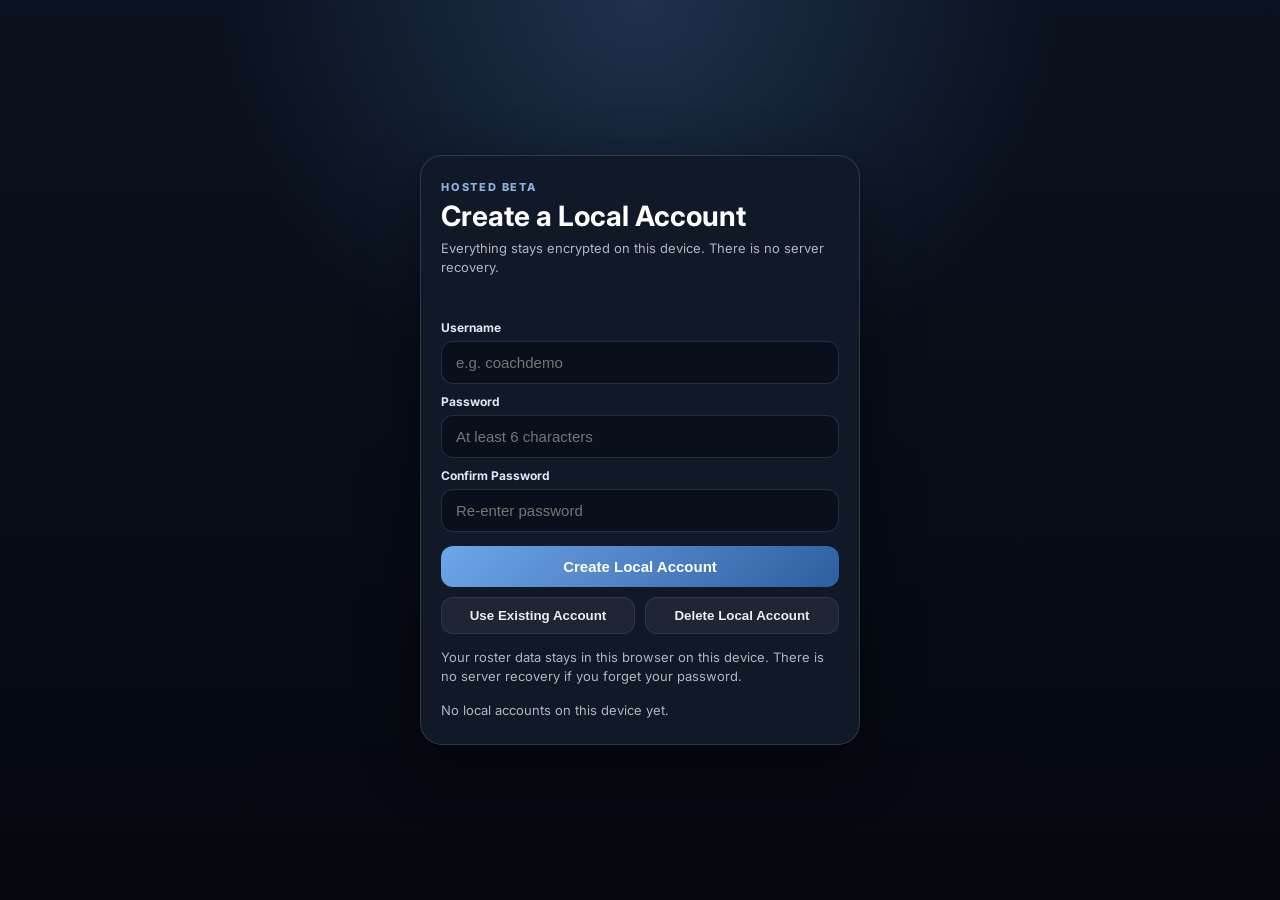
==== SwimRoster.html @ ab768615 "Add files via upload" ====
<!DOCTYPE html>
<html lang="en">
<head>
<meta charset="UTF-8">
<meta name="viewport" content="width=device-width, initial-scale=1.0, maximum-scale=1.0, user-scalable=no">
<title>Roster Manager</title>
<meta name="theme-color" content="#1f3a5f">
<meta name="apple-mobile-web-app-capable" content="yes">
<meta name="apple-mobile-web-app-status-bar-style" content="black-translucent">
<meta name="apple-mobile-web-app-title" content="Roster Beta">
<link rel="manifest" href="manifest.json">
<link rel="apple-touch-icon" href="icon-512.png">
<link rel="stylesheet" href="styles.css">
<link rel="stylesheet" href="meets_styles.css">
<script src="https://cdnjs.cloudflare.com/ajax/libs/Chart.js/4.4.1/chart.umd.js"></script>
</head>
<body class="app-booting auth-locked">
<div id="authOverlay" class="auth-overlay" data-mode="login" data-busy="false">
  <div class="auth-card">
    <div class="auth-kicker">Hosted Beta</div>
    <h1 id="authTitle" class="auth-title">Unlock Your Local Account</h1>
    <p id="authSubtitle" class="auth-subtitle">Enter your device-local username and password to unlock saved data.</p>
    <div id="authError" class="auth-error"></div>
    <label class="auth-label" for="authUsername">Username</label>
    <input id="authUsername" class="auth-input" type="text" autocapitalize="none" autocomplete="username" placeholder="e.g. coachdemo">
    <label class="auth-label" for="authPassword">Password</label>
    <input id="authPassword" class="auth-input" type="password" autocomplete="current-password" placeholder="At least 6 characters">
    <div id="authConfirmRow">
      <label class="auth-label" for="authPasswordConfirm">Confirm Password</label>
      <input id="authPasswordConfirm" class="auth-input" type="password" autocomplete="new-password" placeholder="Re-enter password">
    </div>
    <button id="authSubmitBtn" class="auth-primary" type="button" onclick="WebBetaAuth.submit()">Unlock Local Account</button>
    <div class="auth-actions">
      <button class="auth-secondary" type="button" onclick="WebBetaAuth.switchMode()" id="authSwitchModeBtn">Create New Account</button>
      <button class="auth-secondary" type="button" onclick="WebBetaAuth.deleteSelected()">Delete Local Account</button>
    </div>
    <div class="auth-note">Your roster data stays in this browser on this device. There is no server recovery if you forget your password.</div>
    <div id="authAccountList" class="auth-account-list"></div>
  </div>
</div>
<div id="bridgeStatusBar" class="live-banner" style="display:none;margin:0 14px 11px 14px;"></div>
<div class="topbar">

  <!-- Row 1: identity -->
  <div class="topbar-identity">
    <div class="logo-box" id="lbox" onclick="openModal('mlogo')" title="Edit team branding">
      <span id="ltxt" class="logo-initials">DSC</span>
      <img id="limg" src="" style="display:none;max-height:44px;max-width:120px;object-fit:contain;">
    </div>
    <div class="tn"><span id="tns">Demo Swim Club</span></div>
    <button id="themeToggleBtn" class="theme-toggle" onclick="toggleTheme()">Dark</button>
  </div>

  <!-- Row 2: nav tabs -->
  <nav class="ntabs">
    <button class="ntab active" data-page="roster" onclick="showPage('roster')"><svg xmlns="http://www.w3.org/2000/svg" height="16px" viewBox="0 -960 960 960" width="16px" fill="#e3e3e3"><path d="M0-240v-63q0-43 44-70t116-27q13 0 25 .5t23 2.5q-14 21-21 44t-7 48v65H0Zm240 0v-65q0-32 17.5-58.5T307-410q32-20 76.5-30t96.5-10q53 0 97.5 10t76.5 30q32 20 49 46.5t17 58.5v65H240Zm540 0v-65q0-26-6.5-49T754-397q11-2 22.5-2.5t23.5-.5q72 0 116 26.5t44 70.5v63H780Zm-455-80h311q-10-20-55.5-35T480-370q-55 0-100.5 15T325-320ZM160-440q-33 0-56.5-23.5T80-520q0-34 23.5-57t56.5-23q34 0 57 23t23 57q0 33-23 56.5T160-440Zm640 0q-33 0-56.5-23.5T720-520q0-34 23.5-57t56.5-23q34 0 57 23t23 57q0 33-23 56.5T800-440Zm-320-40q-50 0-85-35t-35-85q0-51 35-85.5t85-34.5q51 0 85.5 34.5T600-600q0 50-34.5 85T480-480Zm0-80q17 0 28.5-11.5T520-600q0-17-11.5-28.5T480-640q-17 0-28.5 11.5T440-600q0 17 11.5 28.5T480-560Zm1 240Zm-1-280Z"/></svg> Roster</button>
    <button class="ntab" data-page="chart" onclick="showPage('chart')"><svg xmlns="http://www.w3.org/2000/svg" height="16px" viewBox="0 -960 960 960" width="16px" fill="#e3e3e3"><path d="M280-280h80v-280h-80v280Zm160 0h80v-400h-80v400Zm160 0h80v-160h-80v160ZM200-120q-33 0-56.5-23.5T120-200v-560q0-33 23.5-56.5T200-840h560q33 0 56.5 23.5T840-760v560q0 33-23.5 56.5T760-120H200Zm0-80h560v-560H200v560Zm0-560v560-560Z"/></svg> Chart</button>
    <button class="ntab" data-page="overview" onclick="showPage('overview')"><svg xmlns="http://www.w3.org/2000/svg" height="16px" viewBox="0 -960 960 960" width="16px" fill="#e3e3e3"><path d="M852-212 732-332l56-56 120 120-56 56ZM708-692l-56-56 120-120 56 56-120 120Zm-456 0L132-812l56-56 120 120-56 56ZM108-212l-56-56 120-120 56 56-120 120Zm246-75 126-76 126 77-33-144 111-96-146-13-58-136-58 135-146 13 111 97-33 143ZM233-120l65-281L80-590l288-25 112-265 112 265 288 25-218 189 65 281-247-149-247 149Zm247-361Z"/></svg> Overview</button>
    <button class="ntab" data-page="meets" onclick="showPage('meets')"><svg xmlns="http://www.w3.org/2000/svg" height="16px" viewBox="0 -960 960 960" width="16px" fill="#e3e3e3"><path d="M360-720h80v-80h-80v80Zm160 0v-80h80v80h-80ZM360-400v-80h80v80h-80Zm320-160v-80h80v80h-80Zm0 160v-80h80v80h-80Zm-160 0v-80h80v80h-80Zm160-320v-80h80v80h-80Zm-240 80v-80h80v80h-80ZM200-160v-640h80v80h80v80h-80v80h80v80h-80v320h-80Zm400-320v-80h80v80h-80Zm-160 0v-80h80v80h-80Zm-80-80v-80h80v80h-80Zm160 0v-80h80v80h-80Zm80-80v-80h80v80h-80Z"/></svg>Meets</button>
    <button class="ntab" data-page="standards" onclick="showPage('standards')"><svg xmlns="http://www.w3.org/2000/svg" height="16px" viewBox="0 -960 960 960" width="16px" fill="#e3e3e3"><path d="M280-120v-80h160v-124q-49-11-87.5-41.5T296-442q-75-9-125.5-65.5T120-640v-40q0-33 23.5-56.5T200-760h80v-80h400v80h80q33 0 56.5 23.5T840-680v40q0 76-50.5 132.5T664-442q-18 46-56.5 76.5T520-324v124h160v80H280Zm0-408v-152h-80v40q0 38 22 68.5t58 43.5Zm285 93q35-35 35-85v-240H360v240q0 50 35 85t85 35q50 0 85-35Zm115-93q36-13 58-43.5t22-68.5v-40h-80v152Zm-200-52Z"/></svg>Standards</button>
    <button class="ntab" data-page="analytics" onclick="showPage('analytics')">Analytics</button>
    <button class="ntab" data-page="settings" onclick="showPage('settings')"><svg xmlns="http://www.w3.org/2000/svg" height="16px" viewBox="0 -960 960 960" width="16px" fill="#e3e3e3"><path d="m370-80-16-128q-13-5-24.5-12T307-235l-119 50L78-375l103-78q-1-7-1-13.5v-27q0-6.5 1-13.5L78-585l110-190 119 50q11-8 23-15t24-12l16-128h220l16 128q13 5 24.5 12t22.5 15l119-50 110 190-103 78q1 7 1 13.5v27q0 6.5-2 13.5l103 78-110 190-118-50q-11 8-23 15t-24 12L590-80H370Zm70-80h79l14-106q31-8 57.5-23.5T639-327l99 41 39-68-86-65q5-14 7-29.5t2-31.5q0-16-2-31.5t-7-29.5l86-65-39-68-99 42q-22-23-48.5-38.5T533-694l-13-106h-79l-14 106q-31 8-57.5 23.5T321-633l-99-41-39 68 86 64q-5 15-7 30t-2 32q0 16 2 31t7 30l-86 65 39 68 99-42q22 23 48.5 38.5T427-266l13 106Zm42-180q58 0 99-41t41-99q0-58-41-99t-99-41q-59 0-99.5 41T342-480q0 58 40.5 99t99.5 41Zm-2-140Z"/></svg> Settings</button>
  </nav>
</div>

<div id="page-roster" class="page active">
  <div class="fbar">
    <div class="gtog">
      <button class="gbtn aa" id="gA" onclick="setGF('all')">ALL</button>
      <button class="gbtn" id="gM" onclick="setGF('male')">MEN</button>
      <button class="gbtn" id="gF" onclick="setGF('female')">WOMEN</button>
    </div>
    <input class="sbox" type="text" id="srch" placeholder="Search athlete…" oninput="renderRoster()">
  </div>
  <div id="rosterList"></div>
</div>

<div id="page-profile" class="page">
  <div class="bbtn" onclick="showPage('roster')">← Back to Roster</div>
  <div id="profileContent"></div>
</div>

<div id="page-chart" class="page">
  <div class="fbar">
    <button class="tbtn active" id="cgBtn" onclick="toggleCG()">WOMEN</button>
    <span style="font-size:11px;color:var(--muted);margin-left:auto;">← Scroll →</span>
  </div>
  <div class="rcwrap"><table class="rct" id="rctTbl"></table></div>
</div>

<div id="page-overview" class="page">
  <div class="sgrid" id="ovStats"></div>
  <div class="card">
    <div class="sechdr">
      <div class="ctitle" style="margin-bottom:0"><svg xmlns="http://www.w3.org/2000/svg" height="16px" viewBox="0 -960 960 960" width="16px" fill="#e3e3e3"><path d="M607.5-212.5Q660-265 660-340t-52.5-127.5Q555-520 480-520t-127.5 52.5Q300-415 300-340t52.5 127.5Q405-160 480-160t127.5-52.5ZM363-572q20-11 42.5-17.5T451-598L350-800H250l113 228Zm234 0 114-228H610l-85 170 19 38q14 4 27 8.5t26 11.5ZM256-208q-17-29-26.5-62.5T220-340q0-36 9.5-69.5T256-472q-42 14-69 49.5T160-340q0 47 27 82.5t69 49.5Zm448 0q42-14 69-49.5t27-82.5q0-47-27-82.5T704-472q17 29 26.5 62.5T740-340q0 36-9.5 69.5T704-208ZM403.5-91.5Q367-103 336-123q-9 2-18 2.5t-19 .5q-91 0-155-64T80-339q0-87 58-149t143-69L120-880h280l80 160 80-160h280L680-559q85 8 142.5 70T880-340q0 92-64 156t-156 64q-9 0-18.5-.5T623-123q-31 20-67 31.5T480-80q-40 0-76.5-11.5ZM480-340ZM363-572 250-800l113 228Zm234 0 114-228-114 228ZM406-230l28-91-74-53h91l29-96 29 96h91l-74 53 28 91-74-56-74 56Z"/></svg>Leaderboard</div>
      <div style="display:flex;gap:5px;align-items:center;">
        <button class="btn bsm bs" id="lbgBtn" onclick="toggleLbG()">All</button>
        <select class="fi" id="lbStdSel" onchange="renderLB()" style="padding:4px 8px;font-size:11px;width:auto;"></select>
      </div>
    </div>
    <div id="leaderboard" style="margin-top:11px;"></div>
  </div>
  <div class="card">
    <div class="ctitle">Cuts by Event</div>
    <div class="stabs" id="evStrokeTabs"></div>
    <div id="evChart"></div>
  </div>
  <div class="card"><div class="ctitle">Cuts by Stroke</div><div id="strokeChart"></div></div>
  <div class="card"><div class="ctitle">Cuts by Standard</div><div id="stdBarChart"></div></div>
  <div class="card">
    <div class="sechdr">
      <div class="ctitle" style="margin-bottom:0">On the Bubble</div>
      <div class="gtog">
        <button class="gbtn aa" id="bbgAll" onclick="setBubbleG('all')">All</button>
        <button class="gbtn" id="bbgM" onclick="setBubbleG('male')">Men</button>
        <button class="gbtn" id="bbgF" onclick="setBubbleG('female')">Women</button>
      </div>
    </div>
    <div style="font-size:10px;color:var(--muted);margin-bottom:11px;" id="bubbleThresholdNote"></div>
    <div id="bubbleList"></div>
  </div>
</div>

<!-- ── NEW: Meets page ── -->
<div id="page-meets" class="page">
  <div class="fbar">
    <span style="font-weight:700;font-size:15px;"><svg xmlns="http://www.w3.org/2000/svg" height="16px" viewBox="0 -960 960 960" width="16px" fill="#e3e3e3"><path d="M360-720h80v-80h-80v80Zm160 0v-80h80v80h-80ZM360-400v-80h80v80h-80Zm320-160v-80h80v80h-80Zm0 160v-80h80v80h-80Zm-160 0v-80h80v80h-80Zm160-320v-80h80v80h-80Zm-240 80v-80h80v80h-80ZM200-160v-640h80v80h80v80h-80v80h80v80h-80v320h-80Zm400-320v-80h80v80h-80Zm-160 0v-80h80v80h-80Zm-80-80v-80h80v80h-80Zm160 0v-80h80v80h-80Zm80-80v-80h80v80h-80Z"/></svg>Meets</span>
    <button class="btn bsm bp" style="margin-left:auto" onclick="openAddMeet()">+ Add Meet</button>
  </div>
  <div id="meetsPageContent"></div>
</div>

<!-- ── NEW: Meet Detail page ── -->
<div id="page-meetDetail" class="page">
  <div class="bbtn" onclick="showPage('meets')">← Back to Meets</div>
  <div id="meetDetailContent"></div>
</div>

<div id="page-analytics" class="page">
  <div class="fbar">
    <span style="font-weight:700;font-size:15px;">Analytics</span>
  </div>
  <div id="analyticsPageContent"></div>
</div>

<div id="page-standards" class="page">
  <div class="fbar">
    <button class="tbtn active" id="svgBtn" onclick="toggleSVG()">Women</button>
    <button class="btn bsm bs" style="margin-left:auto" onclick="openModal('mstds')"><svg xmlns="http://www.w3.org/2000/svg" height="16px" viewBox="0 -960 960 960" width="16px" fill="#e3e3e3"><path d="m370-80-16-128q-13-5-24.5-12T307-235l-119 50L78-375l103-78q-1-7-1-13.5v-27q0-6.5 1-13.5L78-585l110-190 119 50q11-8 23-15t24-12l16-128h220l16 128q13 5 24.5 12t22.5 15l119-50 110 190-103 78q1 7 1 13.5v27q0 6.5-2 13.5l103 78-110 190-118-50q-11 8-23 15t-24 12L590-80H370Zm70-80h79l14-106q31-8 57.5-23.5T639-327l99 41 39-68-86-65q5-14 7-29.5t2-31.5q0-16-2-31.5t-7-29.5l86-65-39-68-99 42q-22-23-48.5-38.5T533-694l-13-106h-79l-14 106q-31 8-57.5 23.5T321-633l-99-41-39 68 86 64q-5 15-7 30t-2 32q0 16 2 31t7 30l-86 65 39 68 99-42q22 23 48.5 38.5T427-266l13 106Zm42-180q58 0 99-41t41-99q0-58-41-99t-99-41q-59 0-99.5 41T342-480q0 58 40.5 99t99.5 41Zm-2-140Z"/></svg>Manage</button>
  </div>
  <div class="twrap"><table class="stdtbl" id="stdsTbl"></table></div>
</div>

<div id="page-settings" class="page">
  <div class="card">
    <div class="sechdr">
      <div class="ctitle" style="margin-bottom:0">Local Account</div>
      <button class="btn bsm bs" onclick="WebBetaAuth.showLogin()">Switch</button>
    </div>
    <div style="display:flex;align-items:center;justify-content:space-between;gap:10px;flex-wrap:wrap;">
      <div>
        <div id="accountName" style="font-size:16px;font-weight:800;">Not signed in</div>
        <div id="accountNote" style="font-size:11px;color:var(--muted);margin-top:4px;">Unlock a local account to load saved data.</div>
      </div>
      <button class="btn bd" onclick="WebBetaAuth.logout()">Log Out</button>
    </div>
  </div>
  <div class="card">
    <div class="ctitle">Team Info</div>
    <div class="fg"><label class="fl">Team Name</label><input type="text" class="fi" id="stn" placeholder="Team Name" oninput="updateTeamName(this.value)"></div>
    <div class="fg"><label class="fl">Team Logo</label>
      <div class="loup">
        <input type="file" accept="image/*" onchange="handleLogo(event)" style="position:absolute;inset:0;width:100%;height:100%;opacity:0;cursor:pointer;z-index:10;">
        <div style="font-size:28px;margin-bottom:6px;"><svg xmlns="http://www.w3.org/2000/svg" height="16px" viewBox="0 -960 960 960" width="16px" fill="#e3e3e3"><path d="M480-480ZM200-120q-33 0-56.5-23.5T120-200v-560q0-33 23.5-56.5T200-840h320v80H200v560h560v-320h80v320q0 33-23.5 56.5T760-120H200Zm40-160h480L570-480 450-320l-90-120-120 160Zm440-320v-80h-80v-80h80v-80h80v80h80v80h-80v80h-80Z"/></svg></div>
        <div style="font-size:12px;color:var(--muted);">Upload Team Logo</div>
      </div>
    </div>
    <div class="fg" style="margin-bottom:0;">
      <label class="fl">App Theme</label>
      <div style="display:flex;gap:8px;align-items:center;margin-top:4px;">
        <button class="btn bs" id="themeSettingBtn" onclick="toggleTheme()" style="flex:1;">Switch to Light Mode</button>
        <span style="font-size:10px;color:var(--muted);" id="themeSettingNote">Currently: Dark</span>
      </div>
    </div>
  </div>
  <div class="card">
    <div class="sechdr"><div class="ctitle" style="margin-bottom:0">Time Standards</div><button class="btn bsm bp" onclick="openModal('mstds')">Manage</button></div>
    <div id="settStds" style="margin-top:9px;"></div>
  </div>
  <div class="card">
    <div class="ctitle">Data</div>
    <div style="display:flex;gap:7px;flex-wrap:wrap;">
      <button class="btn bs" onclick="exportData()"><svg xmlns="http://www.w3.org/2000/svg" height="16px" viewBox="0 -960 960 960" width="16px" fill="#e3e3e3"><path d="m720-120 160-160-56-56-64 64v-167h-80v167l-64-64-56 56 160 160ZM560 0v-80h320V0H560ZM240-160q-33 0-56.5-23.5T160-240v-560q0-33 23.5-56.5T240-880h280l240 240v121h-80v-81H480v-200H240v560h240v80H240Zm0-80v-560 560Z"/></svg>Export JSON</button>
      <label class="btn bs" style="cursor:pointer;"><svg xmlns="http://www.w3.org/2000/svg" height="16px" viewBox="0 -960 960 960" width="16px" fill="#e3e3e3"><path d="M240-80q-33 0-56.5-23.5T160-160v-640q0-33 23.5-56.5T240-880h320l240 240v240h-80v-200H520v-200H240v640h360v80H240Zm638 15L760-183v89h-80v-226h226v80h-90l118 118-56 57Zm-638-95v-640 640Z"/></svg>Import JSON<input type="file" accept=".json" onchange="importData(event)" style="display:none;"></label>
      <button class="btn bd" onclick="resetData()"><svg xmlns="http://www.w3.org/2000/svg" height="16px" viewBox="0 -960 960 960" width="16px" fill="#e3e3e3"><path d="M280-120q-33 0-56.5-23.5T200-200v-520h-40v-80h200v-40h240v40h200v80h-40v520q0 33-23.5 56.5T680-120H280Zm400-600H280v520h400v-520ZM360-280h80v-360h-80v360Zm160 0h80v-360h-80v360ZM280-720v520-520Z"/></svg>Reset All</button>
    </div>
  </div>
  <div class="card">
    <div class="ctitle">Quick Stats</div>
    <div id="settingsQuickStats" style="display:flex;gap:10px;flex-wrap:wrap;"></div>
  </div>
  <div class="card">
    <div class="ctitle">Printable Charts</div>
    <div style="display:flex;gap:7px;flex-wrap:wrap;margin-bottom:9px;">
      <button class="btn bp bfl" onclick="openRosterCardModal()">Print Full Roster Card</button>
      <button class="btn bs bfl" onclick="printStandardsCard()">Print Standards Card</button>
    </div>
    <div style="display:flex;gap:7px;flex-wrap:wrap;">
      <button class="btn bs" onclick="printRoster('female')"><svg xmlns="http://www.w3.org/2000/svg" height="16px" viewBox="0 -960 960 960" width="16px" fill="#e3e3e3"><path d="M760-200H320q-33 0-56.5-23.5T240-280v-560q0-33 23.5-56.5T320-920h280l240 240v400q0 33-23.5 56.5T760-200ZM560-640v-200H320v560h440v-360H560ZM160-40q-33 0-56.5-23.5T80-120v-560h80v560h440v80H160Zm160-800v200-200 560-560Z"/></svg>Save Women's Roster PDF</button>
      <button class="btn bs" onclick="printRoster('male')"><svg xmlns="http://www.w3.org/2000/svg" height="16px" viewBox="0 -960 960 960" width="16px" fill="#e3e3e3"><path d="M760-200H320q-33 0-56.5-23.5T240-280v-560q0-33 23.5-56.5T320-920h280l240 240v400q0 33-23.5 56.5T760-200ZM560-640v-200H320v560h440v-360H560ZM160-40q-33 0-56.5-23.5T80-120v-560h80v560h440v80H160Zm160-800v200-200 560-560Z"/></svg>Save Men's Roster PDF</button>
      <button class="btn bs" onclick="printStds()"><svg xmlns="http://www.w3.org/2000/svg" height="16px" viewBox="0 -960 960 960" width="16px" fill="#e3e3e3"><path d="M760-200H320q-33 0-56.5-23.5T240-280v-560q0-33 23.5-56.5T320-920h280l240 240v400q0 33-23.5 56.5T760-200ZM560-640v-200H320v560h440v-360H560ZM160-40q-33 0-56.5-23.5T80-120v-560h80v560h440v80H160Zm160-800v200-200 560-560Z"/></svg>Save Standards PDF</button>
    </div>
  </div>
</div>

<button class="fab" id="fabBtn" onclick="openAddAth()">+</button>

<!-- Add / Edit Athlete -->
<div class="mov" id="math"><div class="modal">
  <div class="mtitle"><span id="athMT">Add Athlete</span><button class="mx" onclick="closeModal('math')"><svg xmlns="http://www.w3.org/2000/svg" height="16px" viewBox="0 -960 960 960" width="16px" fill="#e3e3e3"><path d="m256-200-56-56 224-224-224-224 56-56 224 224 224-224 56 56-224 224 224 224-56 56-224-224-224 224Z"/></svg></button></div>
  <div class="fg"><label class="fl">Full Name</label><input type="text" class="fi" id="inAN" placeholder="First Last"></div>
  <div class="fr">
    <div class="fg"><label class="fl">Gender</label><select class="fi" id="inAG"><option value="female">Female</option><option value="male">Male</option></select></div>
    <div class="fg"><label class="fl">Age / Grade</label><input type="text" class="fi" id="inAA" placeholder="e.g. 16 / Jr"></div>
  </div>
  <div class="brow2"><button class="btn bp bfl" onclick="saveAthlete()">Save Athlete</button></div>
</div></div>

<!-- Edit Times -->
<div class="mov" id="mtimes"><div class="modal">
  <div class="mtitle"><span id="timesMT">Edit Times</span><button class="mx" onclick="closeModal('mtimes')"><svg xmlns="http://www.w3.org/2000/svg" height="16px" viewBox="0 -960 960 960" width="16px" fill="#e3e3e3"><path d="m256-200-56-56 224-224-224-224 56-56 224 224 224-224 56 56-224 224 224 224-56 56-224-224-224 224Z"/></svg></button></div>
  <div class="stabs" id="teSTabs"></div>
  <div class="tegrid" id="teGrid"></div>
  <div class="brow2"><button class="btn bp bfl" onclick="saveTimes()">Save Times</button></div>
</div></div>

<!-- Manage Standards -->
<div class="mov" id="mstds"><div class="modal">
  <div class="mtitle">Manage Standards<button class="mx" onclick="closeModal('mstds')"><svg xmlns="http://www.w3.org/2000/svg" height="16px" viewBox="0 -960 960 960" width="16px" fill="#e3e3e3"><path d="m256-200-56-56 224-224-224-224 56-56 224 224 224-224 56 56-224 224 224 224-56 56-224-224-224 224Z"/></svg></button></div>
  <div id="stdList"></div>
  <div id="addStdBtn"></div>
  <div id="addStdForm" style="display:none;"></div>
  <div id="editStdForm" style="display:none;"></div>
</div></div>

<!-- Team Branding -->
<div class="mov" id="mlogo"><div class="modal">
  <div class="mtitle">Team Branding<button class="mx" onclick="closeModal('mlogo')"><svg xmlns="http://www.w3.org/2000/svg" height="16px" viewBox="0 -960 960 960" width="16px" fill="#e3e3e3"><path d="m256-200-56-56 224-224-224-224 56-56 224 224 224-224 56 56-224 224 224 224-56 56-224-224-224 224Z"/></svg></button></div>
  <div class="fg"><label class="fl">Team Name</label><input type="text" class="fi" id="logoTN" placeholder="Team Name" oninput="updateTeamName(this.value)"></div>
  <div class="fg"><label class="fl">Logo</label>
    <div class="loup">
      <input type="file" accept="image/*" onchange="handleLogo(event)" style="position:absolute;inset:0;width:100%;height:100%;opacity:0;cursor:pointer;z-index:10;">
      <div style="font-size:28px;margin-bottom:6px;"><svg xmlns="http://www.w3.org/2000/svg" height="24px" viewBox="0 -960 960 960" width="24px" fill="#e3e3e3"><path d="M480-480ZM200-120q-33 0-56.5-23.5T120-200v-560q0-33 23.5-56.5T200-840h320v80H200v560h560v-320h80v320q0 33-23.5 56.5T760-120H200Zm40-160h480L570-480 450-320l-90-120-120 160Zm440-320v-80h-80v-80h80v-80h80v80h80v80h-80v80h-80Z"/></svg></div>
      <div style="font-size:12px;color:var(--muted);">Tap to upload</div>
    </div>
  </div>
  <div style="display:flex;justify-content:center;margin-top:10px;">
    <div class="logo-circle" id="lprev" style="width:60px;height:60px;font-size:22px;">
      <span id="lptxt">DSC</span><img id="lpimg" src="" style="display:none;position:absolute;inset:0;width:100%;height:100%;object-fit:cover;border-radius:50%;">
    </div>
  </div>
</div></div>

<!-- ── NEW: Add/Edit Meet modal ── -->
<div class="mov" id="mMeet"><div class="modal">
  <div class="mtitle"><span id="meetModalTitle">Add Meet</span><button class="mx" onclick="closeModal('mMeet')"><svg xmlns="http://www.w3.org/2000/svg" height="16px" viewBox="0 -960 960 960" width="16px" fill="#e3e3e3"><path d="m256-200-56-56 224-224-224-224 56-56 224 224 224-224 56 56-224 224 224 224-56 56-224-224-224 224Z"/></svg></button></div>
  <div class="fg"><label class="fl">Meet Name</label><input type="text" class="fi" id="mMeetName" placeholder="e.g. PNS Champs 2025"></div>
  <div class="fr">
    <div class="fg"><label class="fl">Date</label><input type="date" class="fi" id="mMeetDate"></div>
    <div class="fg"><label class="fl">Course</label>
      <select class="fi" id="mMeetCourse">
        <option value="SCY">SCY (25 yards)</option>
        <option value="LCM">LCM (50 meters)</option>
        <option value="SCM">SCM (25 meters)</option>
      </select>
    </div>
  </div>
  <div class="fg"><label class="fl">Location (optional)</label><input type="text" class="fi" id="mMeetLocation" placeholder="e.g. Northside Aquatic Center"></div>
  <div class="fg">
    <label class="fl">HY-TEK Live Results URL (optional)</label>
    <input type="text" class="fi" id="mMeetUrl" placeholder="http://results.hy-tekltd.com/...">
    <div style="font-size:10px;color:var(--muted);margin-top:4px;">Paste the live results URL to enable automatic result polling during the meet.</div>
  </div>
  <div class="brow2"><button class="btn bp bfl" onclick="saveMeet()">Save Meet</button></div>
</div></div>

<!-- ── NEW: Add Result modal ── -->
<div class="mov" id="mResult"><div class="modal">
  <div class="mtitle">Add Result<button class="mx" onclick="closeModal('mResult')"><svg xmlns="http://www.w3.org/2000/svg" height="16px" viewBox="0 -960 960 960" width="16px" fill="#e3e3e3"><path d="m256-200-56-56 224-224-224-224 56-56 224 224 224-224 56 56-224 224 224 224-56 56-224-224-224 224Z"/></svg></button></div>
  <div class="fg"><label class="fl">Athlete</label><select class="fi" id="mResultAthlete"></select></div>
  <div class="fg"><label class="fl">Event</label><select class="fi" id="mResultEvent"></select></div>
  <div class="fr">
    <div class="fg"><label class="fl">Time</label><input type="text" class="fi" id="mResultTime" placeholder="e.g. 53.42 or 1:52.34"></div>
    <div class="fg"><label class="fl">Place (optional)</label><input type="number" class="fi" id="mResultPlace" placeholder="e.g. 3"></div>
  </div>
  <div class="brow2"><button class="btn bp bfl" onclick="saveResult()">Save Result</button></div>
</div></div>


<!-- ── Print Roster Card modal ── -->
<div class="mov" id="mRosterCard"><div class="modal">
  <div class="mtitle"><span>Print Roster Card</span><button class="mx" onclick="closeModal('mRosterCard')"><svg xmlns="http://www.w3.org/2000/svg" height="16px" viewBox="0 -960 960 960" width="16px" fill="#e3e3e3"><path d="m256-200-56-56 224-224-224-224 56-56 224 224 224-224 56 56-224 224 224 224-56 56-224-224-224 224Z"/></svg></button></div>
  <div class="fr" style="margin-bottom:13px;">
    <div class="fg">
      <label class="fl">Sort Athletes By</label>
      <select class="fi" id="rcSortSel">
        <option value="name">First Name A–Z</option>
        <option value="last">Last Name A–Z</option>
        <option value="added">Order Added</option>
      </select>
    </div>
    <div class="fg">
      <label class="fl">Include Courses</label>
      <div style="display:flex;gap:12px;margin-top:7px;">
        <label style="display:flex;align-items:center;gap:5px;font-size:13px;"><input type="checkbox" id="rcIncSCY" checked> SCY</label>
        <label style="display:flex;align-items:center;gap:5px;font-size:13px;"><input type="checkbox" id="rcIncLCM" checked> LCM</label>
      </div>
    </div>
  </div>
  <div class="ctitle">Standard Colors</div>
  <div id="rcColorList" style="margin-bottom:9px;"></div>
  <button class="btn bs bsm" onclick="rcResetColors()" style="margin-bottom:13px;">Reset to App Colors</button>
  <div class="brow2"><button class="btn bp bfl" onclick="doRosterCardPrint()">Generate &amp; Print</button></div>
</div></div>


<!-- HY-TEK Results Importer modal -->
<div class="mov" id="mHytek"><div class="modal">
  <div class="mtitle"><span>Import HY-TEK Results</span>
    <button class="mx" onclick="closeModal('mHytek')"><svg xmlns="http://www.w3.org/2000/svg" height="16px" viewBox="0 -960 960 960" width="16px" fill="currentColor"><path d="m256-200-56-56 224-224-224-224 56-56 224 224 224-224 56 56-224 224 224 224-56 56-224-224-224 224Z"/></svg></button>
  </div>

  <div class="fr" style="margin-bottom:11px;">
    <div class="fg">
      <label class="fl">Club Code</label>
      <input type="text" class="fi" id="hytekClubInput" placeholder="e.g. DSC"
             style="text-transform:uppercase;letter-spacing:1px;" maxlength="6">
      <div style="font-size:10px;color:var(--muted);margin-top:3px;">
        Your team code in HY-TEK. Leave blank to match by name only.
      </div>
    </div>
    <div class="fg">
      <label class="fl">Results File</label>
      <label class="btn bs bfl" style="cursor:pointer;justify-content:center;">
        Choose .zip or .hy3
        <input type="file" id="hytekFileInput" accept=".zip,.hy3,.HY3"
               onchange="hytekFileSelected(this)" style="display:none;">
      </label>
    </div>
  </div>

  <div id="hytekStatus" style="font-size:11px;color:var(--muted);margin-bottom:10px;
       padding:8px 10px;background:var(--sur2);border-radius:7px;line-height:1.5;">
    Upload the .zip file from HY-TEK Meet Manager.
  </div>

  <div id="hytekPreview" style="max-height:340px;overflow-y:auto;"></div>

  <div class="brow2" style="margin-top:11px;">
    <button class="btn bp bfl" id="hytekImportBtn"
            onclick="commitHytekImport()" style="display:none;">Import Results</button>
  </div>
</div></div>

<!-- Color Picker Overlay -->
<div class="cs-overlay" id="csOverlay" onclick="if(event.target===this)closeColorPicker()">
  <div class="cs-box">
    <div class="cs-title">Pick a Color<button class="mx" onclick="closeColorPicker()"><svg xmlns="http://www.w3.org/2000/svg" height="16px" viewBox="0 -960 960 960" width="16px" fill="#e3e3e3"><path d="m256-200-56-56 224-224-224-224 56-56 224 224 224-224 56 56-224 224 224 224-56 56-224-224-224 224Z"/></svg></button></div>
    <div class="cs-preview" id="csPreview"></div>
    <canvas class="cs-canvas" id="csCanvas"></canvas>
    <input type="range" class="cs-hue" id="csHue" min="0" max="360" value="210" oninput="csUpdateSpectrum()">
    <div class="cs-hex-row">
      <span class="cs-hash">#</span>
      <input type="text" class="cs-hex" id="csHexIn" maxlength="6" placeholder="2563eb" oninput="csHexTyped()">
      <button class="btn bp bsm" onclick="csConfirm()">Apply</button>
    </div>
  </div>
</div>

<script src="bridge.js"></script>
<script src="auth.js"></script>
<script src="app.js"></script>
<script src="meets.js"></script>
<script src="roster_card.js"></script>
<script src="standards_card.js"></script>
<script src="profile_roadmap.js"></script>
<script src="analytics.js"></script>
<script src="meetmobile_bridge.js"></script>
<script src="bubble_threshold_fix.js"></script>
<script src="hytek_importer.js"></script>

<script>
// ── Bubble widget state ──────────────────────────────────────
let bubbleGender = 'all';
function setBubbleG(g) {
  bubbleGender = g;
  document.getElementById('bbgAll').className = 'gbtn' + (g === 'all'    ? ' aa' : '');
  document.getElementById('bbgM').className   = 'gbtn' + (g === 'male'   ? ' am' : '');
  document.getElementById('bbgF').className   = 'gbtn' + (g === 'female' ? ' af' : '');
  if (typeof renderBubbleThresholdNote === 'function') renderBubbleThresholdNote();
  if (typeof renderBubbleWidget === 'function') renderBubbleWidget(g);
}
</script>

<!-- ── PATCH: wire meets into showPage + save + loadState ── -->
<script>
// Patch showPage to handle meets pages and hide FAB
const _origShowPageMeets = showPage;
showPage = function(p) {
  initMeets();
  _origShowPageMeets(p);
  if (p === 'meets') {
    renderMeetsPage();
    document.getElementById('fabBtn').style.display = 'none';
  }
  if (p === 'meetDetail') {
    document.getElementById('fabBtn').style.display = 'none';
  }
  if (p !== 'meets' && p !== 'meetDetail') {
    document.getElementById('fabBtn').style.display = '';
  }
};

initMeets();
if (typeof WebBetaAuth !== 'undefined' && typeof WebBetaAuth.renderAccountPanel === 'function') {
  WebBetaAuth.renderAccountPanel();
}
</script>
</body>
</html>
---- styles.css ----
/* ============================================================
   Swim Team Manager — External Stylesheet
   Font: Inter (replacing Barlow/Barlow Condensed)
   ============================================================ */

@import url('https://fonts.googleapis.com/css2?family=Inter:wght@300;400;500;600;700;800;900&display=swap');
@import url('https://fonts.googleapis.com/css2?family=Material+Symbols+Outlined:opsz,wght,FILL,GRAD@20,300,0,0');

/* ── Design Tokens ─────────────────────────────────────────── */
/* ── Dark mode (default) ────────────────────────────────────── */
:root {
  --bg:   #292827;
  --sur:  #191817;
  --sur2: #090807;
  --sur3: #000000;
  --bdr:  #433f3c;
  --txt:  #ffffff;
  --muted:#8c8480;
  --acc:  #934337;
  --acc2: #b05040;
  --gold: #d4a84b;
  --r:    12px;
  --font: 'Inter', sans-serif;
  color-scheme: dark;
}

/* ── Light mode ─────────────────────────────────────────────── */
body.light-mode {
  --bg:   #fffffa;
  --sur:  #fafafa;
  --sur2: #e9e8e7;
  --sur3: #e8e4df;
  --bdr:  #c9c8c7;
  --txt:  #000000;
  --muted:#7a7470;
  --acc:  #2489dc;
  --acc2: #00b4ed;
  --gold: #b8860b;
  --r:    12px;
  --font: 'Inter', sans-serif;
  color-scheme: light;
}

/* ── Theme toggle button ─────────────────────────────────────── */
.theme-toggle {
  background: var(--sur2);
  border: 1px solid var(--bdr);
  border-radius: 20px;
  padding: 4px 10px;
  font-size: 11px;
  font-weight: 700;
  color: var(--muted);
  cursor: pointer;
  font-family: var(--font);
  transition: all .2s;
  display: flex;
  align-items: center;
  gap: 5px;
  white-space: nowrap;
}
.theme-toggle:hover { border-color: var(--acc); color: var(--txt); }

/* ── Reset ──────────────────────────────────────────────────── */
*, *::before, *::after { margin:0; padding:0; box-sizing:border-box; }

/* ── Base ───────────────────────────────────────────────────── */
body {
  font-family: var(--font);
  background: var(--bg);
  color: var(--txt);
  min-height: 100vh;
  overflow-x: hidden;
  -webkit-tap-highlight-color: transparent;
}

/* ── Top Bar ────────────────────────────────────────────────── */
.topbar {
  background: #292827;
  border-bottom: 1px solid var(--bdr);
  padding: 9px 14px 5px;
  display: flex;
  flex-direction: column;
  gap: 0;
  height: auto;
  position: sticky;
  top: 0;
  z-index: 100;
  box-shadow: 0 2px 20px rgba(0,0,0,.55);
}
.logo-box {
  /* Auto-sizing transparent logo box — shows full logo with padding */
  display: flex;
  align-items: center;
  justify-content: center;
  min-width: 36px;
  max-width: 130px;
  min-height: 36px;
  max-height: 48px;
  background: transparent;
  flex-shrink: 0;
  cursor: pointer;
  transition: opacity .2s;
  padding: 2px;
  border-radius: 6px;
}
.logo-box:hover { opacity: .8; }
.logo-box img {
  max-height: 44px;
  max-width: 120px;
  width: auto;
  height: auto;
  object-fit: contain;
  display: block;
}
.logo-initials {
  /* Fallback when no logo uploaded */
  font-family: var(--font);
  font-weight: 900;
  font-size: 13px;
  color: var(--acc);
  letter-spacing: 1px;
  white-space: nowrap;
}
.topbar-identity {
  display: flex;
  align-items: center;
  gap: 10px;
  padding-bottom: 7px;
  width: 100%;
  min-height: 52px;
}
.tn {
  font-family: var(--font); font-weight: 700;
  font-size: 15px; letter-spacing: .4px;
  line-height: 1;
  flex: 1;
  min-width: 0;
  overflow: hidden;
  text-overflow: ellipsis;
  white-space: nowrap;
}
.tn span { color: var(--acc); }

/* ── Nav Tabs ───────────────────────────────────────────────── */
.ntabs {
  display: flex;
  gap: 1px;
  width: 100%;
  overflow-x: visible;
  scrollbar-width: none;
  padding-bottom: 1px;
}
.ntabs::-webkit-scrollbar { display: none; }

.ntab {
  flex: 1;
  padding: 6px 4px 7px;
  border-radius: 6px 6px 0 0;
  border: none;
  border-bottom: 2px solid transparent;
  background: transparent;
  color: var(--muted);
  font-family: var(--font);
  font-weight: 600;
  font-size: 10.5px;
  cursor: pointer;
  white-space: nowrap;
  transition: all .2s;
  text-align: center;
  letter-spacing: .1px;
  display: flex;
  flex-direction: column;
  align-items: center;
  gap: 0;
}

.ntab:hover  { color: var(--txt); background: rgba(255,255,255,.04); }
.ntab.active {
  color: var(--acc);
  border-bottom-color: var(--acc);
  background: transparent;
}
.ntab svg { display: none; }


   
/* ── Pages ──────────────────────────────────────────────────── */
.page { display:none; padding:14px; animation:fi .3s; }
.page.active { display:block; }
@keyframes fi { from{opacity:0;transform:translateY(5px)} to{opacity:1;transform:none} }

/* ── Card ───────────────────────────────────────────────────── */
.card { background:var(--sur); border:1px solid var(--bdr); border-radius:var(--r); padding:14px; margin-bottom:11px; }
.ctitle {
  font-family: var(--font); font-weight: 700; font-size: 11px;
  letter-spacing: 1px; text-transform: uppercase; color: var(--muted); margin-bottom: 11px;
}

/* ── Filter Bar ─────────────────────────────────────────────── */
.fbar { display:flex; gap:7px; margin-bottom:11px; flex-wrap:wrap; align-items:center; }
.gtog { display:flex; background:var(--sur2); border-radius:7px; padding:3px; border:1px solid var(--bdr); }
.gbtn {
  flex:1; padding:5px 11px; border-radius:5px; border:none;
  background:transparent; color:var(--muted);
  font-family:var(--font); font-weight:600; font-size:12px;
  cursor:pointer; transition:all .2s; white-space:nowrap;
}
.gbtn.am { background:rgba(100,130,200,.25); color:#93b5e8; }
.gbtn.af { background:rgba(180,80,120,.25);  color:#e8a8c0; }
.gbtn.aa { background:var(--acc); color:#fff; }
.sbox {
  flex:1; min-width:160px; padding:7px 13px; border-radius:20px;
  border:1px solid var(--bdr); background:var(--sur2); color:var(--txt);
  font-family:var(--font); font-size:12px; outline:none;
}
.sbox:focus { border-color:var(--acc); }
.sbox::placeholder { color:var(--muted); }

/* ── Athlete Card ───────────────────────────────────────────── */
.ac {
  background:var(--sur); border:1px solid var(--bdr); border-radius:var(--r);
  padding:13px; margin-bottom:7px; cursor:pointer; transition:all .2s;
  position:relative; overflow:hidden;
}
.ac::before { content:''; position:absolute; left:0; top:0; bottom:0; width:3px; }
.ac.male::before   { background:#1c1c1c; }
.ac.female::before { background:#1c1c1c; }
.ac:hover { border-color:var(--acc); transform:translateX(2px); }
.ahdr { display:flex; align-items:center; gap:9px; margin-bottom:9px; }
.av {
  width:36px; height:36px; border-radius:50%;
  display:flex; align-items:center; justify-content:center;
  font-family:var(--font); font-weight:700; font-size:13px; flex-shrink:0;
}
.av.male   { background:#39383733; color:#934337; border:1px solid rgba(255, 255, 255, 0.4); }
.av.female { background:#39383733; color:#934337; border:1px solid rgba(255, 255, 255, 0.4); }
.aname { font-family:var(--font); font-weight:700; font-size:15px; line-height:1; margin-bottom:2px; }
.ameta { font-size:11px; color:var(--font); }
.brow  { display:flex; gap:5px; flex-wrap:wrap; }

/* ── Standard Badge (split pill) ───────────────────────────── */
.sb {
  display:flex; align-items:stretch; border-radius:7px;
  overflow:hidden; border:1px solid transparent; font-family:var(--font);
}
.sbc {
  font-size:14px; font-weight:800; padding:4px 7px 4px 8px;
  line-height:1.1; min-width:26px; text-align:center;
  display:flex; align-items:center; justify-content:center;
}
.sbn {
  font-size:10px; font-weight:700; letter-spacing:.3px;
  padding:4px 8px 4px 5px; line-height:1.1;
  text-transform:uppercase; opacity:.9; display:flex; align-items:center;
}

/* ── Back Button ────────────────────────────────────────────── */
.bbtn { display:flex; align-items:center; gap:6px; color:var(--acc); font-size:14px; cursor:pointer; margin-bottom:14px; }

/* ── Profile ────────────────────────────────────────────────── */
.phdr {
  background:linear-gradient(135deg,var(--sur2),var(--sur3));
  border:1px solid var(--bdr); border-radius:var(--r);
  padding:18px; margin-bottom:11px; display:flex; gap:14px; align-items:flex-start;
}
.pav {
  width:60px; height:60px; border-radius:50%;
  display:flex; align-items:center; justify-content:center;
  font-family:var(--font); font-weight:900; font-size:22px; flex-shrink:0;
}
.pav.male   { background:rgba(74,128,196,.25); color:#ad7066; border:2px solid #d9d8d780; }
.pav.female { background:rgba(196,90,144,.25); color:#ad7066; border:2px solid #d9d8d780; }
.pname { font-family:var(--font); font-weight:800; font-size:22px; line-height:1; margin-bottom:3px; }

/* ── Time Grid ──────────────────────────────────────────────── */
.tgrid { display:grid; grid-template-columns:repeat(auto-fill,minmax(145px,1fr)); gap:7px; }
.tcell { background:var(--sur2); border:1px solid var(--bdr); border-radius:7px; padding:9px 11px; }
.tev   { font-size:10px; color:var(--muted); font-weight:500; margin-bottom:3px; }
.tval  { font-family:var(--font); font-weight:700; font-size:17px; line-height:1; }
.tstd  { font-size:9px; font-weight:700; font-family:var(--font); letter-spacing:.3px; margin-top:3px; }

/* ── Scrollable Wrappers ────────────────────────────────────── */
.twrap  { overflow-x:auto; }
.rcwrap { overflow-x:auto; }

/* ── Standards Table ────────────────────────────────────────── */
.stdtbl { width:100%; border-collapse:collapse; font-size:12px; }
.stdtbl th {
  padding:7px 9px; text-align:center; font-family:var(--font);
  font-size:11px; font-weight:700; letter-spacing:.3px;
  border-bottom:2px solid var(--bdr); white-space:nowrap;
  position:sticky; top:0; background:var(--sur); z-index:2;
}
.stdtbl th:first-child { text-align:left; position:sticky; left:0; background:var(--sur); z-index:3; min-width:130px; }
.stdtbl td {
  padding:5px 9px; text-align:center; border-bottom:1px solid var(--bdr);
  font-family:var(--font); font-weight:600; font-size:12px;
}
.stdtbl td:first-child { text-align:left; position:sticky; left:0; background:var(--sur); z-index:1; font-size:11px; font-weight:500; }
.stdtbl tr:hover td              { background:var(--sur2); }
.stdtbl tr:hover td:first-child  { background:var(--sur2); }

/* ── Roster Chart Table ─────────────────────────────────────── */
.rct { width:100%; border-collapse:collapse; font-size:11px; min-width:900px; }
.rct th {
  padding:5px 6px; text-align:center; font-family:var(--font);
  font-size:10px; font-weight:700; border-bottom:2px solid var(--bdr);
  white-space:nowrap; position:sticky; top:0; background:var(--sur); z-index:2;
  writing-mode:vertical-rl; height:75px; vertical-align:bottom;
}
.rct th:first-child {
  writing-mode:horizontal-tb; height:auto; text-align:left;
  position:sticky; left:0; z-index:3; min-width:125px; padding:5px 8px;
}
.rct td {
  padding:4px 5px; text-align:center;
  border-bottom:1px solid rgba(67,63,60,.4);
  font-family:var(--font); font-weight:600; font-size:11px; min-width:54px;
}
.rct td:first-child { text-align:left; position:sticky; left:0; background:var(--sur); z-index:1; white-space:nowrap; padding-right:8px; }
.rct tr:nth-child(even) td:first-child { background:var(--sur2); }
.rct tr:nth-child(even) td             { background:rgba(41,40,39,.3); }

/* ── Overview Stats ─────────────────────────────────────────── */
.sgrid { display:grid; grid-template-columns:repeat(auto-fill,minmax(130px,1fr)); gap:7px; margin-bottom:11px; }
.scard { background:var(--sur2); border:1px solid var(--bdr); border-radius:8px; padding:13px; text-align:center; }
.snum  { font-family:var(--font); font-weight:900; font-size:32px; line-height:1; color:var(--acc); }
.slbl  { font-size:10px; color:var(--muted); margin-top:3px; }

/* ── Bar Charts ─────────────────────────────────────────────── */
.bc { padding:2px 0; }
.br { display:flex; align-items:center; gap:7px; margin-bottom:5px; }
.bl { font-size:11px; width:130px; flex-shrink:0; font-family:var(--font); font-weight:600; overflow:hidden; text-overflow:ellipsis; white-space:nowrap; }
.bt { flex:1; height:17px; background:var(--sur3); border-radius:4px; overflow:hidden; }
.bf { height:100%; border-radius:4px; display:flex; align-items:center; padding-left:5px; font-size:9px; font-weight:700; color:rgba(255,255,255,.75); font-family:var(--font); }
.bn { font-size:11px; font-weight:700; color:var(--muted); width:22px; text-align:right; font-family:var(--font); flex-shrink:0; }

/* ── Leaderboard ────────────────────────────────────────────── */
.lbr  { display:flex; align-items:center; gap:9px; padding:7px 0; border-bottom:1px solid var(--bdr); }
.lbrk { font-family:var(--font); font-weight:900; font-size:16px; width:26px; color:var(--muted); }
.lbrk.t3 { color:var(--gold); }
.lbn  { flex:1; font-family:var(--font); font-weight:700; font-size:14px; }
.lbc  { font-family:var(--font); font-weight:700; font-size:13px; color:var(--acc); }

/* ── Modal / Overlay ────────────────────────────────────────── */
.mov { position:fixed; inset:0; background:rgba(0,0,0,.8); z-index:200; display:none; align-items:flex-end; justify-content:center; }
.mov.open { display:flex; }
.modal {
  background:var(--sur); border-radius:16px 16px 0 0;
  padding:22px 18px; width:100%; max-width:600px;
  max-height:90vh; overflow-y:auto; border-top:1px solid var(--bdr);
  animation:su .25s ease;
}
@keyframes su { from{transform:translateY(100%)} to{transform:translateY(0)} }
.mtitle {
  font-family:var(--font); font-weight:700; font-size:17px;
  margin-bottom:14px; display:flex; align-items:center; justify-content:space-between;
}
.mx {
  width:26px; height:26px; border-radius:50%; background:var(--sur2);
  border:none; color:var(--muted); cursor:pointer; font-size:15px;
  display:flex; align-items:center; justify-content:center;
}

/* ── Form Elements ──────────────────────────────────────────── */
.fg { margin-bottom:12px; }
.fl { display:block; font-size:10px; font-weight:600; color:var(--muted); margin-bottom:5px; letter-spacing:.5px; text-transform:uppercase; }
.fi {
  width:100%; padding:9px 13px; background:var(--sur2);
  border:1px solid var(--bdr); border-radius:7px; color:var(--txt);
  font-family:var(--font); font-size:13px; outline:none; transition:border-color .2s;
}
.fi:focus { border-color:var(--acc); }
.fi::placeholder { color:var(--muted); }
select.fi option { background:var(--sur); }
.fr  { display:grid; grid-template-columns:1fr 1fr; gap:9px; }
.div { height:1px; background:var(--bdr); margin:14px 0; }

/* ── Buttons ────────────────────────────────────────────────── */
.btn {
  padding:9px 18px; border-radius:7px; border:none;
  font-family:var(--font); font-weight:700; font-size:13px;
  letter-spacing:.2px; cursor:pointer; transition:all .2s;
  display:inline-flex; align-items:center; gap:5px;
}
.bp       { background:var(--acc);  color:#fff; }
.bp:hover { background:var(--acc2); }
.bs       { background:var(--sur2); color:var(--txt); border:1px solid var(--bdr); }
.bs:hover { border-color:var(--acc); }
.bd       { background:rgba(180,50,50,.15); color:#f0a0a0; border:1px solid rgba(180,50,50,.3); }
.bd:hover { background:rgba(180,50,50,.25); }
.bsm      { padding:4px 10px; font-size:11px; border-radius:5px; }
.bfl      { width:100%; justify-content:center; }
.brow2    { display:flex; gap:7px; margin-top:14px; }

/* ── FAB ────────────────────────────────────────────────────── */
.fab {
  position:fixed; bottom:18px; right:18px;
  width:50px; height:50px; border-radius:50%;
  background:var(--acc); border:none; color:#fff; font-size:22px;
  cursor:pointer; box-shadow:0 4px 18px rgba(147,67,55,.45);
  display:flex; align-items:center; justify-content:center;
  z-index:50; transition:transform .2s;
}
.fab:hover { transform:scale(1.1); }

/* ── Sub-Tabs ───────────────────────────────────────────────── */
.stabs { display:flex; gap:5px; flex-wrap:wrap; margin-bottom:11px; }
.stab {
  padding:4px 11px; border-radius:5px; border:1px solid var(--bdr);
  background:var(--sur2); color:var(--muted);
  font-family:var(--font); font-size:12px; font-weight:600; cursor:pointer; transition:all .2s;
}
.stab:hover  { border-color:var(--acc); color:var(--acc); }
.stab.active { background:var(--acc); border-color:var(--acc); color:#fff; }
.tbtn {
  padding:5px 14px; border-radius:5px; border:1px solid var(--bdr);
  background:var(--sur2); color:var(--muted);
  font-family:var(--font); font-size:12px; font-weight:600; cursor:pointer; transition:all .2s;
}
.tbtn.active { background:var(--acc); border-color:var(--acc); color:#fff; }

/* ── Standard Card ──────────────────────────────────────────── */
.stdsc { background:var(--sur2); border:1px solid var(--bdr); border-radius:7px; padding:12px; margin-bottom:8px; display:flex; gap:10px; align-items:center; }
.sdot  { width:18px; height:18px; border-radius:50%; flex-shrink:0; }
.ssi   { flex:1; min-width:0; }
.ssn   { font-family:var(--font); font-weight:700; font-size:14px; }
.sss   { font-size:10px; color:var(--muted); }

/* ── Times Input Section ────────────────────────────────────── */
.stisec { max-height:55vh; overflow-y:auto; padding-right:3px; }
.stirow { display:flex; align-items:center; gap:8px; padding:5px 0; border-bottom:1px solid rgba(67,63,60,.35); }
.stiev  { width:130px; flex-shrink:0; font-size:11px; color:var(--muted); }
.stiin  {
  flex:1; background:var(--sur3); border:1px solid var(--bdr); border-radius:4px;
  color:var(--txt); font-family:var(--font); font-size:12px; font-weight:600;
  text-align:center; padding:4px 5px; outline:none;
}
.stiin:focus { border-color:var(--acc); }

/* ── Edit Times Grid ────────────────────────────────────────── */
.tegrid { display:grid; grid-template-columns:repeat(auto-fill,minmax(155px,1fr)); gap:7px; }
.tecell { background:var(--sur2); border:1px solid var(--bdr); border-radius:7px; padding:8px 10px; }
.telbl  { font-size:10px; color:var(--muted); margin-bottom:3px; }
.tein   { width:100%; background:transparent; border:none; border-bottom:1px solid var(--bdr); color:var(--txt); font-family:var(--font); font-size:15px; font-weight:600; outline:none; padding:2px 0; }
.tein:focus { border-color:var(--acc); }
.tein::placeholder { color:var(--muted); font-size:12px; }

/* ── Logo Upload ────────────────────────────────────────────── */
.loup { border:2px dashed var(--bdr); border-radius:9px; padding:20px; text-align:center; cursor:pointer; transition:border-color .2s; position:relative; }
.loup:hover { border-color:var(--acc); }
.loup input { position:absolute; inset:0; opacity:0; cursor:pointer; width:100%; height:100%; }

/* ── Section Header ─────────────────────────────────────────── */
.sechdr { display:flex; align-items:center; justify-content:space-between; margin-bottom:9px; }

/* ── Empty State ────────────────────────────────────────────── */
.nd  { text-align:center; padding:36px 18px; color:var(--muted); font-size:13px; }
.ndi { font-size:36px; margin-bottom:9px; }

/* ── Scrollbar ──────────────────────────────────────────────── */
::-webkit-scrollbar       { width:3px; height:3px; }
::-webkit-scrollbar-track { background:var(--sur); }
::-webkit-scrollbar-thumb { background:var(--bdr); border-radius:3px; }

/* ── Cut Pills ──────────────────────────────────────────────── */
.pills-toggle-btn {
  display:inline-flex; align-items:center; gap:4px;
  margin-top:7px; padding:3px 9px; border-radius:5px;
  border:1px solid var(--bdr); background:var(--sur2); color:var(--muted);
  font-family:var(--font); font-size:11px; font-weight:600; letter-spacing:.2px;
  cursor:pointer; transition:all .2s;
}
.pills-toggle-btn:hover  { border-color:var(--acc); color:var(--acc); }
.pills-toggle-btn.active { background:var(--acc); border-color:var(--acc); color:#fff; }
.cut-pills-row      { display:none; flex-wrap:wrap; gap:5px; margin-top:7px; }
.cut-pills-row.open { display:flex; }
.cut-pill {
  padding:3px 9px; border-radius:5px; font-size:11px; font-weight:700;
  font-family:var(--font); letter-spacing:.2px;
  border:1px solid transparent; white-space:nowrap;
}

/* ── Color Picker ───────────────────────────────────────────── */
.color-picker-wrap { display:flex; align-items:center; gap:10px; }
.color-swatch {
  width:36px; height:36px; border-radius:50%;
  border:2px solid var(--bdr); cursor:pointer; flex-shrink:0; transition:transform .2s;
}
.color-swatch:hover { transform:scale(1.1); }
.cs-overlay {
  position:fixed; inset:0; z-index:500;
  display:none; align-items:center; justify-content:center;
  background:rgba(0,0,0,.78);
}
.cs-overlay.open { display:flex; }
.cs-box {
  background:var(--sur); border-radius:14px;
  padding:20px; width:290px; border:1px solid var(--bdr);
}
.cs-title {
  font-family:var(--font); font-weight:700; font-size:15px;
  margin-bottom:12px; display:flex; justify-content:space-between; align-items:center;
}
.cs-preview { height:30px; border-radius:7px; margin-bottom:11px; border:1px solid var(--bdr); }
.cs-canvas  { width:100%; height:170px; border-radius:8px; cursor:crosshair; margin-bottom:10px; display:block; }
.cs-hue {
  width:100%; height:18px; border-radius:9px; cursor:pointer;
  margin-bottom:11px; outline:none;
  -webkit-appearance:none; appearance:none;
  background:linear-gradient(to right,#f00,#ff0,#0f0,#0ff,#00f,#f0f,#f00);
}
.cs-hue::-webkit-slider-thumb {
  -webkit-appearance:none; width:22px; height:22px;
  border-radius:50%; background:#fff; border:2px solid #333; cursor:pointer;
}
.cs-hex-row { display:flex; gap:8px; align-items:center; }
.cs-hash    { font-size:14px; font-weight:700; color:var(--muted); font-family:var(--font); }
.cs-hex {
  flex:1; background:var(--sur2); border:1px solid var(--bdr); border-radius:7px;
  color:var(--txt); font-family:var(--font); font-size:14px; font-weight:700;
  padding:7px 10px; outline:none; letter-spacing:1px;
}
.cs-hex:focus { border-color:var(--acc); }

/* ── Responsive ─────────────────────────────────────────────── */
@media (max-width:480px) {
  .fr     { grid-template-columns:1fr; }
  .phdr   { flex-direction:column; }
  .tgrid,
  .tegrid { grid-template-columns:repeat(2,1fr); }
  .sgrid  { grid-template-columns:repeat(2,1fr); }
}

/* ============================================================
   meets_styles.css — Append to styles.css
   ============================================================ */

/* ── Meet Card ──────────────────────────────────────────────── */
.meet-card {
  background: var(--sur);
  border: 1px solid var(--bdr);
  border-radius: var(--r);
  padding: 14px;
  margin-bottom: 9px;
  cursor: pointer;
  transition: all .2s;
  position: relative;
  overflow: hidden;
}
.meet-card::before {
  content: '';
  position: absolute;
  left: 0; top: 0; bottom: 0;
  width: 3px;
  background: var(--acc);
}
.meet-card:hover { border-color: var(--acc); transform: translateX(2px); }
.meet-card-hdr  { display: flex; align-items: flex-start; gap: 9px; margin-bottom: 10px; }
.meet-name      { font-weight: 800; font-size: 16px; line-height: 1.1; margin-bottom: 2px; }
.meet-meta      { font-size: 11px; color: var(--muted); }
.meet-stats-row { display: flex; gap: 16px; }
.meet-stat      { display: flex; flex-direction: column; align-items: center; }
.meet-stat-n    { font-weight: 900; font-size: 22px; line-height: 1; color: var(--txt); }
.meet-stat-l    { font-size: 10px; color: var(--muted); margin-top: 1px; }

/* ── Live pill / banner ─────────────────────────────────────── */
.live-pill {
  background: #dc2626;
  color: #fff;
  font-size: 10px;
  font-weight: 800;
  letter-spacing: .5px;
  padding: 2px 7px;
  border-radius: 4px;
}
.live-banner {
  display: flex;
  align-items: center;
  gap: 10px;
  background: linear-gradient(135deg, #7f1d1d, #991b1b);
  border: 1px solid #dc2626;
  border-radius: var(--r);
  padding: 12px 14px;
  margin-bottom: 11px;
  color: #fff;
}
.live-dot {
  width: 10px; height: 10px;
  border-radius: 50%;
  background: #f87171;
  flex-shrink: 0;
  animation: pulse 1.5s infinite;
}
@keyframes pulse {
  0%, 100% { opacity: 1; transform: scale(1); }
  50%       { opacity: .5; transform: scale(1.3); }
}

/* ── Meet Detail ────────────────────────────────────────────── */
.meet-detail-hdr {
  display: flex;
  align-items: flex-start;
  justify-content: space-between;
  gap: 9px;
  margin-bottom: 14px;
  flex-wrap: wrap;
}

/* ── Result Cell ────────────────────────────────────────────── */
.result-cell { position: relative; }
.result-del-btn {
  position: absolute;
  top: 4px; right: 4px;
  width: 18px; height: 18px;
  border-radius: 50%;
  background: rgba(180,50,50,.2);
  border: none;
  color: #f0a0a0;
  font-size: 12px;
  cursor: pointer;
  display: none;
  align-items: center;
  justify-content: center;
  line-height: 1;
}
.result-cell:hover .result-del-btn { display: flex; }

/* ── Season Progress Charts ─────────────────────────────────── */
.section-label {
  font-size: 11px;
  font-weight: 700;
  letter-spacing: 1px;
  text-transform: uppercase;
  color: var(--muted);
  margin-bottom: 9px;
}
.prog-event-card {
  background: var(--sur2);
  border: 1px solid var(--bdr);
  border-radius: var(--r);
  padding: 12px 13px;
  margin-bottom: 9px;
}
.prog-event-hdr {
  display: flex;
  align-items: center;
  justify-content: space-between;
  margin-bottom: 10px;
  flex-wrap: wrap;
  gap: 5px;
}
.prog-event-name { font-weight: 800; font-size: 15px; }
.prog-cut-badge  {
  font-size: 10px; font-weight: 700; border: 1px solid; border-radius: 5px;
  padding: 2px 7px; margin-left: 7px;
}
.prog-best { font-weight: 900; font-size: 15px; color: var(--gold); }

/* Progress chart — sparkline-style */
.prog-chart {
  position: relative;
  height: 60px;
  display: flex;
  align-items: flex-end;
  gap: 0;
  border-bottom: 1px solid var(--bdr);
  margin-bottom: 4px;
  overflow: visible;
}
.prog-dot-wrap {
  flex: 1;
  position: relative;
  height: 100%;
  display: flex;
  flex-direction: column;
  align-items: center;
}
.prog-dot {
  position: absolute;
  width: 8px; height: 8px;
  border-radius: 50%;
  transform: translateX(-50%);
  left: 50%;
  transition: transform .2s;
  cursor: default;
}
.prog-dot.pb {
  width: 11px; height: 11px;
  box-shadow: 0 0 6px currentColor;
  outline: 2px solid var(--gold);
}
.prog-dot:hover { transform: translateX(-50%) scale(1.4); }
.prog-dot-label {
  position: absolute;
  bottom: -18px;
  font-size: 9px;
  font-weight: 700;
  color: var(--muted);
  white-space: nowrap;
  transform: translateX(-50%);
  left: 50%;
}
.prog-meets-row {
  display: flex;
  gap: 0;
  margin-top: 22px;
}
.prog-meet-name {
  flex: 1;
  text-align: center;
  font-size: 9px;
  color: var(--muted);
  overflow: hidden;
  text-overflow: ellipsis;
  white-space: nowrap;
}

/* ── Notification toast ─────────────────────────────────────── */
.app-notification {
  position: fixed;
  bottom: 80px;
  left: 50%;
  transform: translateX(-50%) translateY(20px);
  background: var(--sur3);
  border: 1px solid var(--bdr);
  border-radius: 22px;
  padding: 10px 18px;
  font-size: 13px;
  font-weight: 600;
  color: var(--txt);
  box-shadow: 0 4px 20px rgba(0,0,0,.5);
  opacity: 0;
  transition: all .3s;
  z-index: 9999;
  white-space: nowrap;
  pointer-events: none;
}
.app-notification.show {
  opacity: 1;
  transform: translateX(-50%) translateY(0);
}

/* ============================================================
   roadmap_styles.css — Append to styles.css
   Cut Roadmap / Goals view for athlete profile
   ============================================================ */

/* ── Roadmap Selector Wrap ──────────────────────────────────── */
.rm-selector-wrap {
  background: var(--sur2);
  border: 1px solid var(--bdr);
  border-radius: var(--r);
  padding: 12px 13px;
  margin-bottom: 13px;
}

/* ── Mode Row (Overview / Cut Roadmap / Nearest Cut) ────────── */
.rm-mode-row {
  display: flex;
  gap: 6px;
  margin-bottom: 0;
  flex-wrap: wrap;
}

.rm-mode-btn {
  flex: 1;
  min-width: 90px;
  padding: 8px 10px;
  border-radius: 8px;
  border: 1px solid var(--bdr);
  background: var(--sur3);
  color: var(--muted);
  font-family: var(--font);
  font-size: 12px;
  font-weight: 700;
  letter-spacing: .2px;
  cursor: pointer;
  transition: all .2s;
  display: flex;
  align-items: center;
  justify-content: center;
  gap: 5px;
  white-space: nowrap;
}
.rm-mode-btn:hover { border-color: var(--acc); color: var(--txt); }
.rm-mode-btn.active {
  background: var(--acc);
  border-color: var(--acc);
  color: #fff;
  box-shadow: 0 2px 12px rgba(147,67,55,.35);
}
.rm-mode-icon {
  font-size: 17px;
  line-height: 1;
  flex-shrink: 0;
}

.rm-ms-icon {
  font-family: 'Material Symbols Outlined';
  font-weight: normal;
  font-style: normal;
  display: inline-block;
  line-height: 1;
  text-transform: none;
  letter-spacing: normal;
  white-space: nowrap;
  word-wrap: normal;
  direction: ltr;
  -webkit-font-smoothing: antialiased;
  font-variation-settings: 'FILL' 0, 'wght' 300, 'GRAD' 0, 'opsz' 20;
}

.btn-icon {
  font-size: 16px;
  margin-right: 5px;
  vertical-align: -3px;
}

/* ── Standard Selector Row ──────────────────────────────────── */
.rm-std-row {
  display: flex;
  flex-direction: column;
  gap: 8px;
  margin-top: 11px;
  padding-top: 11px;
  border-top: 1px solid var(--bdr);
}
.rm-std-label {
  font-size: 10px;
  font-weight: 700;
  letter-spacing: .8px;
  text-transform: uppercase;
  color: var(--muted);
}
.rm-std-pills {
  display: flex;
  flex-wrap: wrap;
  gap: 6px;
}

.rm-std-pill {
  display: inline-flex;
  align-items: center;
  gap: 6px;
  padding: 5px 12px 5px 8px;
  border-radius: 20px;
  border: 1px solid var(--bdr);
  background: var(--sur3);
  color: var(--muted);
  font-family: var(--font);
  font-size: 12px;
  font-weight: 700;
  cursor: pointer;
  transition: all .18s;
  white-space: nowrap;
}
.rm-std-pill:hover {
  border-color: var(--pill-color, var(--acc));
  color: var(--pill-color, var(--acc));
}
.rm-std-pill.active {
  background: color-mix(in srgb, var(--pill-color, var(--acc)) 18%, transparent);
  border-color: var(--pill-color, var(--acc));
  color: var(--pill-color, var(--acc));
  box-shadow: 0 0 0 1px color-mix(in srgb, var(--pill-color) 30%, transparent);
}
.rm-pill-dot {
  width: 8px;
  height: 8px;
  border-radius: 50%;
  flex-shrink: 0;
}

/* ── Active mode label ──────────────────────────────────────── */
.rm-active-label {
  margin-top: 9px;
}
.rm-label-badge {
  display: inline-flex;
  align-items: center;
  gap: 5px;
  font-size: 11px;
  font-weight: 600;
  padding: 4px 10px;
  border-radius: 6px;
  border: 1px solid transparent;
}

.rm-badge-icon {
  font-size: 14px;
  line-height: 1;
  flex-shrink: 0;
}

/* ── Stroke Section ─────────────────────────────────────────── */
.rm-stroke-section { margin-bottom: 16px; }

/* ── Roadmap Cell ───────────────────────────────────────────── */
.rm-cell {
  position: relative;
  overflow: hidden;
  transition: border-color .2s, background .2s;
  min-height: 90px;
}

/* Subtle fill bar that grows from left based on proximity */
.rm-progress-bar {
  position: absolute;
  left: 0; top: 0; bottom: 0;
  border-radius: 0;
  transition: width .4s cubic-bezier(.4,0,.2,1);
  pointer-events: none;
  z-index: 0;
}

/* All cell content sits above the progress bar */
.rm-cell .tev,
.rm-cell .tval,
.rm-cell .tstd,
.rm-cell .rm-delta,
.rm-cell .rm-cut-target,
.rm-cell .rm-achieved-badge,
.rm-cell .rm-no-time-val {
  position: relative;
  z-index: 1;
}

/* ── Cut target label ───────────────────────────────────────── */
.rm-cut-target {
  font-size: 9px;
  font-weight: 700;
  letter-spacing: .3px;
  margin-top: 3px;
  line-height: 1.3;
}

/* ── Delta line ─────────────────────────────────────────────── */
.rm-delta {
  font-family: var(--font);
  font-size: 10px;
  font-weight: 800;
  margin-top: 2px;
  letter-spacing: .2px;
  line-height: 1.2;
}
.rm-delta.positive { color: #4ade80; }   /* faster than cut — green */
.rm-delta.negative { color: #fb923c; }   /* need to go faster — orange */

/* ── Achieved badge ─────────────────────────────────────────── */
.rm-achieved-badge {
  display: inline-block;
  font-size: 9px;
  font-weight: 800;
  letter-spacing: .4px;
  padding: 2px 6px;
  border-radius: 4px;
  border: 1px solid transparent;
  margin-top: 3px;
  margin-bottom: 1px;
  text-transform: uppercase;
}

/* ── No time cell ───────────────────────────────────────────── */
.rm-no-time { opacity: .45; }
.rm-no-time-val { color: var(--muted); font-size: 13px; }

/* ── Proximity legend (optional, shown below grid) ──────────── */
.rm-legend {
  display: flex;
  gap: 10px;
  align-items: center;
  flex-wrap: wrap;
  margin-top: 7px;
  margin-bottom: 3px;
  font-size: 10px;
  color: var(--muted);
  padding: 0 2px;
}
.rm-legend-swatch {
  width: 12px; height: 12px;
  border-radius: 3px;
  flex-shrink: 0;
}
.rm-legend-item {
  display: flex;
  align-items: center;
  gap: 4px;
}

/* ── Responsive ─────────────────────────────────────────────── */
@media (max-width: 480px) {
  .rm-mode-btn { font-size: 11px; padding: 7px 8px; }
  .rm-std-pill { font-size: 11px; padding: 4px 10px 4px 7px; }
}

/* ── Bridge status dot ───────────────────────────────────────── */
.bridge-dot {
  width: 10px; height: 10px;
  border-radius: 50%; flex-shrink: 0;
  animation: pulse 1.5s infinite;
}
.bridge-dot.connected    { background: #4ade80; }
.bridge-dot.disconnected { background: #f87171; animation: none; }

/* ── Bubble widget row ───────────────────────────────────────── */
.bubble-row {
  display: flex;
  align-items: flex-start;
  gap: 10px;
  padding: 9px 0;
  border-bottom: 1px solid var(--bdr);
}
.bubble-row:last-child { border-bottom: none; }

/* ── Roster Card Modal ───────────────────────────────────────── */
.rc-color-row {
  display: flex;
  align-items: center;
  gap: 10px;
  padding: 8px 0;
  border-bottom: 1px solid var(--bdr);
}
.rc-color-row:last-child { border-bottom: none; }
.rc-color-swatch {
  width: 32px; height: 32px;
  border-radius: 6px;
  flex-shrink: 0;
  cursor: pointer;
  border: 2px solid rgba(255,255,255,.15);
  transition: transform .15s;
}
.rc-color-swatch:hover { transform: scale(1.1); }
body.light-mode .rc-color-swatch { border-color: rgba(0,0,0,.15); }

/* ── Light mode topbar / nav overrides ──────────────────────── */
body.light-mode .topbar {
  background: #fff;
  border-bottom-color: var(--bdr);
  box-shadow: 0 2px 12px rgba(0,0,0,.08);
}
body.light-mode .ntab { color: var(--muted); }
body.light-mode .ntab.active { color: var(--acc); border-bottom-color: var(--acc); }
body.light-mode .ntab:hover { background: var(--sur2); }
body.light-mode .ac { border-color: var(--bdr); }
body.light-mode .ac:hover { border-color: var(--acc); }
body.light-mode .modal { background: #fff; border-top-color: var(--bdr); }
body.light-mode .cs-overlay { background: rgba(0,0,0,.6); }
body.light-mode .cs-box { background: #fff; }
body.light-mode input, body.light-mode select, body.light-mode textarea {
  color: var(--txt);
}

/* ── Personal Best Chip ─────────────────────────────────────── */
.pb-chip {
  display: inline-flex;
  align-items: center;
  gap: 3px;
  background: var(--gold);
  color: #1a1000;
  font-size: 9px;
  font-weight: 800;
  padding: 2px 6px;
  border-radius: 10px;
  letter-spacing: .3px;
  white-space: nowrap;
  animation: pbPop .4s cubic-bezier(.36,.07,.19,.97);
}
@keyframes pbPop {
  0%   { transform: scale(0.7); opacity: 0; }
  60%  { transform: scale(1.15); }
  100% { transform: scale(1); opacity: 1; }
}

/* ── Quick stats chips (Settings page) ──────────────────────── */
.stat-chip {
  display: flex;
  flex-direction: column;
  align-items: center;
  background: var(--sur2);
  border: 1px solid var(--bdr);
  border-radius: 10px;
  padding: 8px 14px;
  min-width: 72px;
  gap: 2px;
}
.stat-chip-val {
  font-size: 22px;
  font-weight: 800;
  color: var(--acc);
  line-height: 1;
}
.stat-chip-lbl {
  font-size: 9px;
  font-weight: 600;
  color: var(--muted);
  text-transform: uppercase;
  letter-spacing: .5px;
  text-align: center;
}

/* ── Light mode logo box override ───────────────────────────── */
body.light-mode .logo-initials { color: var(--acc); }

body.app-booting > *:not(#authOverlay) {
  visibility: hidden;
}

.auth-overlay {
  position: fixed;
  inset: 0;
  z-index: 3000;
  display: flex;
  align-items: center;
  justify-content: center;
  padding: 20px;
  background:
    radial-gradient(circle at top, rgba(72, 115, 170, 0.32), transparent 38%),
    linear-gradient(180deg, rgba(11, 18, 31, 0.98), rgba(5, 8, 15, 0.98));
}

body:not(.auth-locked) .auth-overlay {
  display: none;
}

.auth-card {
  width: min(440px, 100%);
  background: rgba(18, 26, 40, 0.96);
  border: 1px solid rgba(133, 169, 214, 0.24);
  border-radius: 22px;
  padding: 24px 20px;
  box-shadow: 0 20px 60px rgba(0, 0, 0, 0.45);
  backdrop-filter: blur(18px);
}

.auth-kicker {
  font-size: 11px;
  font-weight: 800;
  color: #8ab0e0;
  letter-spacing: 1.8px;
  text-transform: uppercase;
  margin-bottom: 8px;
}

.auth-title {
  margin: 0 0 8px;
  font-size: 28px;
  line-height: 1.05;
}

.auth-subtitle,
.auth-note,
.auth-empty {
  color: rgba(231, 238, 248, 0.74);
  font-size: 13px;
  line-height: 1.5;
}

.auth-subtitle {
  margin: 0 0 14px;
}

.auth-error {
  min-height: 18px;
  color: #ff8f8f;
  font-size: 12px;
  margin-bottom: 6px;
}

.auth-label {
  display: block;
  font-size: 12px;
  font-weight: 700;
  margin: 10px 0 6px;
  color: #dfe8f7;
}

.auth-input {
  width: 100%;
  border-radius: 12px;
  border: 1px solid rgba(133, 169, 214, 0.2);
  background: rgba(8, 14, 24, 0.75);
  color: #fff;
  padding: 12px 14px;
  font-size: 15px;
}

.auth-primary,
.auth-secondary,
.auth-account-chip {
  border: 0;
  border-radius: 12px;
  font-weight: 700;
  cursor: pointer;
}

.auth-primary {
  width: 100%;
  margin-top: 14px;
  padding: 12px 16px;
  background: linear-gradient(135deg, #6ea6ea, #2d5f9f);
  color: #fff;
  font-size: 15px;
}

.auth-actions {
  display: flex;
  gap: 10px;
  margin-top: 10px;
}

.auth-secondary {
  flex: 1;
  padding: 10px 12px;
  background: rgba(255, 255, 255, 0.06);
  color: #e6eef8;
  border: 1px solid rgba(255, 255, 255, 0.08);
}

.auth-note {
  margin-top: 14px;
}

.auth-account-list {
  display: flex;
  gap: 8px;
  flex-wrap: wrap;
  margin-top: 14px;
}

.auth-account-chip {
  padding: 8px 10px;
  background: rgba(110, 166, 234, 0.12);
  color: #9dc2ef;
  border: 1px solid rgba(110, 166, 234, 0.24);
}

@media (max-width: 520px) {
  .auth-card {
    padding: 20px 16px;
    border-radius: 18px;
  }

  .auth-title {
    font-size: 24px;
  }

  .auth-actions {
    flex-direction: column;
  }
}
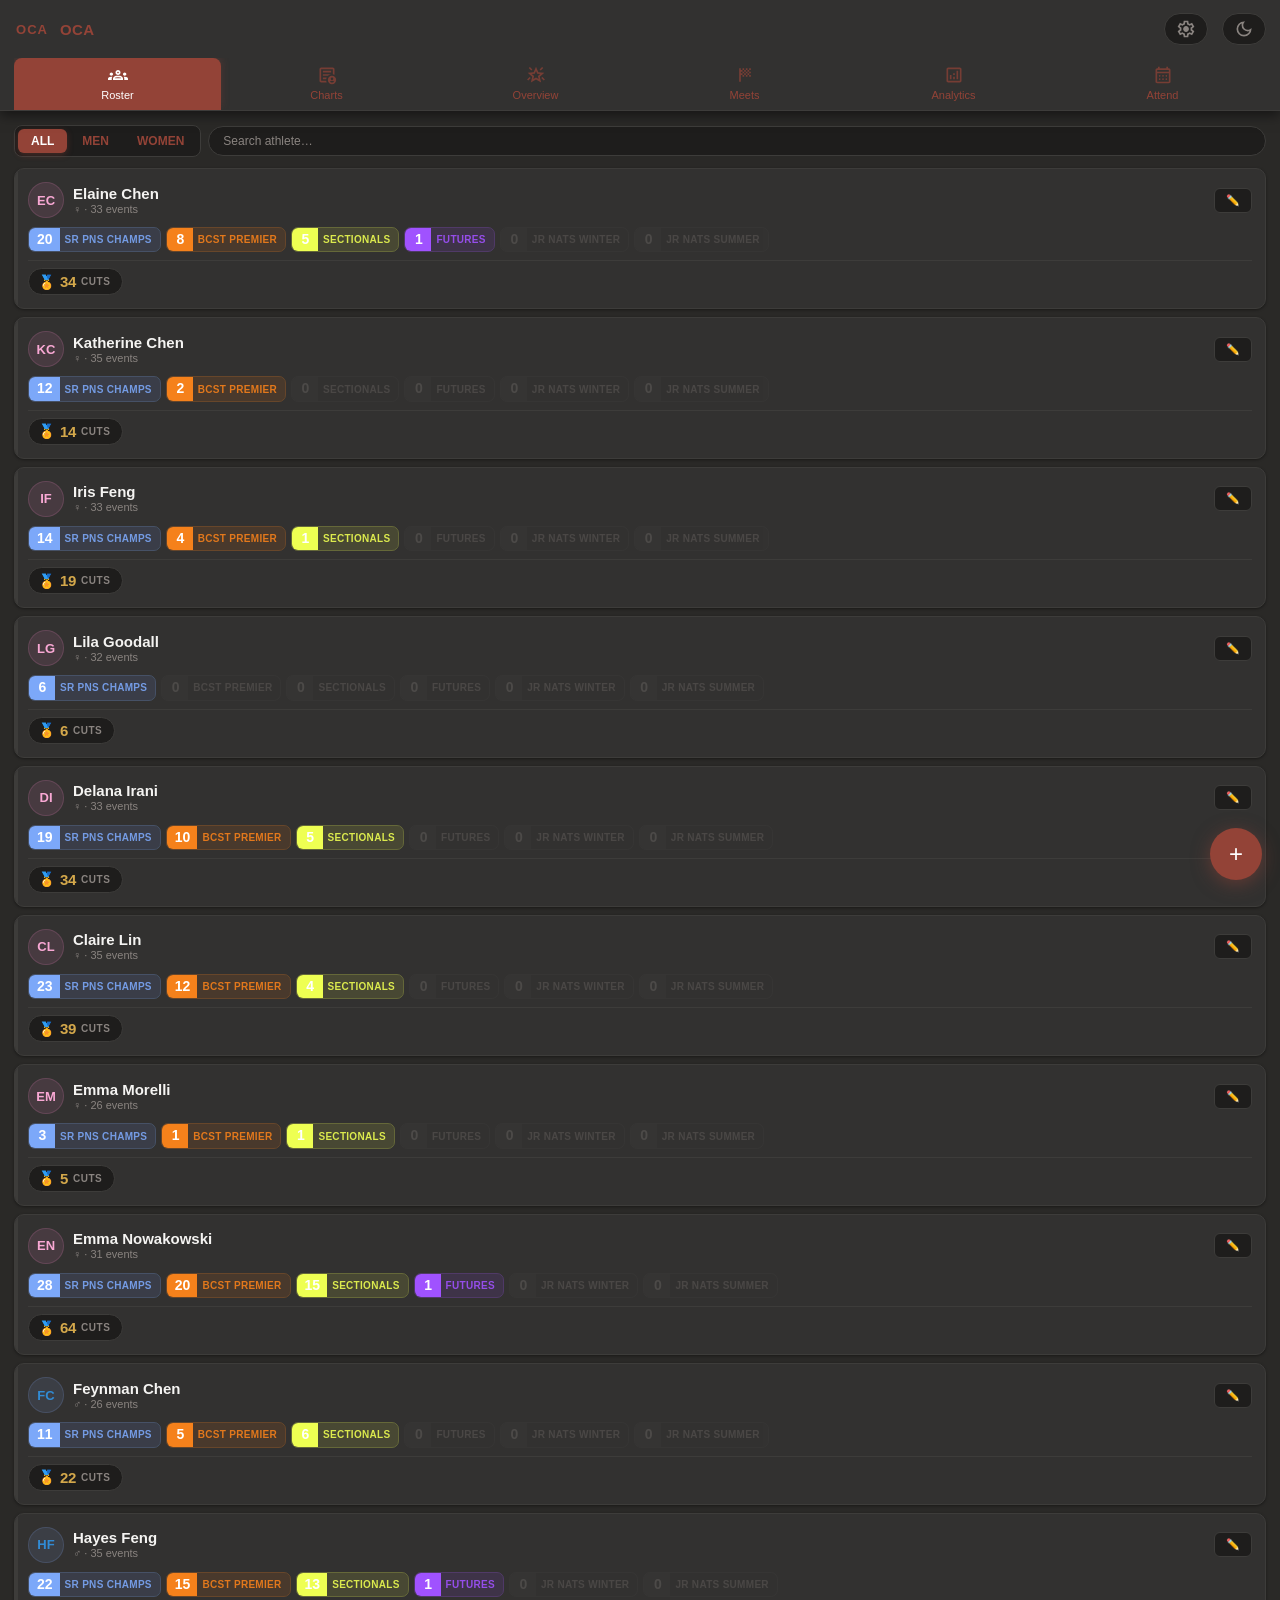
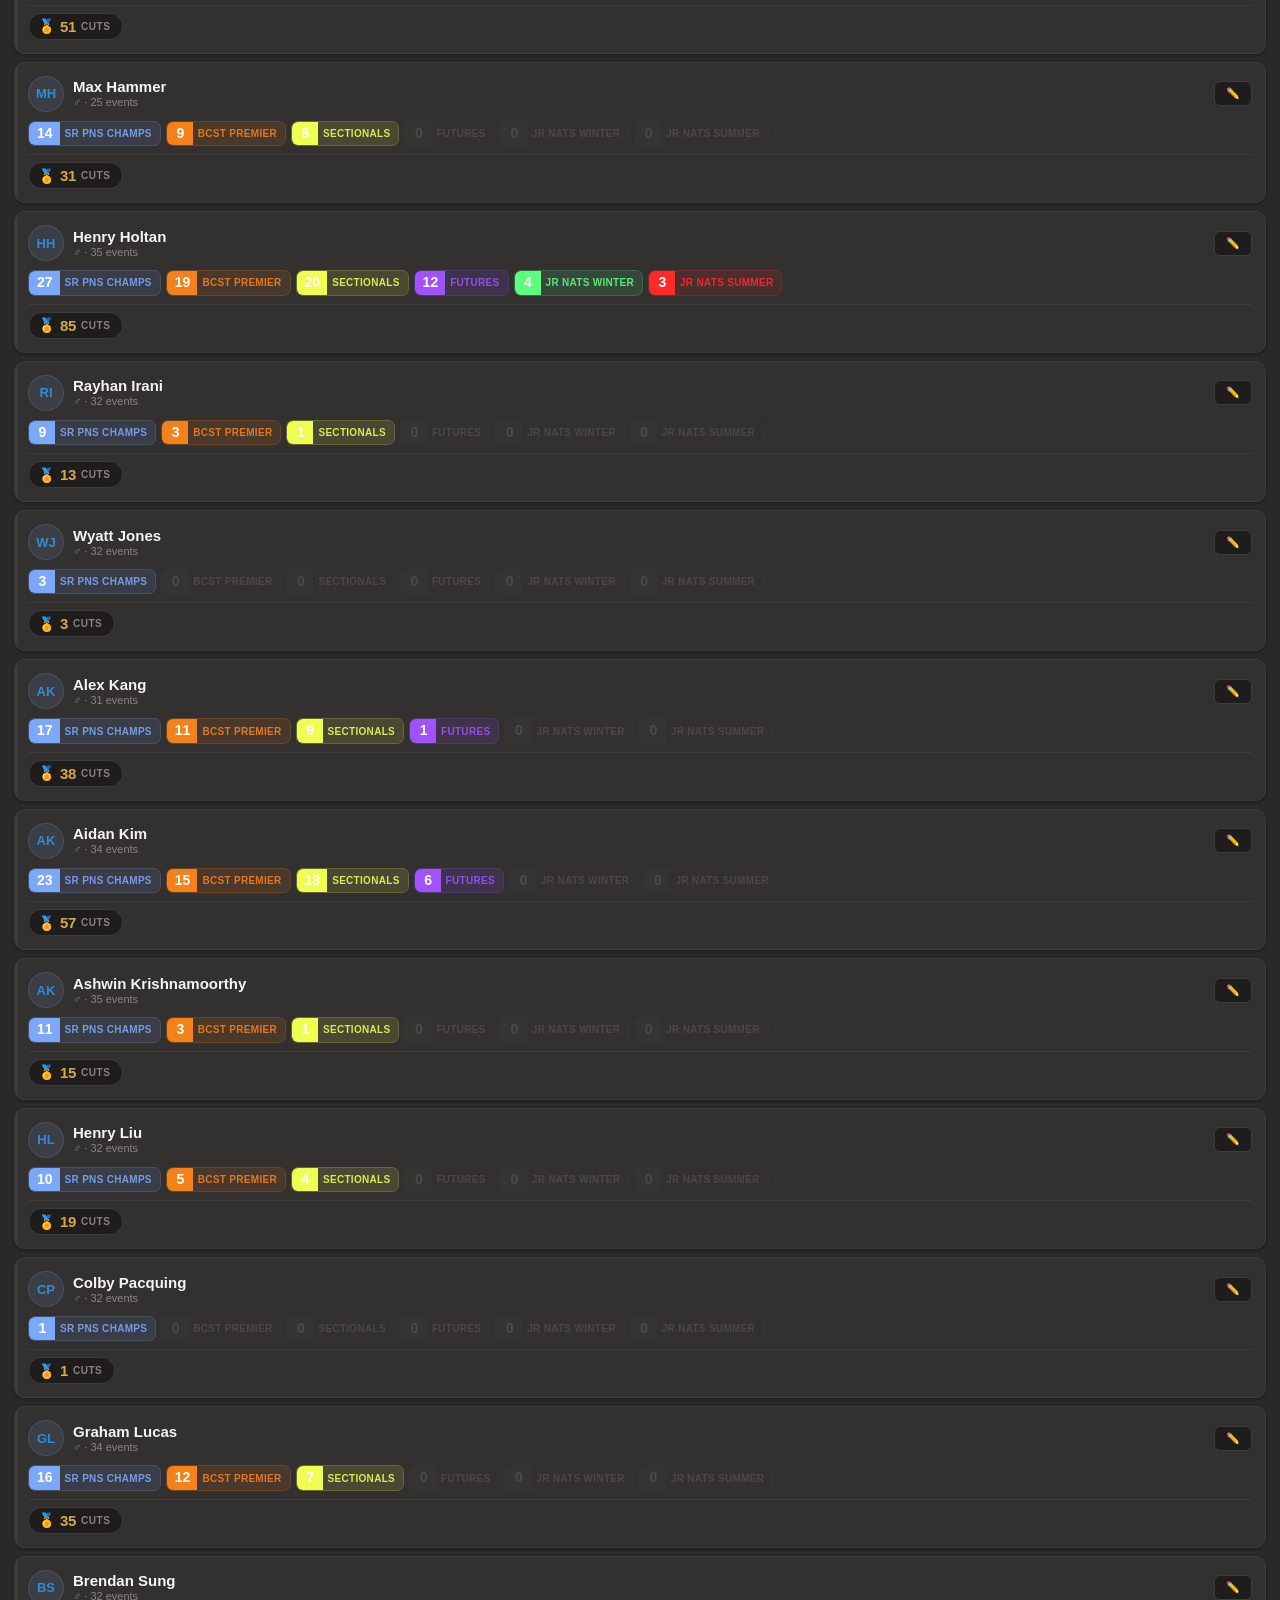
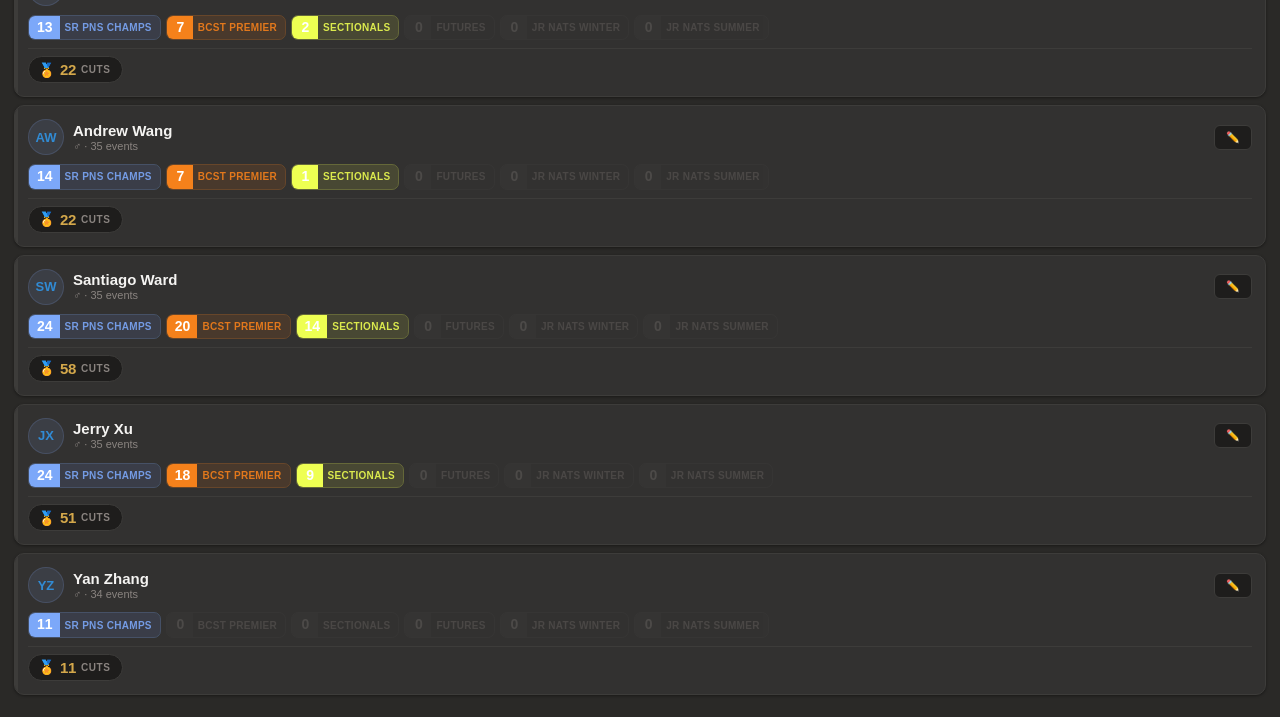
==== commit 855976f4: "Add files via upload" ====
--- a/SwimRoster.html
+++ b/SwimRoster.html
@@ -4,62 +4,40 @@
 <meta charset="UTF-8">
 <meta name="viewport" content="width=device-width, initial-scale=1.0, maximum-scale=1.0, user-scalable=no">
 <title>Roster Manager</title>
-<meta name="theme-color" content="#1f3a5f">
-<meta name="apple-mobile-web-app-capable" content="yes">
-<meta name="apple-mobile-web-app-status-bar-style" content="black-translucent">
-<meta name="apple-mobile-web-app-title" content="Roster Beta">
-<link rel="manifest" href="manifest.json">
-<link rel="apple-touch-icon" href="icon-512.png">
 <link rel="stylesheet" href="styles.css">
 <link rel="stylesheet" href="meets_styles.css">
 <script src="https://cdnjs.cloudflare.com/ajax/libs/Chart.js/4.4.1/chart.umd.js"></script>
 </head>
-<body class="app-booting auth-locked">
-<div id="authOverlay" class="auth-overlay" data-mode="login" data-busy="false">
-  <div class="auth-card">
-    <div class="auth-kicker">Hosted Beta</div>
-    <h1 id="authTitle" class="auth-title">Unlock Your Local Account</h1>
-    <p id="authSubtitle" class="auth-subtitle">Enter your device-local username and password to unlock saved data.</p>
-    <div id="authError" class="auth-error"></div>
-    <label class="auth-label" for="authUsername">Username</label>
-    <input id="authUsername" class="auth-input" type="text" autocapitalize="none" autocomplete="username" placeholder="e.g. coachdemo">
-    <label class="auth-label" for="authPassword">Password</label>
-    <input id="authPassword" class="auth-input" type="password" autocomplete="current-password" placeholder="At least 6 characters">
-    <div id="authConfirmRow">
-      <label class="auth-label" for="authPasswordConfirm">Confirm Password</label>
-      <input id="authPasswordConfirm" class="auth-input" type="password" autocomplete="new-password" placeholder="Re-enter password">
-    </div>
-    <button id="authSubmitBtn" class="auth-primary" type="button" onclick="WebBetaAuth.submit()">Unlock Local Account</button>
-    <div class="auth-actions">
-      <button class="auth-secondary" type="button" onclick="WebBetaAuth.switchMode()" id="authSwitchModeBtn">Create New Account</button>
-      <button class="auth-secondary" type="button" onclick="WebBetaAuth.deleteSelected()">Delete Local Account</button>
-    </div>
-    <div class="auth-note">Your roster data stays in this browser on this device. There is no server recovery if you forget your password.</div>
-    <div id="authAccountList" class="auth-account-list"></div>
-  </div>
-</div>
+<body>
 <div id="bridgeStatusBar" class="live-banner" style="display:none;margin:0 14px 11px 14px;"></div>
 <div class="topbar">
 
   <!-- Row 1: identity -->
   <div class="topbar-identity">
     <div class="logo-box" id="lbox" onclick="openModal('mlogo')" title="Edit team branding">
-      <span id="ltxt" class="logo-initials">DSC</span>
-      <img id="limg" src="" style="display:none;max-height:44px;max-width:120px;object-fit:contain;">
-    </div>
-    <div class="tn"><span id="tns">Demo Swim Club</span></div>
-    <button id="themeToggleBtn" class="theme-toggle" onclick="toggleTheme()">Dark</button>
+      <span id="ltxt" class="logo-initials">OCA</span>
+      <img id="limg" src="" style="display:none;max-height:48px;max-width:320px;object-fit:contain;">
+    </div>
+    <div class="tn"><span id="tns">Olympic Cascade Aquatics</span></div>
+    <button class="theme-toggle" onclick="populateSettingsModal();openModal('mSettings')" title="Settings" style="margin-right:4px;">
+      <svg xmlns="http://www.w3.org/2000/svg" height="20px" viewBox="0 -960 960 960" width="20px" fill="currentColor"><path d="m370-80-16-128q-13-5-24.5-12T307-235l-119 50L78-375l103-78q-1-7-1-13.5v-27q0-6.5 1-13.5L78-585l110-190 119 50q11-8 23-15t24-12l16-128h220l16 128q13 5 24.5 12t22.5 15l119-50 110 190-103 78q1 7 1 13.5v27q0 6.5-2 13.5l103 78-110 190-118-50q-11 8-23 15t-24 12L590-80H370Zm70-80h79l14-106q31-8 57.5-23.5T639-327l99 41 39-68-86-65q5-14 7-29.5t2-31.5q0-16-2-31.5t-7-29.5l86-65-39-68-99 42q-22-23-48.5-38.5T533-694l-13-106h-79l-14 106q-31 8-57.5 23.5T321-633l-99-41-39 68 86 64q-5 15-7 30t-2 32q0 16 2 31t7 30l-86 65 39 68 99-42q22 23 48.5 38.5T427-266l13 106Zm42-180q58 0 99-41t41-99q0-58-41-99t-99-41q-59 0-99.5 41T342-480q0 58 40.5 99t99.5 41Zm-2-140Z"/></svg>
+    </button>
+    <button id="themeToggleBtn" class="theme-toggle" onclick="toggleTheme()" title="Toggle Theme">
+  <!-- Moon icon (dark mode indicator) -->
+  <svg id="themeIconDark" xmlns="http://www.w3.org/2000/svg" height="20px" viewBox="0 -960 960 960" width="20px" fill="currentColor"><path d="M480-120q-150 0-255-105T120-480q0-150 105-255t255-105q14 0 27.5 1t26.5 3q-41 29-65.5 75.5T444-660q0 90 63 153t153 63q55 0 101-24.5t75-65.5q2 13 3 26.5t1 27.5q0 150-105 255T480-120Zm0-80q88 0 158-48.5T740-375q-20 5-40 8t-40 3q-123 0-209.5-86.5T364-660q0-20 3-40t8-40q-78 32-126.5 102T200-480q0 116 82 198t198 82Zm-10-270Z"/></svg>
+  <!-- Sun icon (light mode indicator) -->
+  <svg id="themeIconLight" xmlns="http://www.w3.org/2000/svg" height="20px" viewBox="0 -960 960 960" width="20px" fill="currentColor" style="display:none;"><path d="M480-360q50 0 85-35t35-85q0-50-35-85t-85-35q-50 0-85 35t-35 85q0 50 35 85t85 35Zm0 80q-83 0-141.5-58.5T280-480q0-83 58.5-141.5T480-680q83 0 141.5 58.5T680-480q0 83-58.5 141.5T480-280ZM200-440H40v-80h160v80Zm720 0H760v-80h160v80ZM440-760v-160h80v160h-80Zm0 720v-160h80v160h-80ZM256-650l-101-97 57-59 96 100-52 56Zm492 496-97-101 53-55 101 97-57 59Zm-98-550 97-101 59 57-100 96-56-52ZM154-212l101-97 55 53-97 101-59-57Zm326-268Z"/></svg>
+</button>
   </div>
 
   <!-- Row 2: nav tabs -->
   <nav class="ntabs">
-    <button class="ntab active" data-page="roster" onclick="showPage('roster')"><svg xmlns="http://www.w3.org/2000/svg" height="16px" viewBox="0 -960 960 960" width="16px" fill="#e3e3e3"><path d="M0-240v-63q0-43 44-70t116-27q13 0 25 .5t23 2.5q-14 21-21 44t-7 48v65H0Zm240 0v-65q0-32 17.5-58.5T307-410q32-20 76.5-30t96.5-10q53 0 97.5 10t76.5 30q32 20 49 46.5t17 58.5v65H240Zm540 0v-65q0-26-6.5-49T754-397q11-2 22.5-2.5t23.5-.5q72 0 116 26.5t44 70.5v63H780Zm-455-80h311q-10-20-55.5-35T480-370q-55 0-100.5 15T325-320ZM160-440q-33 0-56.5-23.5T80-520q0-34 23.5-57t56.5-23q34 0 57 23t23 57q0 33-23 56.5T160-440Zm640 0q-33 0-56.5-23.5T720-520q0-34 23.5-57t56.5-23q34 0 57 23t23 57q0 33-23 56.5T800-440Zm-320-40q-50 0-85-35t-35-85q0-51 35-85.5t85-34.5q51 0 85.5 34.5T600-600q0 50-34.5 85T480-480Zm0-80q17 0 28.5-11.5T520-600q0-17-11.5-28.5T480-640q-17 0-28.5 11.5T440-600q0 17 11.5 28.5T480-560Zm1 240Zm-1-280Z"/></svg> Roster</button>
-    <button class="ntab" data-page="chart" onclick="showPage('chart')"><svg xmlns="http://www.w3.org/2000/svg" height="16px" viewBox="0 -960 960 960" width="16px" fill="#e3e3e3"><path d="M280-280h80v-280h-80v280Zm160 0h80v-400h-80v400Zm160 0h80v-160h-80v160ZM200-120q-33 0-56.5-23.5T120-200v-560q0-33 23.5-56.5T200-840h560q33 0 56.5 23.5T840-760v560q0 33-23.5 56.5T760-120H200Zm0-80h560v-560H200v560Zm0-560v560-560Z"/></svg> Chart</button>
-    <button class="ntab" data-page="overview" onclick="showPage('overview')"><svg xmlns="http://www.w3.org/2000/svg" height="16px" viewBox="0 -960 960 960" width="16px" fill="#e3e3e3"><path d="M852-212 732-332l56-56 120 120-56 56ZM708-692l-56-56 120-120 56 56-120 120Zm-456 0L132-812l56-56 120 120-56 56ZM108-212l-56-56 120-120 56 56-120 120Zm246-75 126-76 126 77-33-144 111-96-146-13-58-136-58 135-146 13 111 97-33 143ZM233-120l65-281L80-590l288-25 112-265 112 265 288 25-218 189 65 281-247-149-247 149Zm247-361Z"/></svg> Overview</button>
-    <button class="ntab" data-page="meets" onclick="showPage('meets')"><svg xmlns="http://www.w3.org/2000/svg" height="16px" viewBox="0 -960 960 960" width="16px" fill="#e3e3e3"><path d="M360-720h80v-80h-80v80Zm160 0v-80h80v80h-80ZM360-400v-80h80v80h-80Zm320-160v-80h80v80h-80Zm0 160v-80h80v80h-80Zm-160 0v-80h80v80h-80Zm160-320v-80h80v80h-80Zm-240 80v-80h80v80h-80ZM200-160v-640h80v80h80v80h-80v80h80v80h-80v320h-80Zm400-320v-80h80v80h-80Zm-160 0v-80h80v80h-80Zm-80-80v-80h80v80h-80Zm160 0v-80h80v80h-80Zm80-80v-80h80v80h-80Z"/></svg>Meets</button>
-    <button class="ntab" data-page="standards" onclick="showPage('standards')"><svg xmlns="http://www.w3.org/2000/svg" height="16px" viewBox="0 -960 960 960" width="16px" fill="#e3e3e3"><path d="M280-120v-80h160v-124q-49-11-87.5-41.5T296-442q-75-9-125.5-65.5T120-640v-40q0-33 23.5-56.5T200-760h80v-80h400v80h80q33 0 56.5 23.5T840-680v40q0 76-50.5 132.5T664-442q-18 46-56.5 76.5T520-324v124h160v80H280Zm0-408v-152h-80v40q0 38 22 68.5t58 43.5Zm285 93q35-35 35-85v-240H360v240q0 50 35 85t85 35q50 0 85-35Zm115-93q36-13 58-43.5t22-68.5v-40h-80v152Zm-200-52Z"/></svg>Standards</button>
-    <button class="ntab" data-page="analytics" onclick="showPage('analytics')">Analytics</button>
-    <button class="ntab" data-page="settings" onclick="showPage('settings')"><svg xmlns="http://www.w3.org/2000/svg" height="16px" viewBox="0 -960 960 960" width="16px" fill="#e3e3e3"><path d="m370-80-16-128q-13-5-24.5-12T307-235l-119 50L78-375l103-78q-1-7-1-13.5v-27q0-6.5 1-13.5L78-585l110-190 119 50q11-8 23-15t24-12l16-128h220l16 128q13 5 24.5 12t22.5 15l119-50 110 190-103 78q1 7 1 13.5v27q0 6.5-2 13.5l103 78-110 190-118-50q-11 8-23 15t-24 12L590-80H370Zm70-80h79l14-106q31-8 57.5-23.5T639-327l99 41 39-68-86-65q5-14 7-29.5t2-31.5q0-16-2-31.5t-7-29.5l86-65-39-68-99 42q-22-23-48.5-38.5T533-694l-13-106h-79l-14 106q-31 8-57.5 23.5T321-633l-99-41-39 68 86 64q-5 15-7 30t-2 32q0 16 2 31t7 30l-86 65 39 68 99-42q22 23 48.5 38.5T427-266l13 106Zm42-180q58 0 99-41t41-99q0-58-41-99t-99-41q-59 0-99.5 41T342-480q0 58 40.5 99t99.5 41Zm-2-140Z"/></svg> Settings</button>
+    <button class="ntab active" data-page="roster" onclick="showPage('roster')"><svg xmlns="http://www.w3.org/2000/svg" height="20px" viewBox="0 -960 960 960" width="20px" fill="#e9e8e7DD"><path d="M0-240v-63q0-43 44-70t116-27q13 0 25 .5t23 2.5q-14 21-21 44t-7 48v65H0Zm240 0v-65q0-32 17.5-58.5T307-410q32-20 76.5-30t96.5-10q53 0 97.5 10t76.5 30q32 20 49 46.5t17 58.5v65H240Zm540 0v-65q0-26-6.5-49T754-397q11-2 22.5-2.5t23.5-.5q72 0 116 26.5t44 70.5v63H780Zm-455-80h311q-10-20-55.5-35T480-370q-55 0-100.5 15T325-320ZM160-440q-33 0-56.5-23.5T80-520q0-34 23.5-57t56.5-23q34 0 57 23t23 57q0 33-23 56.5T160-440Zm640 0q-33 0-56.5-23.5T720-520q0-34 23.5-57t56.5-23q34 0 57 23t23 57q0 33-23 56.5T800-440Zm-320-40q-50 0-85-35t-35-85q0-51 35-85.5t85-34.5q51 0 85.5 34.5T600-600q0 50-34.5 85T480-480Zm0-80q17 0 28.5-11.5T520-600q0-17-11.5-28.5T480-640q-17 0-28.5 11.5T440-600q0 17 11.5 28.5T480-560Zm1 240Zm-1-280Z"/></svg> Roster</button>
+    <button class="ntab" data-page="charts" onclick="showPage('charts')"><svg xmlns="http://www.w3.org/2000/svg" height="20px" viewBox="0 -960 960 960" width="20px" fill="#e9e8e7DD"><path d="M762.5-257.5Q780-275 780-300t-17.5-42.5Q745-360 720-360t-42.5 17.5Q660-325 660-300t17.5 42.5Q695-240 720-240t42.5-17.5ZM777-134q25-14 42-39-20-16-45.5-23.5T720-204q-28 0-53.5 7.5T621-173q17 25 42 39t57 14q32 0 57-14Zm-577 14q-33 0-56.5-23.5T120-200v-560q0-33 23.5-56.5T200-840h560q33 0 56.5 23.5T840-760v268q-19-9-39-15.5t-41-9.5v-243H200v560h242q3 22 9.5 42t15.5 38H200Zm0-120v40-560 243-3 280Zm80-40h163q3-21 9.5-41t14.5-39H280v80Zm0-160h244q32-30 71.5-50t84.5-27v-3H280v80Zm0-160h400v-80H280v80ZM720-40q-83 0-141.5-58.5T520-240q0-83 58.5-141.5T720-440q83 0 141.5 58.5T920-240q0 83-58.5 141.5T720-40Z"/></svg>Charts</button>
+    <button class="ntab" data-page="overview" onclick="showPage('overview')"><svg xmlns="http://www.w3.org/2000/svg" height="20px" viewBox="0 -960 960 960" width="20px" fill="#e9e8e7DD"><path d="M852-212 732-332l56-56 120 120-56 56ZM708-692l-56-56 120-120 56 56-120 120Zm-456 0L132-812l56-56 120 120-56 56ZM108-212l-56-56 120-120 56 56-120 120Zm246-75 126-76 126 77-33-144 111-96-146-13-58-136-58 135-146 13 111 97-33 143ZM233-120l65-281L80-590l288-25 112-265 112 265 288 25-218 189 65 281-247-149-247 149Zm247-361Z"/></svg> Overview</button>
+    <button class="ntab" data-page="meets" onclick="showPage('meets')"><svg xmlns="http://www.w3.org/2000/svg" height="20px" viewBox="0 -960 960 960" width="20px" fill="#e9e8e7DD"><path d="M360-720h80v-80h-80v80Zm160 0v-80h80v80h-80ZM360-400v-80h80v80h-80Zm320-160v-80h80v80h-80Zm0 160v-80h80v80h-80Zm-160 0v-80h80v80h-80Zm160-320v-80h80v80h-80Zm-240 80v-80h80v80h-80ZM200-160v-640h80v80h80v80h-80v80h80v80h-80v320h-80Zm400-320v-80h80v80h-80Zm-160 0v-80h80v80h-80Zm-80-80v-80h80v80h-80Zm160 0v-80h80v80h-80Zm80-80v-80h80v80h-80Z"/></svg>Meets</button>
+    <button class="ntab" data-page="analytics" onclick="showPage('analytics')"><svg xmlns="http://www.w3.org/2000/svg" height="20px" viewBox="0 -960 960 960" width="20px" fill="#e9e8e7DD"><path d="M280-280h80v-200h-80v200Zm320 0h80v-400h-80v400Zm-160 0h80v-120h-80v120Zm0-200h80v-80h-80v80ZM200-120q-33 0-56.5-23.5T120-200v-560q0-33 23.5-56.5T200-840h560q33 0 56.5 23.5T840-760v560q0 33-23.5 56.5T760-120H200Zm0-80h560v-560H200v560Zm0-560v560-560Z"/></svg>Analytics</button>
+    <button class="ntab" data-page="attendance" onclick="showPage('attendance')"><svg xmlns="http://www.w3.org/2000/svg" height="20px" viewBox="0 -960 960 960" width="20px" fill="#e9e8e7DD"><path d="M200-80q-33 0-56.5-23.5T120-160v-560q0-33 23.5-56.5T200-800h40v-80h80v80h320v-80h80v80h40q33 0 56.5 23.5T840-720v560q0 33-23.5 56.5T760-80H200Zm0-80h560v-400H200v400Zm0-480h560v-80H200v80Zm0 0v-80 80Zm280 240q-17 0-28.5-11.5T440-440q0-17 11.5-28.5T480-480q17 0 28.5 11.5T520-440q0 17-11.5 28.5T480-400Zm-160 0q-17 0-28.5-11.5T280-440q0-17 11.5-28.5T320-480q17 0 28.5 11.5T360-440q0 17-11.5 28.5T320-400Zm320 0q-17 0-28.5-11.5T600-440q0-17 11.5-28.5T640-480q17 0 28.5 11.5T680-440q0 17-11.5 28.5T640-400ZM480-240q-17 0-28.5-11.5T440-280q0-17 11.5-28.5T480-320q17 0 28.5 11.5T520-280q0 17-11.5 28.5T480-240Zm-160 0q-17 0-28.5-11.5T280-280q0-17 11.5-28.5T320-320q17 0 28.5 11.5T360-280q0 17-11.5 28.5T320-240Zm320 0q-17 0-28.5-11.5T600-280q0-17 11.5-28.5T640-320q17 0 28.5 11.5T680-280q0 17-11.5 28.5T640-240Z"/></svg>Attend</button>
   </nav>
 </div>
 
@@ -80,44 +58,79 @@
   <div id="profileContent"></div>
 </div>
 
-<div id="page-chart" class="page">
-  <div class="fbar">
-    <button class="tbtn active" id="cgBtn" onclick="toggleCG()">WOMEN</button>
-    <span style="font-size:11px;color:var(--muted);margin-left:auto;">← Scroll →</span>
-  </div>
-  <div class="rcwrap"><table class="rct" id="rctTbl"></table></div>
+<div id="page-charts" class="page">
+  <div class="fbar" style="flex-wrap:wrap;gap:7px;">
+    <div class="gtog">
+      <button class="gbtn aa" id="chartSubRoster" onclick="setChartsSubtab('roster')">Roster Chart</button>
+      <button class="gbtn" id="chartSubStds" onclick="setChartsSubtab('standards')">Time Standards</button>
+    </div>
+    <div id="chartRosterControls" style="display:flex;gap:7px;flex-wrap:wrap;align-items:center;">
+      <div class="gtog">
+        <button class="gbtn af" id="cgBtnF" onclick="setChartG('female')">Women</button>
+        <button class="gbtn am" id="cgBtnM" onclick="setChartG('male')">Men</button>
+        <button class="gbtn aa" id="cgBtnA" onclick="setChartG('all')">All</button>
+      </div>
+      <div style="position:relative;" id="athSelWrap">
+        <div class="ath-selector-wrap">
+          <button class="ath-sel-all" id="athSelAllBtn" onclick="resetAthSel()">All</button>
+          <button class="ath-sel-trigger" id="athSelTrigger" onclick="toggleAthSelDropdown()">Select Athletes ▾</button>
+        </div>
+        <div class="ath-sel-dropdown" id="athSelDropdown"></div>
+      </div>
+      <span id="athSelResetBtn" style="display:none;font-size:11px;color:var(--acc);cursor:pointer;font-weight:700;padding:4px 8px;border-radius:6px;border:1px solid var(--bdr);" onclick="resetAthSel()">✕ Reset</span>
+    </div>
+    <div id="chartStdsControls" style="display:none;gap:7px;align-items:center;">
+      <button class="tbtn active" id="svgBtn" onclick="toggleSVG()">Women</button>
+      <button class="btn bsm bs" onclick="openModal('mstds')"><svg xmlns="http://www.w3.org/2000/svg" height="16px" viewBox="0 -960 960 960" width="16px" fill="#e3e3e3"><path d="m370-80-16-128q-13-5-24.5-12T307-235l-119 50L78-375l103-78q-1-7-1-13.5v-27q0-6.5 1-13.5L78-585l110-190 119 50q11-8 23-15t24-12l16-128h220l16 128q13 5 24.5 12t22.5 15l119-50 110 190-103 78q1 7 1 13.5v27q0 6.5-2 13.5l103 78-110 190-118-50q-11 8-23 15t-24 12L590-80H370Zm70-80h79l14-106q31-8 57.5-23.5T639-327l99 41 39-68-86-65q5-14 7-29.5t2-31.5q0-16-2-31.5t-7-29.5l86-65-39-68-99 42q-22-23-48.5-38.5T533-694l-13-106h-79l-14 106q-31 8-57.5 23.5T321-633l-99-41-39 68 86 64q-5 15-7 30t-2 32q0 16 2 31t7 30l-86 65 39 68 99-42q22 23 48.5 38.5T427-266l13 106Zm42-180q58 0 99-41t41-99q0-58-41-99t-99-41q-59 0-99.5 41T342-480q0 58 40.5 99t99.5 41Zm-2-140Z"/></svg>Manage</button>
+    </div>
+    <!-- Save PDF — always visible, context-aware -->
+    <button class="btn bp bsm" style="margin-left:auto;white-space:nowrap;" onclick="printChartsView()">
+      <svg xmlns="http://www.w3.org/2000/svg" height="15px" viewBox="0 -960 960 960" width="15px" fill="currentColor" style="vertical-align:-2px;margin-right:4px;"><path d="M480-320 280-520l56-58 104 104v-326h80v326l104-104 56 58-200 200ZM240-160q-33 0-56.5-23.5T160-240v-120h80v120h480v-120h80v120q0 33-23.5 56.5T720-160H240Z"/></svg>
+      Save PDF
+    </button>
+  </div>
+  <div id="chartsRosterPanel">
+    <div class="chart-vert-wrap"><table class="chart-vert-tbl" id="rctTbl"></table></div>
+  </div>
+  <div id="chartsStdsPanel" style="display:none;">
+    <div class="twrap"><table class="stdtbl" id="stdsTbl"></table></div>
+  </div>
 </div>
 
 <div id="page-overview" class="page">
   <div class="sgrid" id="ovStats"></div>
   <div class="card">
     <div class="sechdr">
-      <div class="ctitle" style="margin-bottom:0"><svg xmlns="http://www.w3.org/2000/svg" height="16px" viewBox="0 -960 960 960" width="16px" fill="#e3e3e3"><path d="M607.5-212.5Q660-265 660-340t-52.5-127.5Q555-520 480-520t-127.5 52.5Q300-415 300-340t52.5 127.5Q405-160 480-160t127.5-52.5ZM363-572q20-11 42.5-17.5T451-598L350-800H250l113 228Zm234 0 114-228H610l-85 170 19 38q14 4 27 8.5t26 11.5ZM256-208q-17-29-26.5-62.5T220-340q0-36 9.5-69.5T256-472q-42 14-69 49.5T160-340q0 47 27 82.5t69 49.5Zm448 0q42-14 69-49.5t27-82.5q0-47-27-82.5T704-472q17 29 26.5 62.5T740-340q0 36-9.5 69.5T704-208ZM403.5-91.5Q367-103 336-123q-9 2-18 2.5t-19 .5q-91 0-155-64T80-339q0-87 58-149t143-69L120-880h280l80 160 80-160h280L680-559q85 8 142.5 70T880-340q0 92-64 156t-156 64q-9 0-18.5-.5T623-123q-31 20-67 31.5T480-80q-40 0-76.5-11.5ZM480-340ZM363-572 250-800l113 228Zm234 0 114-228-114 228ZM406-230l28-91-74-53h91l29-96 29 96h91l-74 53 28 91-74-56-74 56Z"/></svg>Leaderboard</div>
-      <div style="display:flex;gap:5px;align-items:center;">
-        <button class="btn bsm bs" id="lbgBtn" onclick="toggleLbG()">All</button>
-        <select class="fi" id="lbStdSel" onchange="renderLB()" style="padding:4px 8px;font-size:11px;width:auto;"></select>
-      </div>
+      <div class="ctitle" style="margin-bottom:0">
+        <svg xmlns="http://www.w3.org/2000/svg" height="16px" viewBox="0 -960 960 960" width="16px"><path d="M607.5-212.5Q660-265 660-340t-52.5-127.5Q555-520 480-520t-127.5 52.5Q300-415 300-340t52.5 127.5Q405-160 480-160t127.5-52.5ZM363-572q20-11 42.5-17.5T451-598L350-800H250l113 228Zm234 0 114-228H610l-85 170 19 38q14 4 27 8.5t26 11.5ZM256-208q-17-29-26.5-62.5T220-340q0-36 9.5-69.5T256-472q-42 14-69 49.5T160-340q0 47 27 82.5t69 49.5Zm448 0q42-14 69-49.5t27-82.5q0-47-27-82.5T704-472q17 29 26.5 62.5T740-340q0 36-9.5 69.5T704-208ZM403.5-91.5Q367-103 336-123q-9 2-18 2.5t-19 .5q-91 0-155-64T80-339q0-87 58-149t143-69L120-880h280l80 160 80-160h280L680-559q85 8 142.5 70T880-340q0 92-64 156t-156 64q-9 0-18.5-.5T623-123q-31 20-67 31.5T480-80q-40 0-76.5-11.5ZM480-340Z"/></svg>
+        Leaderboard
+      </div>
+      <!-- Cut filter pills -->
+      <div class="cut-filter-pills" id="cutFilterPills"></div>
     </div>
     <div id="leaderboard" style="margin-top:11px;"></div>
   </div>
-  <div class="card">
-    <div class="ctitle">Cuts by Event</div>
-    <div class="stabs" id="evStrokeTabs"></div>
-    <div id="evChart"></div>
-  </div>
-  <div class="card"><div class="ctitle">Cuts by Stroke</div><div id="strokeChart"></div></div>
-  <div class="card"><div class="ctitle">Cuts by Standard</div><div id="stdBarChart"></div></div>
+  <!-- On the Bubble card -->
   <div class="card">
     <div class="sechdr">
-      <div class="ctitle" style="margin-bottom:0">On the Bubble</div>
+      <div class="ctitle" style="margin-bottom:0">🫧 On the Bubble</div>
       <div class="gtog">
         <button class="gbtn aa" id="bbgAll" onclick="setBubbleG('all')">All</button>
-        <button class="gbtn" id="bbgM" onclick="setBubbleG('male')">Men</button>
-        <button class="gbtn" id="bbgF" onclick="setBubbleG('female')">Women</button>
+        <button class="gbtn"    id="bbgM"   onclick="setBubbleG('male')">Men</button>
+        <button class="gbtn"    id="bbgF"   onclick="setBubbleG('female')">Women</button>
       </div>
     </div>
     <div style="font-size:10px;color:var(--muted);margin-bottom:11px;" id="bubbleThresholdNote"></div>
     <div id="bubbleList"></div>
+  </div>
+  <div class="ov-charts-row">
+    <div class="card ov-chart-card">
+      <div class="ctitle">Cuts by Event</div>
+      <div class="stabs" id="evStrokeTabs"></div>
+      <div id="evChart"></div>
+    </div>
+    <div class="card ov-chart-card"><div class="ctitle">Cuts by Stroke</div><div id="strokeChart"></div></div>
+    <div class="card ov-chart-card"><div class="ctitle">Cuts by Standard</div><div id="stdBarChart"></div></div>
   </div>
 </div>
 
@@ -136,6 +149,13 @@
   <div id="meetDetailContent"></div>
 </div>
 
+<div id="page-attendance" class="page">
+  <div class="fbar">
+    <span style="font-weight:700;font-size:15px;"><svg xmlns="http://www.w3.org/2000/svg" height="16px" viewBox="0 -960 960 960" width="16px" fill="currentColor" style="vertical-align:-2px;margin-right:5px;"><path d="M200-80q-33 0-56.5-23.5T120-160v-560q0-33 23.5-56.5T200-800h40v-80h80v80h320v-80h80v80h40q33 0 56.5 23.5T840-720v560q0 33-23.5 56.5T760-80H200Zm0-80h560v-400H200v400Zm0-480h560v-80H200v80Zm0 0v-80 80Zm280 240q-17 0-28.5-11.5T440-440q0-17 11.5-28.5T480-480q17 0 28.5 11.5T520-440q0 17-11.5 28.5T480-400Zm-160 0q-17 0-28.5-11.5T280-440q0-17 11.5-28.5T320-480q17 0 28.5 11.5T360-440q0 17-11.5 28.5T320-400Zm320 0q-17 0-28.5-11.5T600-440q0-17 11.5-28.5T640-480q17 0 28.5 11.5T680-440q0 17-11.5 28.5T640-400ZM480-240q-17 0-28.5-11.5T440-280q0-17 11.5-28.5T480-320q17 0 28.5 11.5T520-280q0 17-11.5 28.5T480-240Zm-160 0q-17 0-28.5-11.5T280-280q0-17 11.5-28.5T320-320q17 0 28.5 11.5T360-280q0 17-11.5 28.5T320-240Zm320 0q-17 0-28.5-11.5T600-280q0-17 11.5-28.5T640-320q17 0 28.5 11.5T680-280q0 17-11.5 28.5T640-240Z"/></svg>Attendance</span>
+  </div>
+  <div id="attendancePageContent"></div>
+</div>
+
 <div id="page-analytics" class="page">
   <div class="fbar">
     <span style="font-weight:700;font-size:15px;">Analytics</span>
@@ -143,29 +163,11 @@
   <div id="analyticsPageContent"></div>
 </div>
 
-<div id="page-standards" class="page">
-  <div class="fbar">
-    <button class="tbtn active" id="svgBtn" onclick="toggleSVG()">Women</button>
-    <button class="btn bsm bs" style="margin-left:auto" onclick="openModal('mstds')"><svg xmlns="http://www.w3.org/2000/svg" height="16px" viewBox="0 -960 960 960" width="16px" fill="#e3e3e3"><path d="m370-80-16-128q-13-5-24.5-12T307-235l-119 50L78-375l103-78q-1-7-1-13.5v-27q0-6.5 1-13.5L78-585l110-190 119 50q11-8 23-15t24-12l16-128h220l16 128q13 5 24.5 12t22.5 15l119-50 110 190-103 78q1 7 1 13.5v27q0 6.5-2 13.5l103 78-110 190-118-50q-11 8-23 15t-24 12L590-80H370Zm70-80h79l14-106q31-8 57.5-23.5T639-327l99 41 39-68-86-65q5-14 7-29.5t2-31.5q0-16-2-31.5t-7-29.5l86-65-39-68-99 42q-22-23-48.5-38.5T533-694l-13-106h-79l-14 106q-31 8-57.5 23.5T321-633l-99-41-39 68 86 64q-5 15-7 30t-2 32q0 16 2 31t7 30l-86 65 39 68 99-42q22 23 48.5 38.5T427-266l13 106Zm42-180q58 0 99-41t41-99q0-58-41-99t-99-41q-59 0-99.5 41T342-480q0 58 40.5 99t99.5 41Zm-2-140Z"/></svg>Manage</button>
-  </div>
-  <div class="twrap"><table class="stdtbl" id="stdsTbl"></table></div>
-</div>
-
-<div id="page-settings" class="page">
-  <div class="card">
-    <div class="sechdr">
-      <div class="ctitle" style="margin-bottom:0">Local Account</div>
-      <button class="btn bsm bs" onclick="WebBetaAuth.showLogin()">Switch</button>
-    </div>
-    <div style="display:flex;align-items:center;justify-content:space-between;gap:10px;flex-wrap:wrap;">
-      <div>
-        <div id="accountName" style="font-size:16px;font-weight:800;">Not signed in</div>
-        <div id="accountNote" style="font-size:11px;color:var(--muted);margin-top:4px;">Unlock a local account to load saved data.</div>
-      </div>
-      <button class="btn bd" onclick="WebBetaAuth.logout()">Log Out</button>
-    </div>
-  </div>
-  <div class="card">
+
+<!-- Settings modal (replaces page-settings) -->
+<div class="mov" id="mSettings"><div class="modal">
+  <div class="mtitle">Settings<button class="mx" onclick="closeModal('mSettings')"><svg xmlns="http://www.w3.org/2000/svg" height="16px" viewBox="0 -960 960 960" width="16px" fill="#e3e3e3"><path d="m256-200-56-56 224-224-224-224 56-56 224 224 224-224 56 56-224 224 224 224-56 56-224-224-224 224Z"/></svg></button></div>
+  <div class="card" style="margin-bottom:9px;">
     <div class="ctitle">Team Info</div>
     <div class="fg"><label class="fl">Team Name</label><input type="text" class="fi" id="stn" placeholder="Team Name" oninput="updateTeamName(this.value)"></div>
     <div class="fg"><label class="fl">Team Logo</label>
@@ -175,27 +177,36 @@
         <div style="font-size:12px;color:var(--muted);">Upload Team Logo</div>
       </div>
     </div>
-    <div class="fg" style="margin-bottom:0;">
+    <div class="fg">
       <label class="fl">App Theme</label>
       <div style="display:flex;gap:8px;align-items:center;margin-top:4px;">
         <button class="btn bs" id="themeSettingBtn" onclick="toggleTheme()" style="flex:1;">Switch to Light Mode</button>
         <span style="font-size:10px;color:var(--muted);" id="themeSettingNote">Currently: Dark</span>
       </div>
     </div>
-  </div>
-  <div class="card">
+    <div class="fg" style="margin-bottom:0;">
+      <label class="fl">Accent Color</label>
+      <div class="accent-palette" id="accentPalette"></div>
+    </div>
+  </div>
+  <div class="card" style="margin-bottom:9px;">
     <div class="sechdr"><div class="ctitle" style="margin-bottom:0">Time Standards</div><button class="btn bsm bp" onclick="openModal('mstds')">Manage</button></div>
     <div id="settStds" style="margin-top:9px;"></div>
   </div>
-  <div class="card">
+  <div class="card" style="margin-bottom:9px;">
     <div class="ctitle">Data</div>
     <div style="display:flex;gap:7px;flex-wrap:wrap;">
       <button class="btn bs" onclick="exportData()"><svg xmlns="http://www.w3.org/2000/svg" height="16px" viewBox="0 -960 960 960" width="16px" fill="#e3e3e3"><path d="m720-120 160-160-56-56-64 64v-167h-80v167l-64-64-56 56 160 160ZM560 0v-80h320V0H560ZM240-160q-33 0-56.5-23.5T160-240v-560q0-33 23.5-56.5T240-880h280l240 240v121h-80v-81H480v-200H240v560h240v80H240Zm0-80v-560 560Z"/></svg>Export JSON</button>
       <label class="btn bs" style="cursor:pointer;"><svg xmlns="http://www.w3.org/2000/svg" height="16px" viewBox="0 -960 960 960" width="16px" fill="#e3e3e3"><path d="M240-80q-33 0-56.5-23.5T160-160v-640q0-33 23.5-56.5T240-880h320l240 240v240h-80v-200H520v-200H240v640h360v80H240Zm638 15L760-183v89h-80v-226h226v80h-90l118 118-56 57Zm-638-95v-640 640Z"/></svg>Import JSON<input type="file" accept=".json" onchange="importData(event)" style="display:none;"></label>
       <button class="btn bd" onclick="resetData()"><svg xmlns="http://www.w3.org/2000/svg" height="16px" viewBox="0 -960 960 960" width="16px" fill="#e3e3e3"><path d="M280-120q-33 0-56.5-23.5T200-200v-520h-40v-80h200v-40h240v40h200v80h-40v520q0 33-23.5 56.5T680-120H280Zm400-600H280v520h400v-520ZM360-280h80v-360h-80v360Zm160 0h80v-360h-80v360ZM280-720v520-520Z"/></svg>Reset All</button>
     </div>
-  </div>
-  <div class="card">
+    <!-- Google Drive backup (optional) -->
+    <div style="margin-top:9px;padding-top:9px;border-top:1px solid var(--bdr);">
+      <div style="font-size:11px;font-weight:700;text-transform:uppercase;letter-spacing:.5px;color:var(--muted);margin-bottom:6px;">Cloud Backup</div>
+      <div id="gdriveSection"></div>
+    </div>
+  </div>
+  <div class="card" style="margin-bottom:9px;">
     <div class="ctitle">Quick Stats</div>
     <div id="settingsQuickStats" style="display:flex;gap:10px;flex-wrap:wrap;"></div>
   </div>
@@ -206,12 +217,12 @@
       <button class="btn bs bfl" onclick="printStandardsCard()">Print Standards Card</button>
     </div>
     <div style="display:flex;gap:7px;flex-wrap:wrap;">
-      <button class="btn bs" onclick="printRoster('female')"><svg xmlns="http://www.w3.org/2000/svg" height="16px" viewBox="0 -960 960 960" width="16px" fill="#e3e3e3"><path d="M760-200H320q-33 0-56.5-23.5T240-280v-560q0-33 23.5-56.5T320-920h280l240 240v400q0 33-23.5 56.5T760-200ZM560-640v-200H320v560h440v-360H560ZM160-40q-33 0-56.5-23.5T80-120v-560h80v560h440v80H160Zm160-800v200-200 560-560Z"/></svg>Save Women's Roster PDF</button>
-      <button class="btn bs" onclick="printRoster('male')"><svg xmlns="http://www.w3.org/2000/svg" height="16px" viewBox="0 -960 960 960" width="16px" fill="#e3e3e3"><path d="M760-200H320q-33 0-56.5-23.5T240-280v-560q0-33 23.5-56.5T320-920h280l240 240v400q0 33-23.5 56.5T760-200ZM560-640v-200H320v560h440v-360H560ZM160-40q-33 0-56.5-23.5T80-120v-560h80v560h440v80H160Zm160-800v200-200 560-560Z"/></svg>Save Men's Roster PDF</button>
-      <button class="btn bs" onclick="printStds()"><svg xmlns="http://www.w3.org/2000/svg" height="16px" viewBox="0 -960 960 960" width="16px" fill="#e3e3e3"><path d="M760-200H320q-33 0-56.5-23.5T240-280v-560q0-33 23.5-56.5T320-920h280l240 240v400q0 33-23.5 56.5T760-200ZM560-640v-200H320v560h440v-360H560ZM160-40q-33 0-56.5-23.5T80-120v-560h80v560h440v80H160Zm160-800v200-200 560-560Z"/></svg>Save Standards PDF</button>
-    </div>
-  </div>
-</div>
+      <button class="btn bs" onclick="printRoster('female')">Save Women's Roster PDF</button>
+      <button class="btn bs" onclick="printRoster('male')">Save Men's Roster PDF</button>
+      <button class="btn bs" onclick="printStds()">Save Standards PDF</button>
+    </div>
+  </div>
+</div></div>
 
 <button class="fab" id="fabBtn" onclick="openAddAth()">+</button>
 
@@ -256,7 +267,7 @@
   </div>
   <div style="display:flex;justify-content:center;margin-top:10px;">
     <div class="logo-circle" id="lprev" style="width:60px;height:60px;font-size:22px;">
-      <span id="lptxt">DSC</span><img id="lpimg" src="" style="display:none;position:absolute;inset:0;width:100%;height:100%;object-fit:cover;border-radius:50%;">
+      <span id="lptxt">OCA</span><img id="lpimg" src="" style="display:none;position:absolute;inset:0;width:100%;height:100%;object-fit:cover;border-radius:50%;">
     </div>
   </div>
 </div></div>
@@ -275,7 +286,7 @@
       </select>
     </div>
   </div>
-  <div class="fg"><label class="fl">Location (optional)</label><input type="text" class="fi" id="mMeetLocation" placeholder="e.g. Northside Aquatic Center"></div>
+  <div class="fg"><label class="fl">Location (optional)</label><input type="text" class="fi" id="mMeetLocation" placeholder="e.g. King County Aquatics"></div>
   <div class="fg">
     <label class="fl">HY-TEK Live Results URL (optional)</label>
     <input type="text" class="fi" id="mMeetUrl" placeholder="http://results.hy-tekltd.com/...">
@@ -333,7 +344,7 @@
   <div class="fr" style="margin-bottom:11px;">
     <div class="fg">
       <label class="fl">Club Code</label>
-      <input type="text" class="fi" id="hytekClubInput" placeholder="e.g. DSC"
+      <input type="text" class="fi" id="hytekClubInput" placeholder="e.g. OCA"
              style="text-transform:uppercase;letter-spacing:1px;" maxlength="6">
       <div style="font-size:10px;color:var(--muted);margin-top:3px;">
         Your team code in HY-TEK. Leave blank to match by name only.
@@ -378,53 +389,88 @@
 </div>
 
 <script src="bridge.js"></script>
-<script src="auth.js"></script>
+<!-- state.js must load before app.js: provides dc(), setState(), genAthleteId(), validateTime(), checkBackupPrompt() -->
+<script src="state.js"></script>
+<!-- event_utils.js must load before app.js, meets.js, meetmobile_bridge.js, hytek_importer.js -->
+<script src="event_utils.js"></script>
 <script src="app.js"></script>
+<!-- app.js split-off modules — load immediately after app.js -->
+<script src="color_picker.js"></script>
+<script src="data_io.js"></script>
+<script src="print_pdf.js"></script>
+<script src="accent_palette.js"></script>
+<!-- Google Drive cloud backup (optional — requires Drive connector) -->
+<script src="gdrive_sync.js"></script>
 <script src="meets.js"></script>
 <script src="roster_card.js"></script>
 <script src="standards_card.js"></script>
 <script src="profile_roadmap.js"></script>
 <script src="analytics.js"></script>
+<script src="attendance.js"></script>
+<script src="meet_profile.js"></script>
 <script src="meetmobile_bridge.js"></script>
 <script src="bubble_threshold_fix.js"></script>
 <script src="hytek_importer.js"></script>
 
+<!-- ── Wire meets into showPage + loadState ── -->
 <script>
-// ── Bubble widget state ──────────────────────────────────────
-let bubbleGender = 'all';
-function setBubbleG(g) {
-  bubbleGender = g;
-  document.getElementById('bbgAll').className = 'gbtn' + (g === 'all'    ? ' aa' : '');
-  document.getElementById('bbgM').className   = 'gbtn' + (g === 'male'   ? ' am' : '');
-  document.getElementById('bbgF').className   = 'gbtn' + (g === 'female' ? ' af' : '');
-  if (typeof renderBubbleThresholdNote === 'function') renderBubbleThresholdNote();
-  if (typeof renderBubbleWidget === 'function') renderBubbleWidget(g);
-}
-</script>
-
-<!-- ── PATCH: wire meets into showPage + save + loadState ── -->
-<script>
-// Patch showPage to handle meets pages and hide FAB
 const _origShowPageMeets = showPage;
 showPage = function(p) {
+  // Close any open athlete selector dropdown
+  const dd = document.getElementById('athSelDropdown');
+  if (dd) dd.classList.remove('open');
+
   initMeets();
-  _origShowPageMeets(p);
-  if (p === 'meets') {
+  // Redirect old page names to new combined page
+  const mapped = (p === 'chart' || p === 'standards') ? 'charts' : p;
+  _origShowPageMeets(mapped);
+  if (mapped === 'meets') {
     renderMeetsPage();
     document.getElementById('fabBtn').style.display = 'none';
   }
-  if (p === 'meetDetail') {
+  if (mapped === 'meetDetail') {
     document.getElementById('fabBtn').style.display = 'none';
   }
-  if (p !== 'meets' && p !== 'meetDetail') {
+  if (mapped === 'attendance') {
+    document.getElementById('fabBtn').style.display = 'none';
+    if (typeof renderAttendancePage === 'function') renderAttendancePage();
+  }
+  if (mapped === 'charts') {
+    document.getElementById('fabBtn').style.display = 'none';
+    // If navigating to standards specifically, flip the subtab
+    if (p === 'standards') setChartsSubtab('standards');
+  }
+  if (!['meets','meetDetail','attendance','charts'].includes(mapped)) {
     document.getElementById('fabBtn').style.display = '';
   }
 };
 
+// Patch loadState to restore meets
+const _origLoadState = loadState;
+loadState = function() {
+  _origLoadState();
+  try {
+    const d = localStorage.getItem('swimApp_v3');
+    if (d) {
+      const p = JSON.parse(d);
+      S.meets = p.meets || [];
+      S.attendance = p.attendance || [];
+      S.livePollers = {};
+    }
+  } catch(e) { S.meets = []; S.attendance = []; }
+};
+
+// Close dropdown when clicking outside
+document.addEventListener('click', function(e) {
+  const wrap = document.getElementById('athSelWrap');
+  if (wrap && !wrap.contains(e.target)) {
+    const dd = document.getElementById('athSelDropdown');
+    if (dd) dd.classList.remove('open');
+  }
+});
+
+// Re-init on load
 initMeets();
-if (typeof WebBetaAuth !== 'undefined' && typeof WebBetaAuth.renderAccountPanel === 'function') {
-  WebBetaAuth.renderAccountPanel();
-}
 </script>
 </body>
 </html>
--- a/styles.css
+++ b/styles.css
@@ -1,44 +1,47 @@
 /* ============================================================
-   Swim Team Manager — External Stylesheet
-   Font: Inter (replacing Barlow/Barlow Condensed)
+   Swim Team Manager — External Stylesheet  v2 (polished)
    ============================================================ */
 
-@import url('https://fonts.googleapis.com/css2?family=Inter:wght@300;400;500;600;700;800;900&display=swap');
+@import url('https://fonts.googleapis.com/css2?family=GoogleSans:wght@200;300;400;500;600;700;800;900&display=swap');
 @import url('https://fonts.googleapis.com/css2?family=Material+Symbols+Outlined:opsz,wght,FILL,GRAD@20,300,0,0');
 
 /* ── Design Tokens ─────────────────────────────────────────── */
-/* ── Dark mode (default) ────────────────────────────────────── */
 :root {
-  --bg:   #292827;
-  --sur:  #191817;
-  --sur2: #090807;
-  --sur3: #000000;
-  --bdr:  #433f3c;
-  --txt:  #ffffff;
-  --muted:#8c8480;
+  --bg:   #2a2927;
+  --sur:  #323130;
+  --sur2: #1e1d1c;
+  --sur3: #141312;
+  --bdr:  #3d3c3a;
+  --txt:  #f5f4f2;
+  --muted:#8a8480;
   --acc:  #934337;
-  --acc2: #b05040;
+  --acc2: #647ca8;
   --gold: #d4a84b;
-  --r:    12px;
-  --font: 'Inter', sans-serif;
+  --r:    10px;
+  --font: 'Google Sans', sans-serif;
   color-scheme: dark;
-}
-
-/* ── Light mode ─────────────────────────────────────────────── */
+  --shadow-sm: 0 1px 3px rgba(0,0,0,.4);
+  --shadow-md: 0 4px 12px rgba(0,0,0,.5);
+  --shadow-lg: 0 8px 24px rgba(0,0,0,.6);
+}
+
 body.light-mode {
-  --bg:   #fffffa;
-  --sur:  #fafafa;
-  --sur2: #e9e8e7;
-  --sur3: #e8e4df;
-  --bdr:  #c9c8c7;
-  --txt:  #000000;
-  --muted:#7a7470;
-  --acc:  #2489dc;
-  --acc2: #00b4ed;
-  --gold: #b8860b;
-  --r:    12px;
-  --font: 'Inter', sans-serif;
+  --bg:   #e8e4de;
+  --sur:  #f5f2ee;
+  --sur2: #ede9e3;
+  --sur3: #ddd8d0;
+  --bdr:  #bab4ac;
+  --txt:  #1a1917;
+  --muted:#7a7268;
+  --acc:  #934337;
+  --acc2: #4a6a9a;
+  --gold: #a67c1a;
+  --r:    10px;
+  --font: 'Google Sans', sans-serif;
   color-scheme: light;
+  --shadow-sm: 0 1px 4px rgba(0,0,0,.13), 0 0 0 1px rgba(0,0,0,.04);
+  --shadow-md: 0 4px 14px rgba(0,0,0,.14), 0 0 0 1px rgba(0,0,0,.05);
+  --shadow-lg: 0 8px 28px rgba(0,0,0,.18), 0 0 0 1px rgba(0,0,0,.06);
 }
 
 /* ── Theme toggle button ─────────────────────────────────────── */
@@ -46,19 +49,21 @@
   background: var(--sur2);
   border: 1px solid var(--bdr);
   border-radius: 20px;
-  padding: 4px 10px;
+  padding: 5px 11px;
   font-size: 11px;
   font-weight: 700;
   color: var(--muted);
   cursor: pointer;
   font-family: var(--font);
-  transition: all .2s;
+  transition: all .15s;
   display: flex;
   align-items: center;
   gap: 5px;
   white-space: nowrap;
 }
 .theme-toggle:hover { border-color: var(--acc); color: var(--txt); }
+.theme-toggle svg { fill: var(--muted); transition: fill .2s; }
+.theme-toggle:hover svg { fill: var(--acc); }
 
 /* ── Reset ──────────────────────────────────────────────────── */
 *, *::before, *::after { margin:0; padding:0; box-sizing:border-box; }
@@ -75,20 +80,18 @@
 
 /* ── Top Bar ────────────────────────────────────────────────── */
 .topbar {
-  background: #292827;
-  border-bottom: 1px solid var(--bdr);
-  padding: 9px 14px 5px;
+  background: var(--sur);
+  border-bottom: 1.5px solid var(--bdr);
+  padding: 8px 14px 0;
   display: flex;
   flex-direction: column;
   gap: 0;
-  height: auto;
   position: sticky;
   top: 0;
   z-index: 100;
-  box-shadow: 0 2px 20px rgba(0,0,0,.55);
+  box-shadow: var(--shadow-md);
 }
 .logo-box {
-  /* Auto-sizing transparent logo box — shows full logo with padding */
   display: flex;
   align-items: center;
   justify-content: center;
@@ -99,11 +102,11 @@
   background: transparent;
   flex-shrink: 0;
   cursor: pointer;
-  transition: opacity .2s;
+  transition: opacity .15s;
   padding: 2px;
   border-radius: 6px;
 }
-.logo-box:hover { opacity: .8; }
+.logo-box:hover { opacity: .5; }
 .logo-box img {
   max-height: 44px;
   max-width: 120px;
@@ -113,7 +116,6 @@
   display: block;
 }
 .logo-initials {
-  /* Fallback when no logo uploaded */
   font-family: var(--font);
   font-weight: 900;
   font-size: 13px;
@@ -125,124 +127,158 @@
   display: flex;
   align-items: center;
   gap: 10px;
-  padding-bottom: 7px;
+  padding-bottom: 8px;
   width: 100%;
-  min-height: 52px;
+  min-height: 50px;
 }
 .tn {
   font-family: var(--font); font-weight: 700;
   font-size: 15px; letter-spacing: .4px;
-  line-height: 1;
-  flex: 1;
-  min-width: 0;
-  overflow: hidden;
-  text-overflow: ellipsis;
-  white-space: nowrap;
+  line-height: 1; flex: 1; min-width: 0;
+  overflow: hidden; text-overflow: ellipsis; white-space: nowrap;
 }
 .tn span { color: var(--acc); }
 
 /* ── Nav Tabs ───────────────────────────────────────────────── */
 .ntabs {
   display: flex;
-  gap: 1px;
+  gap: 2px;
   width: 100%;
-  overflow-x: visible;
+  overflow-x: auto;
   scrollbar-width: none;
-  padding-bottom: 1px;
+  padding: 0 0 0 0;
 }
 .ntabs::-webkit-scrollbar { display: none; }
 
 .ntab {
   flex: 1;
-  padding: 6px 4px 7px;
-  border-radius: 6px 6px 0 0;
-  border: none;
-  border-bottom: 2px solid transparent;
+  min-width: 52px;
+  padding: 7px 4px 8px;
+  border-radius: 8px 8px 0 0;
+  border: 0px solid transparent;
+  border-bottom: .5px solid var(--sur);
   background: transparent;
-  color: var(--muted);
+  color: var(--acc);
   font-family: var(--font);
-  font-weight: 600;
-  font-size: 10.5px;
+  font-weight: 500;
+  font-size: 11px;
   cursor: pointer;
   white-space: nowrap;
-  transition: all .2s;
+  transition: all .15s;
   text-align: center;
-  letter-spacing: .1px;
   display: flex;
   flex-direction: column;
   align-items: center;
-  gap: 0;
-}
-
-.ntab:hover  { color: var(--txt); background: rgba(255,255,255,.04); }
+  gap: 4px;
+  position: relative;
+}
+.ntab svg { fill: var(--acc); transition: fill .15s; opacity: .7; }
+.ntab:hover {
+  background: rgba(147,67,55,.08);
+  border-color: var(--bdr);
+  color: var(--acc);
+}
+.ntab:hover svg { opacity: 1; }
 .ntab.active {
-  color: var(--acc);
-  border-bottom-color: var(--acc);
-  background: transparent;
-}
-.ntab svg { display: none; }
-
-
-   
+  background: var(--acc);
+  border-color: var(--acc);
+  color: #fff;
+  box-shadow: 0 -3px 8px rgba(147,67,55,.3);
+}
+.ntab.active svg { fill: #fff; opacity: 1; }
+
 /* ── Pages ──────────────────────────────────────────────────── */
-.page { display:none; padding:14px; animation:fi .3s; }
+.page { display:none; padding:14px; animation:fi .25s; }
 .page.active { display:block; }
-@keyframes fi { from{opacity:0;transform:translateY(5px)} to{opacity:1;transform:none} }
+@keyframes fi { from{opacity:0;transform:translateY(4px)} to{opacity:1;transform:none} }
 
 /* ── Card ───────────────────────────────────────────────────── */
-.card { background:var(--sur); border:1px solid var(--bdr); border-radius:var(--r); padding:14px; margin-bottom:11px; }
+.card {
+  background: var(--sur);
+  border: 1px solid var(--bdr);
+  border-radius: var(--r);
+  padding: 14px;
+  margin-bottom: 11px;
+  box-shadow: var(--shadow-sm);
+}
 .ctitle {
   font-family: var(--font); font-weight: 700; font-size: 11px;
-  letter-spacing: 1px; text-transform: uppercase; color: var(--muted); margin-bottom: 11px;
-}
+  letter-spacing: 1px; text-transform: uppercase; color: var(--muted);
+  margin-bottom: 11px;
+  display: flex; align-items: center; gap: 6px;
+}
+.ctitle svg { fill: var(--muted); }
 
 /* ── Filter Bar ─────────────────────────────────────────────── */
 .fbar { display:flex; gap:7px; margin-bottom:11px; flex-wrap:wrap; align-items:center; }
-.gtog { display:flex; background:var(--sur2); border-radius:7px; padding:3px; border:1px solid var(--bdr); }
+
+/* ── Gender Toggle Group ────────────────────────────────────── */
+.gtog {
+  display:flex;
+  background:var(--sur2);
+  border-radius:8px;
+  padding:3px;
+  border:1.5px solid var(--bdr);
+  gap: 2px;
+}
 .gbtn {
-  flex:1; padding:5px 11px; border-radius:5px; border:none;
-  background:transparent; color:var(--muted);
-  font-family:var(--font); font-weight:600; font-size:12px;
-  cursor:pointer; transition:all .2s; white-space:nowrap;
-}
-.gbtn.am { background:rgba(100,130,200,.25); color:#93b5e8; }
-.gbtn.af { background:rgba(180,80,120,.25);  color:#e8a8c0; }
-.gbtn.aa { background:var(--acc); color:#fff; }
+  padding:5px 13px; border-radius:6px; border:none;
+  background:transparent; color:var(--acc);
+  font-family:var(--font); font-weight:700; font-size:12px;
+  cursor:pointer; transition:all .18s; white-space:nowrap;
+}
+.gbtn:hover { background: rgba(147,67,55,.12); }
+.gbtn.am { background:rgba(100,130,200,.22); color:#93b5e8; border:1px solid rgba(100,130,200,.2); }
+.gbtn.af { background:rgba(180,80,120,.22); color:#e8a8c0; border:1px solid rgba(180,80,120,.2); }
+.gbtn.aa { background:var(--acc); color:#fff; box-shadow:0 2px 6px rgba(147,67,55,.35); }
+
 .sbox {
-  flex:1; min-width:160px; padding:7px 13px; border-radius:20px;
-  border:1px solid var(--bdr); background:var(--sur2); color:var(--txt);
-  font-family:var(--font); font-size:12px; outline:none;
-}
-.sbox:focus { border-color:var(--acc); }
+  flex:1; min-width:160px; padding:7px 14px; border-radius:20px;
+  border:1.5px solid var(--bdr); background:var(--sur2); color:var(--txt);
+  font-family:var(--font); font-size:12px; outline:none; transition:border-color .2s;
+}
+.sbox:focus { border-color:var(--acc); box-shadow: 0 0 0 3px rgba(147,67,55,.15); }
 .sbox::placeholder { color:var(--muted); }
 
 /* ── Athlete Card ───────────────────────────────────────────── */
 .ac {
-  background:var(--sur); border:1px solid var(--bdr); border-radius:var(--r);
-  padding:13px; margin-bottom:7px; cursor:pointer; transition:all .2s;
-  position:relative; overflow:hidden;
-}
-.ac::before { content:''; position:absolute; left:0; top:0; bottom:0; width:3px; }
-.ac.male::before   { background:#1c1c1c; }
-.ac.female::before { background:#1c1c1c; }
-.ac:hover { border-color:var(--acc); transform:translateX(2px); }
+  background:var(--sur);
+  border:1.5px solid var(--bdr);
+  border-radius:var(--r);
+  padding:13px;
+  margin-bottom:8px;
+  cursor:pointer;
+  transition:all .15s;
+  position:relative;
+  overflow:hidden;
+  box-shadow: var(--shadow-sm);
+}
+.ac::before {
+  content:''; position:absolute; left:0; top:0; bottom:0; width:3px;
+  background: var(--bdr);
+  transition: background .2s;
+}
+.ac:hover { border-color:var(--acc); transform:translateX(2px); box-shadow:var(--shadow-md); }
+.ac:hover::before { background: var(--acc); }
 .ahdr { display:flex; align-items:center; gap:9px; margin-bottom:9px; }
 .av {
   width:36px; height:36px; border-radius:50%;
   display:flex; align-items:center; justify-content:center;
   font-family:var(--font); font-weight:700; font-size:13px; flex-shrink:0;
 }
-.av.male   { background:#39383733; color:#934337; border:1px solid rgba(255, 255, 255, 0.4); }
-.av.female { background:#39383733; color:#934337; border:1px solid rgba(255, 255, 255, 0.4); }
+.av.male   { background: rgba(100,124,168,.18); color: #318bd4; border:1.5px solid rgba(100,124,168,.3); }
+.av.female { background: rgba(168,100,140,.18); color: #f9a8d4; border:1.5px solid rgba(168,100,140,.3); }
 .aname { font-family:var(--font); font-weight:700; font-size:15px; line-height:1; margin-bottom:2px; }
-.ameta { font-size:11px; color:var(--font); }
+.ameta { font-size:11px; color:var(--muted); }
 .brow  { display:flex; gap:5px; flex-wrap:wrap; }
 
 /* ── Standard Badge (split pill) ───────────────────────────── */
 .sb {
   display:flex; align-items:stretch; border-radius:7px;
-  overflow:hidden; border:1px solid transparent; font-family:var(--font);
-}
+  overflow:hidden; border:1.5px solid transparent; font-family:var(--font);
+  transition: transform .15s;
+}
+.sb:hover { transform: scale(1.03); }
 .sbc {
   font-size:14px; font-weight:800; padding:4px 7px 4px 8px;
   line-height:1.1; min-width:26px; text-align:center;
@@ -255,26 +291,41 @@
 }
 
 /* ── Back Button ────────────────────────────────────────────── */
-.bbtn { display:flex; align-items:center; gap:6px; color:var(--acc); font-size:14px; cursor:pointer; margin-bottom:14px; }
+.bbtn {
+  display:inline-flex; align-items:center; gap:6px;
+  color:var(--acc); font-size:13px; cursor:pointer;
+  margin-bottom:14px; padding:6px 12px;
+  border-radius:7px; border:1.5px solid var(--bdr);
+  background: var(--sur2);
+  font-weight: 700;
+  transition: all .15s;
+}
+.bbtn:hover { border-color:var(--acc); background: rgba(147,67,55,.08); }
 
 /* ── Profile ────────────────────────────────────────────────── */
 .phdr {
-  background:linear-gradient(135deg,var(--sur2),var(--sur3));
-  border:1px solid var(--bdr); border-radius:var(--r);
+  background:linear-gradient(135deg,var(--sur2),var(--sur));
+  border:1.5px solid var(--bdr); border-radius:var(--r);
   padding:18px; margin-bottom:11px; display:flex; gap:14px; align-items:flex-start;
+  box-shadow: var(--shadow-sm);
 }
 .pav {
   width:60px; height:60px; border-radius:50%;
   display:flex; align-items:center; justify-content:center;
   font-family:var(--font); font-weight:900; font-size:22px; flex-shrink:0;
 }
-.pav.male   { background:rgba(74,128,196,.25); color:#ad7066; border:2px solid #d9d8d780; }
-.pav.female { background:rgba(196,90,144,.25); color:#ad7066; border:2px solid #d9d8d780; }
+.pav.male   { background:rgba(100,124,168,.25); color:#7ca8f9; border:2px solid rgba(100,124,168,.4); }
+.pav.female { background:rgba(168,100,140,.25); color:#f9a8d4; border:2px solid rgba(168,100,140,.4); }
 .pname { font-family:var(--font); font-weight:800; font-size:22px; line-height:1; margin-bottom:3px; }
 
 /* ── Time Grid ──────────────────────────────────────────────── */
 .tgrid { display:grid; grid-template-columns:repeat(auto-fill,minmax(145px,1fr)); gap:7px; }
-.tcell { background:var(--sur2); border:1px solid var(--bdr); border-radius:7px; padding:9px 11px; }
+.tcell {
+  background:var(--sur2); border:1.5px solid var(--bdr);
+  border-radius:8px; padding:9px 11px;
+  transition: transform .15s, box-shadow .15s;
+}
+.tcell:hover { transform: translateY(-1px); box-shadow: var(--shadow-sm); }
 .tev   { font-size:10px; color:var(--muted); font-weight:500; margin-bottom:3px; }
 .tval  { font-family:var(--font); font-weight:700; font-size:17px; line-height:1; }
 .tstd  { font-size:9px; font-weight:700; font-family:var(--font); letter-spacing:.3px; margin-top:3px; }
@@ -301,7 +352,7 @@
 .stdtbl tr:hover td:first-child  { background:var(--sur2); }
 
 /* ── Roster Chart Table ─────────────────────────────────────── */
-.rct { width:100%; border-collapse:collapse; font-size:11px; min-width:900px; }
+.rct { width:100%; border-collapse:collapse; font-size:11px; }
 .rct th {
   padding:5px 6px; text-align:center; font-family:var(--font);
   font-size:10px; font-weight:700; border-bottom:2px solid var(--bdr);
@@ -314,18 +365,166 @@
 }
 .rct td {
   padding:4px 5px; text-align:center;
-  border-bottom:1px solid rgba(67,63,60,.4);
+  border-bottom:1.5px solid rgba(67,63,60,.35);
   font-family:var(--font); font-weight:600; font-size:11px; min-width:54px;
 }
-.rct td:first-child { text-align:left; position:sticky; left:0; background:var(--sur); z-index:1; white-space:nowrap; padding-right:8px; }
+.rct td:first-child { text-align:left; position:sticky; left:0; background:var(--sur); z-index:1; white-space:nowrap; padding-right:8px; cursor:pointer; color:var(--acc); }
 .rct tr:nth-child(even) td:first-child { background:var(--sur2); }
-.rct tr:nth-child(even) td             { background:rgba(41,40,39,.3); }
+.rct tr:nth-child(even) td             { background:rgba(41,40,39,.25); }
+
+/* ── NEW: chart page — vertical layout (athletes as columns) ── */
+.chart-vert-wrap { overflow-x: auto; -webkit-overflow-scrolling: touch; }
+.chart-vert-tbl { border-collapse:collapse; font-size:11px; }
+.chart-vert-tbl th {
+  padding: 4px 6px; text-align:center; font-family:var(--font);
+  font-size:11px; font-weight:700; border-bottom:2px solid var(--bdr);
+  border-right: 1px solid var(--bdr);
+  white-space:nowrap; position:sticky; top:0; background:var(--sur); z-index:2;
+  min-width: 80px; max-width: 120px;
+}
+.chart-vert-tbl th:first-child {
+  text-align:left; position:sticky; left:0; z-index:3;
+  min-width:130px; padding:5px 10px; background:var(--sur);
+  border-right: 2px solid var(--bdr);
+}
+.chart-vert-tbl td {
+  padding:4px 5px; text-align:center;
+  border-bottom:1px solid var(--bdr);
+  border-right:1px solid rgba(67,63,60,.2);
+  font-family:var(--font); font-weight:600; font-size:11px;
+}
+.chart-vert-tbl td:first-child {
+  text-align:left; position:sticky; left:0; background:var(--sur); z-index:1;
+  font-size:10px; color:var(--muted); padding:4px 10px;
+  border-right: 2px solid var(--bdr); white-space:nowrap; font-weight:600;
+}
+.chart-vert-tbl tr:nth-child(even) td:first-child { background:var(--sur2); }
+.chart-vert-tbl tr:nth-child(even) td { background:rgba(0,0,0,.08); }
+.chart-vert-tbl .stroke-header td {
+  background: var(--sur3);
+  font-size:9px; font-weight:800; letter-spacing:1.5px;
+  text-transform:uppercase; color:var(--muted);
+  padding: 4px 10px; border-bottom:1px solid var(--bdr);
+}
+.chart-vert-tbl th.ath-col-hdr {
+  cursor: pointer;
+  transition: background .15s;
+}
+.chart-vert-tbl th.ath-col-hdr:hover { background: rgba(147,67,55,.1); color: var(--acc); }
+
+/* ── Athlete Selector Pill (Chart Page) ─────────────────────── */
+.ath-selector-wrap {
+  display:flex; gap:0; border-radius:8px;
+  border:1.5px solid var(--bdr); overflow:hidden;
+  background:var(--sur2); flex-shrink:0;
+}
+.ath-sel-all {
+  padding:6px 14px; background:var(--acc); color:#fff;
+  font-family:var(--font); font-weight:700; font-size:12px;
+  cursor:pointer; border:none; white-space:nowrap;
+  transition:background .2s;
+}
+.ath-sel-all.inactive { background:var(--sur2); color:var(--acc); }
+.ath-sel-all.inactive:hover { background: rgba(147,67,55,.1); }
+.ath-sel-trigger {
+  padding:6px 14px; background:transparent; color:var(--muted);
+  font-family:var(--font); font-weight:600; font-size:12px;
+  cursor:pointer; border:none; white-space:nowrap;
+  border-left:1.5px solid var(--bdr);
+  transition:all .2s; display:flex; align-items:center; gap:5px;
+}
+.ath-sel-trigger:hover { color:var(--acc); }
+.ath-sel-trigger.has-selection { color:var(--acc); font-weight:700; }
+.ath-sel-dropdown {
+  position:absolute; top:calc(100% + 4px); right:0;
+  background:var(--sur); border:1.5px solid var(--bdr);
+  border-radius:var(--r); min-width:220px; max-height:320px;
+  overflow-y:auto; z-index:200; box-shadow:var(--shadow-lg);
+  display:none; padding:6px;
+}
+.ath-sel-dropdown.open { display:block; }
+.ath-sel-item {
+  display:flex; align-items:center; gap:9px; padding:7px 10px;
+  border-radius:6px; cursor:pointer; transition:background .15s;
+  font-size:13px; font-weight:600;
+}
+.ath-sel-item:hover { background:var(--sur2); }
+.ath-sel-item.selected { background:rgba(147,67,55,.12); color:var(--acc); }
+.ath-sel-check {
+  width:16px; height:16px; border-radius:4px; border:1.5px solid var(--bdr);
+  flex-shrink:0; display:flex; align-items:center; justify-content:center;
+  font-size:10px;
+}
+.ath-sel-item.selected .ath-sel-check { background:var(--acc); border-color:var(--acc); color:#fff; }
+.ath-sel-reset {
+  font-size:11px; font-weight:700; color:var(--acc);
+  padding:6px 10px; border-radius:6px; cursor:pointer;
+  border:1px solid var(--bdr); text-align:center; margin-top:4px;
+  transition:background .15s;
+}
+.ath-sel-reset:hover { background:rgba(147,67,55,.1); }
 
 /* ── Overview Stats ─────────────────────────────────────────── */
-.sgrid { display:grid; grid-template-columns:repeat(auto-fill,minmax(130px,1fr)); gap:7px; margin-bottom:11px; }
-.scard { background:var(--sur2); border:1px solid var(--bdr); border-radius:8px; padding:13px; text-align:center; }
-.snum  { font-family:var(--font); font-weight:900; font-size:32px; line-height:1; color:var(--acc); }
-.slbl  { font-size:10px; color:var(--muted); margin-top:3px; }
+.sgrid { display:grid; grid-template-columns:repeat(auto-fill,minmax(120px,1fr)); gap:7px; margin-bottom:11px; }
+.scard {
+  background:var(--sur2); border:1.5px solid var(--bdr);
+  border-radius:9px; padding:13px; text-align:center;
+  transition: transform .15s;
+}
+.scard:hover { transform: translateY(-1px); }
+.snum  { font-family:var(--font); font-weight:900; font-size:30px; line-height:1; color:var(--acc); }
+.slbl  { font-size:10px; color:var(--muted); margin-top:3px; font-weight:600; }
+
+/* ── Leaderboard — 3-column layout ─────────────────────────── */
+.lb-three-col {
+  display:grid;
+  grid-template-columns: 1fr 1fr 1fr;
+  gap:10px;
+  margin-top:2px;
+}
+@media (max-width:580px) {
+  .lb-three-col { grid-template-columns:1fr; }
+}
+.lb-panel {
+  background: var(--sur2);
+  border: 1px solid var(--bdr);
+  border-radius:9px;
+  overflow:hidden;
+}
+.lb-panel-hdr {
+  padding:8px 12px;
+  font-size:10px; font-weight:800; letter-spacing:1.5px; text-transform:uppercase;
+  display:flex; align-items:center; gap:7px;
+  border-bottom:1px solid var(--bdr);
+}
+.lb-panel-hdr.women { color:#f9a8d4; background:rgba(168,100,140,.1); }
+.lb-panel-hdr.men   { color:#7ca8f9; background:rgba(100,124,168,.1); }
+.lb-panel-hdr.combined { color:var(--gold); background:rgba(212,168,75,.08); }
+.lb-panel-body { padding:4px 0; }
+.lbr {
+  display:flex; align-items:center; gap:8px;
+  padding:6px 12px; border-bottom:1px solid var(--bdr);
+  transition:background .15s; cursor:pointer;
+}
+.lbr:last-child { border-bottom:none; }
+.lbr:hover { background:rgba(147,67,55,.08); }
+.lbrk { font-family:var(--font); font-weight:900; font-size:14px; width:22px; color:var(--muted); flex-shrink:0; }
+.lbrk.t3 { color:var(--gold); }
+.lbn  { flex:1; font-family:var(--font); font-weight:600; font-size:13px; color:var(--txt); min-width:0; overflow:hidden; text-overflow:ellipsis; white-space:nowrap; }
+.lbc  { font-family:var(--font); font-weight:700; font-size:11px; color:var(--acc); flex-shrink:0; }
+
+/* ── Cut Filter Pills (Overview) ────────────────────────────── */
+.cut-filter-pills {
+  display:flex; gap:5px; flex-wrap:wrap; align-items:center;
+}
+.cfp-btn {
+  padding:5px 12px; border-radius:20px; border:1.5px solid var(--bdr);
+  background:var(--sur2); color:var(--acc);
+  font-family:var(--font); font-size:11px; font-weight:700;
+  cursor:pointer; transition:all .18s; white-space:nowrap;
+}
+.cfp-btn:hover { border-color:var(--acc); background:rgba(147,67,55,.08); }
+.cfp-btn.active { background:var(--acc); border-color:var(--acc); color:#fff; box-shadow:0 2px 6px rgba(147,67,55,.3); }
 
 /* ── Bar Charts ─────────────────────────────────────────────── */
 .bc { padding:2px 0; }
@@ -335,20 +534,13 @@
 .bf { height:100%; border-radius:4px; display:flex; align-items:center; padding-left:5px; font-size:9px; font-weight:700; color:rgba(255,255,255,.75); font-family:var(--font); }
 .bn { font-size:11px; font-weight:700; color:var(--muted); width:22px; text-align:right; font-family:var(--font); flex-shrink:0; }
 
-/* ── Leaderboard ────────────────────────────────────────────── */
-.lbr  { display:flex; align-items:center; gap:9px; padding:7px 0; border-bottom:1px solid var(--bdr); }
-.lbrk { font-family:var(--font); font-weight:900; font-size:16px; width:26px; color:var(--muted); }
-.lbrk.t3 { color:var(--gold); }
-.lbn  { flex:1; font-family:var(--font); font-weight:700; font-size:14px; }
-.lbc  { font-family:var(--font); font-weight:700; font-size:13px; color:var(--acc); }
-
 /* ── Modal / Overlay ────────────────────────────────────────── */
-.mov { position:fixed; inset:0; background:rgba(0,0,0,.8); z-index:200; display:none; align-items:flex-end; justify-content:center; }
+.mov { position:fixed; inset:0; background:rgba(0,0,0,.75); z-index:200; display:none; align-items:flex-end; justify-content:center; backdrop-filter:blur(3px); }
 .mov.open { display:flex; }
 .modal {
   background:var(--sur); border-radius:16px 16px 0 0;
   padding:22px 18px; width:100%; max-width:600px;
-  max-height:90vh; overflow-y:auto; border-top:1px solid var(--bdr);
+  max-height:90vh; overflow-y:auto; border-top:1.5px solid var(--bdr);
   animation:su .25s ease;
 }
 @keyframes su { from{transform:translateY(100%)} to{transform:translateY(0)} }
@@ -357,20 +549,21 @@
   margin-bottom:14px; display:flex; align-items:center; justify-content:space-between;
 }
 .mx {
-  width:26px; height:26px; border-radius:50%; background:var(--sur2);
-  border:none; color:var(--muted); cursor:pointer; font-size:15px;
-  display:flex; align-items:center; justify-content:center;
-}
+  width:28px; height:28px; border-radius:50%; background:var(--sur2);
+  border:1px solid var(--bdr); color:var(--muted); cursor:pointer; font-size:15px;
+  display:flex; align-items:center; justify-content:center; transition:all .2s;
+}
+.mx:hover { background:var(--acc); color:#fff; border-color:var(--acc); }
 
 /* ── Form Elements ──────────────────────────────────────────── */
 .fg { margin-bottom:12px; }
 .fl { display:block; font-size:10px; font-weight:600; color:var(--muted); margin-bottom:5px; letter-spacing:.5px; text-transform:uppercase; }
 .fi {
   width:100%; padding:9px 13px; background:var(--sur2);
-  border:1px solid var(--bdr); border-radius:7px; color:var(--txt);
-  font-family:var(--font); font-size:13px; outline:none; transition:border-color .2s;
-}
-.fi:focus { border-color:var(--acc); }
+  border:1.5px solid var(--bdr); border-radius:8px; color:var(--txt);
+  font-family:var(--font); font-size:13px; outline:none; transition:all .2s;
+}
+.fi:focus { border-color:var(--acc); box-shadow:0 0 0 3px rgba(147,67,55,.12); }
 .fi::placeholder { color:var(--muted); }
 select.fi option { background:var(--sur); }
 .fr  { display:grid; grid-template-columns:1fr 1fr; gap:9px; }
@@ -378,50 +571,51 @@
 
 /* ── Buttons ────────────────────────────────────────────────── */
 .btn {
-  padding:9px 18px; border-radius:7px; border:none;
+  padding:9px 18px; border-radius:8px; border:none;
   font-family:var(--font); font-weight:700; font-size:13px;
   letter-spacing:.2px; cursor:pointer; transition:all .2s;
   display:inline-flex; align-items:center; gap:5px;
 }
-.bp       { background:var(--acc);  color:#fff; }
-.bp:hover { background:var(--acc2); }
-.bs       { background:var(--sur2); color:var(--txt); border:1px solid var(--bdr); }
-.bs:hover { border-color:var(--acc); }
-.bd       { background:rgba(180,50,50,.15); color:#f0a0a0; border:1px solid rgba(180,50,50,.3); }
-.bd:hover { background:rgba(180,50,50,.25); }
-.bsm      { padding:4px 10px; font-size:11px; border-radius:5px; }
+.bp       { background:var(--acc); color:#fff; box-shadow:0 2px 8px rgba(147,67,55,.3); }
+.bp:hover { background:#a84d40; transform:translateY(-1px); box-shadow:0 4px 12px rgba(147,67,55,.4); }
+.bs       { background:var(--sur2); color:var(--txt); border:1.5px solid var(--bdr); }
+.bs:hover { border-color:var(--acc); color:var(--acc); }
+.bd       { background:rgba(180,50,50,.12); color:#f08080; border:1.5px solid rgba(180,50,50,.25); }
+.bd:hover { background:rgba(180,50,50,.22); }
+.bsm      { padding:5px 11px; font-size:11px; border-radius:6px; }
 .bfl      { width:100%; justify-content:center; }
 .brow2    { display:flex; gap:7px; margin-top:14px; }
 
 /* ── FAB ────────────────────────────────────────────────────── */
 .fab {
-  position:fixed; bottom:18px; right:18px;
-  width:50px; height:50px; border-radius:50%;
-  background:var(--acc); border:none; color:#fff; font-size:22px;
-  cursor:pointer; box-shadow:0 4px 18px rgba(147,67,55,.45);
+  position:fixed; bottom:20px; right:18px;
+  width:52px; height:52px; border-radius:50%; border:none;
+  background:var(--acc); color:#fff; font-size:24px;
+  cursor:pointer; box-shadow:0 4px 18px rgba(147,67,55,.5);
   display:flex; align-items:center; justify-content:center;
-  z-index:50; transition:transform .2s;
-}
-.fab:hover { transform:scale(1.1); }
+  z-index:50; transition:all .2s;
+}
+.fab:hover { transform:scale(1.08) translateY(-2px); box-shadow:0 8px 24px rgba(147,67,55,.6); }
 
 /* ── Sub-Tabs ───────────────────────────────────────────────── */
 .stabs { display:flex; gap:5px; flex-wrap:wrap; margin-bottom:11px; }
 .stab {
-  padding:4px 11px; border-radius:5px; border:1px solid var(--bdr);
-  background:var(--sur2); color:var(--muted);
-  font-family:var(--font); font-size:12px; font-weight:600; cursor:pointer; transition:all .2s;
-}
-.stab:hover  { border-color:var(--acc); color:var(--acc); }
-.stab.active { background:var(--acc); border-color:var(--acc); color:#fff; }
+  padding:5px 13px; border-radius:7px; border:1.5px solid var(--bdr);
+  background:var(--sur2); color:var(--acc);
+  font-family:var(--font); font-size:12px; font-weight:700; cursor:pointer; transition:all .2s;
+}
+.stab:hover  { border-color:var(--acc); background:rgba(147,67,55,.08); }
+.stab.active { background:var(--acc); border-color:var(--acc); color:#fff; box-shadow:0 2px 6px rgba(147,67,55,.3); }
 .tbtn {
-  padding:5px 14px; border-radius:5px; border:1px solid var(--bdr);
-  background:var(--sur2); color:var(--muted);
-  font-family:var(--font); font-size:12px; font-weight:600; cursor:pointer; transition:all .2s;
-}
-.tbtn.active { background:var(--acc); border-color:var(--acc); color:#fff; }
+  padding:6px 16px; border-radius:7px; border:1.5px solid var(--bdr);
+  background:var(--sur2); color:var(--acc);
+  font-family:var(--font); font-size:12px; font-weight:700; cursor:pointer; transition:all .2s;
+}
+.tbtn:hover { border-color:var(--acc); background:rgba(147,67,55,.08); }
+.tbtn.active { background:var(--acc); border-color:var(--acc); color:#fff; box-shadow:0 2px 6px rgba(147,67,55,.3); }
 
 /* ── Standard Card ──────────────────────────────────────────── */
-.stdsc { background:var(--sur2); border:1px solid var(--bdr); border-radius:7px; padding:12px; margin-bottom:8px; display:flex; gap:10px; align-items:center; }
+.stdsc { background:var(--sur2); border:1px solid var(--bdr); border-radius:8px; padding:12px; margin-bottom:8px; display:flex; gap:10px; align-items:center; }
 .sdot  { width:18px; height:18px; border-radius:50%; flex-shrink:0; }
 .ssi   { flex:1; min-width:0; }
 .ssn   { font-family:var(--font); font-weight:700; font-size:14px; }
@@ -432,9 +626,9 @@
 .stirow { display:flex; align-items:center; gap:8px; padding:5px 0; border-bottom:1px solid rgba(67,63,60,.35); }
 .stiev  { width:130px; flex-shrink:0; font-size:11px; color:var(--muted); }
 .stiin  {
-  flex:1; background:var(--sur3); border:1px solid var(--bdr); border-radius:4px;
+  flex:1; background:var(--sur3); border:1.5px solid var(--bdr); border-radius:5px;
   color:var(--txt); font-family:var(--font); font-size:12px; font-weight:600;
-  text-align:center; padding:4px 5px; outline:none;
+  text-align:center; padding:4px 5px; outline:none; transition:border-color .2s;
 }
 .stiin:focus { border-color:var(--acc); }
 
@@ -442,7 +636,7 @@
 .tegrid { display:grid; grid-template-columns:repeat(auto-fill,minmax(155px,1fr)); gap:7px; }
 .tecell { background:var(--sur2); border:1px solid var(--bdr); border-radius:7px; padding:8px 10px; }
 .telbl  { font-size:10px; color:var(--muted); margin-bottom:3px; }
-.tein   { width:100%; background:transparent; border:none; border-bottom:1px solid var(--bdr); color:var(--txt); font-family:var(--font); font-size:15px; font-weight:600; outline:none; padding:2px 0; }
+.tein   { width:100%; background:transparent; border:none; border-bottom:1.5px solid var(--bdr); color:var(--txt); font-family:var(--font); font-size:15px; font-weight:600; outline:none; padding:2px 0; transition:border-color .2s; }
 .tein:focus { border-color:var(--acc); }
 .tein::placeholder { color:var(--muted); font-size:12px; }
 
@@ -452,33 +646,55 @@
 .loup input { position:absolute; inset:0; opacity:0; cursor:pointer; width:100%; height:100%; }
 
 /* ── Section Header ─────────────────────────────────────────── */
-.sechdr { display:flex; align-items:center; justify-content:space-between; margin-bottom:9px; }
+.sechdr { display:flex; align-items:center; justify-content:space-between; margin-bottom:9px; flex-wrap:wrap; gap:7px; }
 
 /* ── Empty State ────────────────────────────────────────────── */
 .nd  { text-align:center; padding:36px 18px; color:var(--muted); font-size:13px; }
 .ndi { font-size:36px; margin-bottom:9px; }
 
 /* ── Scrollbar ──────────────────────────────────────────────── */
-::-webkit-scrollbar       { width:3px; height:3px; }
-::-webkit-scrollbar-track { background:var(--sur); }
-::-webkit-scrollbar-thumb { background:var(--bdr); border-radius:3px; }
-
-/* ── Cut Pills ──────────────────────────────────────────────── */
+::-webkit-scrollbar       { width:4px; height:4px; }
+::-webkit-scrollbar-track { background:transparent; }
+::-webkit-scrollbar-thumb { background:var(--bdr); border-radius:4px; }
+::-webkit-scrollbar-thumb:hover { background:var(--muted); }
+
+/* ── Cut Pills (Roster card) ────────────────────────────────── */
 .pills-toggle-btn {
   display:inline-flex; align-items:center; gap:4px;
-  margin-top:7px; padding:3px 9px; border-radius:5px;
-  border:1px solid var(--bdr); background:var(--sur2); color:var(--muted);
-  font-family:var(--font); font-size:11px; font-weight:600; letter-spacing:.2px;
-  cursor:pointer; transition:all .2s;
-}
-.pills-toggle-btn:hover  { border-color:var(--acc); color:var(--acc); }
-.pills-toggle-btn.active { background:var(--acc); border-color:var(--acc); color:#fff; }
-.cut-pills-row      { display:none; flex-wrap:wrap; gap:5px; margin-top:7px; }
+  margin-top:0; padding:4px 10px; border-radius:20px;
+  border:1.5px solid var(--bdr); background:var(--sur2); color:var(--acc);
+  font-family:var(--font); font-size:11px; font-weight:700; letter-spacing:.2px;
+  cursor:pointer; transition:all .18s;
+}
+.pills-toggle-btn:hover  { border-color:var(--acc); background:rgba(147,67,55,.08); }
+.pills-toggle-btn.active { background:var(--acc); border-color:var(--acc); color:#fff; box-shadow:0 2px 6px rgba(147,67,55,.25); }
+.cut-pills-row      { display:none; flex-wrap:wrap; gap:5px; margin-top:8px; }
 .cut-pills-row.open { display:flex; }
 .cut-pill {
-  padding:3px 9px; border-radius:5px; font-size:11px; font-weight:700;
+  padding:3px 10px; border-radius:20px; font-size:11px; font-weight:700;
   font-family:var(--font); letter-spacing:.2px;
-  border:1px solid transparent; white-space:nowrap;
+  border:1.5px solid transparent; white-space:nowrap; transition:all .15s;
+}
+
+/* ── Profile — Standard Toggle Chips ───────────────────────── */
+.profile-std-toggle-row {
+  display:flex; flex-wrap:wrap; gap:6px; margin-top:8px; margin-bottom:4px;
+}
+.pst-btn {
+  display:inline-flex; align-items:center; gap:5px;
+  padding:5px 12px 5px 9px; border-radius:20px;
+  border:1.5px solid transparent; cursor:pointer;
+  font-family:var(--font); font-size:11px; font-weight:700;
+  transition:all .2s; white-space:nowrap;
+}
+.pst-btn.pressed {
+  /* "pressed in" look */
+  box-shadow: inset 0 2px 5px rgba(0,0,0,.4);
+  transform: scale(.97);
+  filter: brightness(.9);
+}
+.pst-dot {
+  width:9px; height:9px; border-radius:50%; flex-shrink:0;
 }
 
 /* ── Color Picker ───────────────────────────────────────────── */
@@ -491,18 +707,19 @@
 .cs-overlay {
   position:fixed; inset:0; z-index:500;
   display:none; align-items:center; justify-content:center;
-  background:rgba(0,0,0,.78);
+  background:rgba(0,0,0,.78); backdrop-filter:blur(4px);
 }
 .cs-overlay.open { display:flex; }
 .cs-box {
-  background:var(--sur); border-radius:14px;
+  background:var(--sur); border-radius:16px;
   padding:20px; width:290px; border:1px solid var(--bdr);
+  box-shadow:var(--shadow-lg);
 }
 .cs-title {
   font-family:var(--font); font-weight:700; font-size:15px;
   margin-bottom:12px; display:flex; justify-content:space-between; align-items:center;
 }
-.cs-preview { height:30px; border-radius:7px; margin-bottom:11px; border:1px solid var(--bdr); }
+.cs-preview { height:32px; border-radius:8px; margin-bottom:11px; border:1px solid var(--bdr); }
 .cs-canvas  { width:100%; height:170px; border-radius:8px; cursor:crosshair; margin-bottom:10px; display:block; }
 .cs-hue {
   width:100%; height:18px; border-radius:9px; cursor:pointer;
@@ -517,11 +734,32 @@
 .cs-hex-row { display:flex; gap:8px; align-items:center; }
 .cs-hash    { font-size:14px; font-weight:700; color:var(--muted); font-family:var(--font); }
 .cs-hex {
-  flex:1; background:var(--sur2); border:1px solid var(--bdr); border-radius:7px;
+  flex:1; background:var(--sur2); border:1.5px solid var(--bdr); border-radius:8px;
   color:var(--txt); font-family:var(--font); font-size:14px; font-weight:700;
   padding:7px 10px; outline:none; letter-spacing:1px;
 }
 .cs-hex:focus { border-color:var(--acc); }
+
+/* ── Accent Color Palette (Settings) ────────────────────────── */
+.accent-palette {
+  display:flex; flex-wrap:wrap; gap:8px; margin-top:8px;
+}
+.accent-swatch {
+  width:34px; height:34px; border-radius:50%; cursor:pointer;
+  border:2.5px solid transparent; transition:all .2s;
+  position:relative;
+}
+.accent-swatch:hover { transform:scale(1.12); }
+.accent-swatch.active {
+  border-color:#fff;
+  box-shadow:0 0 0 2px var(--acc), 0 3px 10px rgba(0,0,0,.4);
+}
+.accent-swatch.active::after {
+  content:'✓'; position:absolute; inset:0;
+  display:flex; align-items:center; justify-content:center;
+  font-size:13px; font-weight:900; color:#fff;
+  text-shadow:0 1px 3px rgba(0,0,0,.5);
+}
 
 /* ── Responsive ─────────────────────────────────────────────── */
 @media (max-width:480px) {
@@ -530,16 +768,13 @@
   .tgrid,
   .tegrid { grid-template-columns:repeat(2,1fr); }
   .sgrid  { grid-template-columns:repeat(2,1fr); }
-}
-
-/* ============================================================
-   meets_styles.css — Append to styles.css
-   ============================================================ */
-
-/* ── Meet Card ──────────────────────────────────────────────── */
+  .lb-three-col { grid-template-columns:1fr; }
+}
+
+/* ── Meet styles ────────────────────────────────────────────── */
 .meet-card {
   background: var(--sur);
-  border: 1px solid var(--bdr);
+  border: 1.5px solid var(--bdr);
   border-radius: var(--r);
   padding: 14px;
   margin-bottom: 9px;
@@ -547,15 +782,13 @@
   transition: all .2s;
   position: relative;
   overflow: hidden;
+  box-shadow: var(--shadow-sm);
 }
 .meet-card::before {
-  content: '';
-  position: absolute;
-  left: 0; top: 0; bottom: 0;
-  width: 3px;
-  background: var(--acc);
-}
-.meet-card:hover { border-color: var(--acc); transform: translateX(2px); }
+  content: ''; position: absolute; left: 0; top: 0; bottom: 0;
+  width: 3px; background: var(--acc); transition: width .2s;
+}
+.meet-card:hover { border-color: var(--acc); transform: translateX(2px); box-shadow:var(--shadow-md); }
 .meet-card-hdr  { display: flex; align-items: flex-start; gap: 9px; margin-bottom: 10px; }
 .meet-name      { font-weight: 800; font-size: 16px; line-height: 1.1; margin-bottom: 2px; }
 .meet-meta      { font-size: 11px; color: var(--muted); }
@@ -563,447 +796,578 @@
 .meet-stat      { display: flex; flex-direction: column; align-items: center; }
 .meet-stat-n    { font-weight: 900; font-size: 22px; line-height: 1; color: var(--txt); }
 .meet-stat-l    { font-size: 10px; color: var(--muted); margin-top: 1px; }
-
-/* ── Live pill / banner ─────────────────────────────────────── */
 .live-pill {
-  background: #dc2626;
-  color: #fff;
+  background: #dc2626; color: #fff; font-size: 10px; font-weight: 800;
+  letter-spacing: .5px; padding: 2px 7px; border-radius: 4px;
+}
+.live-banner {
+  display: flex; align-items: center; gap: 10px;
+  background: linear-gradient(135deg, #7f1d1d, #991b1b);
+  border: 1px solid #dc2626; border-radius: var(--r);
+  padding: 12px 14px; margin-bottom: 11px; color: #fff;
+}
+.live-dot {
+  width: 10px; height: 10px; border-radius: 50%;
+  background: #f87171; flex-shrink: 0; animation: pulse 1.5s infinite;
+}
+@keyframes pulse {
+  0%, 100% { opacity: 1; transform: scale(1); }
+  50%       { opacity: .5; transform: scale(1.3); }
+}
+.meet-detail-hdr {
+  display: flex; align-items: flex-start; justify-content: space-between;
+  gap: 9px; margin-bottom: 14px; flex-wrap: wrap;
+}
+.result-cell { position: relative; }
+.result-del-btn {
+  position: absolute; top: 4px; right: 4px;
+  width: 18px; height: 18px; border-radius: 50%;
+  background: rgba(180,50,50,.2); border: none; color: #f0a0a0;
+  font-size: 12px; cursor: pointer; display: none; align-items: center; justify-content: center; line-height: 1;
+}
+.result-cell:hover .result-del-btn { display: flex; }
+.section-label {
+  font-size: 11px; font-weight: 700; letter-spacing: 1px;
+  text-transform: uppercase; color: var(--muted); margin-bottom: 9px;
+}
+.prog-event-card {
+  background: var(--sur2); border: 1px solid var(--bdr);
+  border-radius: var(--r); padding: 12px 13px; margin-bottom: 9px;
+}
+.prog-event-hdr { display: flex; align-items: center; justify-content: space-between; margin-bottom: 10px; flex-wrap: wrap; gap: 5px; }
+.prog-event-name { font-weight: 800; font-size: 15px; }
+.prog-cut-badge  { font-size: 10px; font-weight: 700; border: 1px solid; border-radius: 5px; padding: 2px 7px; margin-left: 7px; }
+.prog-best { font-weight: 900; font-size: 15px; color: var(--gold); }
+.prog-chart { position:relative; height:60px; display:flex; align-items:flex-end; gap:0; border-bottom:1px solid var(--bdr); margin-bottom:4px; overflow:visible; }
+.prog-dot-wrap { flex:1; position:relative; height:100%; display:flex; flex-direction:column; align-items:center; }
+.prog-dot { position:absolute; width:8px; height:8px; border-radius:50%; transform:translateX(-50%); left:50%; transition:transform .2s; cursor:default; }
+.prog-dot.pb { width:11px; height:11px; box-shadow:0 0 6px currentColor; outline:2px solid var(--gold); }
+.prog-dot:hover { transform:translateX(-50%) scale(1.4); }
+.prog-dot-label { position:absolute; bottom:-18px; font-size:9px; font-weight:700; color:var(--muted); white-space:nowrap; transform:translateX(-50%); left:50%; }
+.prog-meets-row { display:flex; gap:0; margin-top:22px; }
+.prog-meet-name { flex:1; text-align:center; font-size:9px; color:var(--muted); overflow:hidden; text-overflow:ellipsis; white-space:nowrap; }
+
+/* ── Notification toast ─────────────────────────────────────── */
+.app-notification {
+  position:fixed; bottom:80px; left:50%;
+  transform:translateX(-50%) translateY(20px);
+  background:var(--sur3); border:1.5px solid var(--bdr);
+  border-radius:24px; padding:10px 20px;
+  font-size:13px; font-weight:600; color:var(--txt);
+  box-shadow:var(--shadow-lg); opacity:0; transition:all .3s;
+  z-index:9999; white-space:nowrap; pointer-events:none;
+}
+.app-notification.show { opacity:1; transform:translateX(-50%) translateY(0); }
+
+/* ── Roadmap styles ─────────────────────────────────────────── */
+.rm-selector-wrap { background:var(--bg); border:0px solid var(--bdr); border-radius:var(--r); padding:12px 13px; margin-bottom:13px; }
+.rm-mode-row { display:flex; gap:8px; margin-bottom:12px; flex-wrap:wrap; }
+.rm-mode-btn {
+  flex:1; min-width:90px; padding:9px 10px; border-radius:8px;
+  border:1.5px solid var(--bdr); background:var(--sur2);
+  color:var(--acc); font-family:var(--font); font-size:12px; font-weight:700;
+  letter-spacing:.5px; cursor:pointer; transition:all .2s;
+  display:flex; align-items:center; justify-content:center; gap:5px; white-space:nowrap;
+}
+.rm-mode-btn:hover { border-color:var(--acc); background:rgba(147,67,55,.08); }
+.rm-mode-btn.active { background:var(--acc); border-color:var(--acc); color:#fff; box-shadow:0 3px 10px rgba(147,67,55,.35); }
+.rm-mode-icon { font-size:18px; line-height:1; flex-shrink:0; }
+.rm-ms-icon {
+  font-family:'Material Symbols Outlined'; font-weight:normal; font-style:normal;
+  display:inline-block; line-height:1; text-transform:none; letter-spacing:normal;
+  white-space:nowrap; word-wrap:normal; direction:ltr;
+  -webkit-font-smoothing:antialiased;
+  font-variation-settings:'FILL' 0,'wght' 500,'GRAD' 0,'opsz' 10;
+}
+.btn-icon { font-size:18px; margin-right:10px; vertical-align:-3px; }
+.rm-std-row { display:flex; flex-direction:column; gap:8px; margin-top:11px; padding-top:11px; border-top:1px solid var(--bdr); }
+.rm-std-label { font-size:10px; font-weight:700; letter-spacing:.8px; text-transform:uppercase; color:var(--muted); }
+.rm-std-pills { display:flex; flex-wrap:wrap; gap:6px; }
+.rm-std-pill {
+  display:inline-flex; align-items:center; gap:6px;
+  padding:5px 12px 5px 8px; border-radius:20px;
+  border:1.5px solid var(--bdr); background:var(--sur3);
+  color:var(--muted); font-family:var(--font); font-size:12px; font-weight:700;
+  cursor:pointer; transition:all .18s; white-space:nowrap;
+}
+.rm-std-pill:hover { border-color:var(--pill-color,var(--acc)); color:var(--pill-color,var(--acc)); }
+.rm-std-pill.active {
+  background:color-mix(in srgb,var(--pill-color,var(--acc)) 18%,transparent);
+  border-color:var(--pill-color,var(--acc)); color:var(--pill-color,var(--acc));
+  box-shadow:0 0 0 1px color-mix(in srgb,var(--pill-color) 30%,transparent);
+}
+.rm-pill-dot { width:10px; height:10px; border-radius:50%; flex-shrink:0; }
+.rm-active-label { margin-top:9px; }
+.rm-label-badge { display:inline-flex; align-items:center; gap:5px; font-size:11px; font-weight:600; padding:4px 10px; border-radius:6px; border:1.5px solid transparent; }
+.rm-badge-icon { font-size:14px; line-height:1; flex-shrink:0; }
+.rm-stroke-section { margin-bottom:16px; }
+.rm-cell { position:relative; overflow:hidden; transition:border-color .2s,background .2s; min-height:90px; }
+.rm-progress-bar { position:absolute; left:0; top:0; bottom:0; border-radius:0; transition:width .4s cubic-bezier(.4,0,.2,1); pointer-events:none; z-index:0; }
+.rm-cell .tev,.rm-cell .tval,.rm-cell .tstd,.rm-cell .rm-delta,.rm-cell .rm-cut-target,.rm-cell .rm-achieved-badge,.rm-cell .rm-no-time-val { position:relative; z-index:1; }
+.rm-cut-target { font-size:9px; font-weight:700; letter-spacing:.3px; margin-top:3px; line-height:1.3; }
+.rm-delta { font-family:var(--font); font-size:12px; font-weight:600; margin-top:2px; letter-spacing:.2px; line-height:1.2; }
+.rm-delta.positive { color:#4ade80; }
+.rm-delta.negative { color:#fc1818; }
+.rm-achieved-badge { display:inline-block; font-size:9px; font-weight:800; letter-spacing:.4px; padding:2px 6px; border-radius:4px; border:1px solid transparent; margin-top:3px; margin-bottom:1px; text-transform:uppercase; }
+.rm-no-time { opacity:.45; }
+.rm-no-time-val { color:var(--muted); font-size:13px; }
+.rm-legend { display:flex; gap:10px; align-items:center; flex-wrap:wrap; margin-top:7px; margin-bottom:3px; font-size:10px; color:var(--muted); padding:0 2px; }
+.rm-legend-swatch { width:12px; height:12px; border-radius:3px; flex-shrink:0; }
+.rm-legend-item { display:flex; align-items:center; gap:4px; }
+@media (max-width:480px) {
+  .rm-mode-btn { font-size:11px; padding:7px 8px; }
+  .rm-std-pill { font-size:11px; padding:4px 10px 4px 7px; }
+}
+.bridge-dot { width:10px; height:10px; border-radius:50%; flex-shrink:0; animation:pulse 1.5s infinite; }
+.bridge-dot.connected    { background:#4ade80; }
+.bridge-dot.disconnected { background:#f87171; animation:none; }
+.bubble-row { display:flex; align-items:flex-start; gap:10px; padding:9px 0; border-bottom:1px solid var(--bdr); }
+.bubble-row:last-child { border-bottom:none; }
+.rc-color-row { display:flex; align-items:center; gap:10px; padding:8px 0; border-bottom:1px solid var(--bdr); }
+.rc-color-row:last-child { border-bottom:none; }
+.rc-color-swatch { width:32px; height:32px; border-radius:6px; flex-shrink:0; cursor:pointer; border:2px solid rgba(255,255,255,.15); transition:transform .15s; }
+.rc-color-swatch:hover { transform:scale(1.1); }
+
+/* ── Light mode overrides ───────────────────────────────────── */
+body.light-mode .topbar { background:#f0ece6; border-bottom-color:var(--bdr); box-shadow:0 2px 10px rgba(0,0,0,.12); }
+body.light-mode .ntab { color:var(--acc); }
+body.light-mode .ntab svg { fill:var(--acc); }
+body.light-mode .ntab.active { background:var(--acc); color:#fff; }
+body.light-mode .ntab.active svg { fill:#fff; }
+
+/* Cards get a real border + shadow in light mode so they pop off the bg */
+body.light-mode .card { border-color:var(--bdr); box-shadow: var(--shadow-sm); }
+body.light-mode .ac   { border-color:var(--bdr); box-shadow: var(--shadow-sm); background:#f8f5f0; }
+body.light-mode .ac:hover { border-color:var(--acc); box-shadow:var(--shadow-md); background:#fff; }
+body.light-mode .phdr { background:linear-gradient(135deg,#ede9e3,#f8f5f0); border-color:var(--bdr); }
+body.light-mode .scard { background:#ede9e3; border-color:var(--bdr); }
+body.light-mode .stdsc { background:#ede9e3; border-color:var(--bdr); }
+body.light-mode .tcell { background:#ede9e3; border-color:var(--bdr); }
+body.light-mode .meet-card { background:#f8f5f0; border-color:var(--bdr); box-shadow:var(--shadow-sm); }
+
+/* Pills and badges get visible borders in light mode */
+body.light-mode .sb-toggle { box-shadow: 0 1px 3px rgba(0,0,0,.15) !important; }
+body.light-mode .sb { box-shadow: 0 1px 3px rgba(0,0,0,.12); }
+body.light-mode .cut-pill { box-shadow: 0 1px 2px rgba(0,0,0,.1); }
+body.light-mode .cut-summary-pill { box-shadow: 0 1px 4px rgba(0,0,0,.15); border-color:rgba(0,0,0,.12); }
+body.light-mode .cfp-btn { box-shadow: 0 1px 3px rgba(0,0,0,.1); }
+body.light-mode .stab { box-shadow: 0 1px 3px rgba(0,0,0,.08); }
+body.light-mode .tbtn { box-shadow: 0 1px 3px rgba(0,0,0,.08); }
+body.light-mode .gbtn { box-shadow: inset 0 1px 2px rgba(0,0,0,.06); }
+body.light-mode .gbtn.aa,
+body.light-mode .gbtn.am,
+body.light-mode .gbtn.af { box-shadow: 0 1px 4px rgba(0,0,0,.15); }
+body.light-mode .btn { box-shadow: 0 1px 3px rgba(0,0,0,.1); }
+body.light-mode .bp  { box-shadow: 0 2px 8px rgba(147,67,55,.25); }
+body.light-mode .pst-btn { box-shadow: 0 1px 3px rgba(0,0,0,.12); }
+
+/* Nav pills on profile */
+body.light-mode .rm-mode-btn { box-shadow: 0 1px 3px rgba(0,0,0,.1); }
+body.light-mode .rm-mode-btn.active { box-shadow: 0 2px 8px rgba(147,67,55,.25); }
+body.light-mode .rm-std-pill { box-shadow: 0 1px 2px rgba(0,0,0,.08); }
+
+/* Filter bar inputs */
+body.light-mode .sbox { background:#f8f5f0; border-color:var(--bdr); box-shadow:inset 0 1px 3px rgba(0,0,0,.06); }
+body.light-mode .fi   { background:#f8f5f0; border-color:var(--bdr); box-shadow:inset 0 1px 3px rgba(0,0,0,.06); }
+body.light-mode .gtog { box-shadow: 0 1px 3px rgba(0,0,0,.1); }
+
+/* Leaderboard panels */
+body.light-mode .lb-panel { border-color:var(--bdr); box-shadow:var(--shadow-sm); background:#f8f5f0; }
+body.light-mode .lbr:hover { background:rgba(147,67,55,.06); }
+
+/* Table rows */
+body.light-mode .rct tr:nth-child(even) td { background:rgba(0,0,0,.03); }
+body.light-mode .chart-vert-tbl tr:nth-child(even) td { background:rgba(0,0,0,.03); }
+body.light-mode .rct td:first-child,
+body.light-mode .chart-vert-tbl td:first-child { background:#f5f2ee; }
+
+/* Modal */
+body.light-mode .modal { background:#f5f2ee; border-top-color:var(--bdr); box-shadow:0 -4px 20px rgba(0,0,0,.15); }
+body.light-mode .cs-overlay { background:rgba(0,0,0,.55); }
+body.light-mode .cs-box { background:#f5f2ee; box-shadow:var(--shadow-lg); }
+
+/* Misc */
+body.light-mode input,body.light-mode select,body.light-mode textarea { color:var(--txt); }
+body.light-mode .logo-initials { color:var(--acc); }
+body.light-mode .rc-color-swatch { border-color:rgba(0,0,0,.18); }
+body.light-mode .bf { color:rgba(255,255,255,.85); }
+body.light-mode .ctitle { color:#6b6560; }
+body.light-mode .ameta { color:#7a7268; }
+body.light-mode .tev   { color:#7a7268; }
+body.light-mode .muted { color:#7a7268; }
+body.light-mode .prog-event-card { background:#ede9e3; border-color:var(--bdr); }
+body.light-mode .lb-panel-hdr.women { background:rgba(168,100,140,.08); }
+body.light-mode .lb-panel-hdr.men   { background:rgba(100,124,168,.08); }
+body.light-mode .lb-panel-hdr.combined { background:rgba(166,124,26,.07); }
+
+/* ── Cut Summary Pill (bottom of roster card) ───────────────── */
+.cut-summary-row {
+  display: flex;
+  align-items: center;
+  margin-top: 8px;
+  padding-top: 7px;
+  border-top: 1px solid var(--bdr);
+}
+.cut-summary-pill {
+  display: inline-flex;
+  align-items: center;
+  gap: 5px;
+  background: var(--sur2);
+  border: 1.5px solid var(--bdr);
+  border-radius: 20px;
+  padding: 4px 12px 4px 9px;
+  font-family: var(--font);
+  font-size: 12px;
+  font-weight: 700;
+  color: var(--txt);
+  transition: all .25s;
+}
+.csp-medal {
+  font-size: 14px;
+  line-height: 1;
+}
+.csp-total {
+  font-size: 15px;
+  font-weight: 900;
+  color: var(--gold);
+  letter-spacing: -.3px;
+}
+.csp-label {
   font-size: 10px;
+  font-weight: 600;
+  color: var(--muted);
+  text-transform: uppercase;
+  letter-spacing: .5px;
+}
+.csp-slash {
+  font-size: 14px;
+  font-weight: 400;
+  color: var(--muted);
+  margin: 0 1px;
+}
+.csp-std-count {
+  font-size: 15px;
+  font-weight: 900;
+  letter-spacing: -.3px;
+  transition: color .25s;
+}
+.csp-std-label {
+  font-size: 10px;
+  font-weight: 700;
+  text-transform: uppercase;
+  letter-spacing: .5px;
+  transition: color .25s;
+}
+
+/* ── PB chip ────────────────────────────────────────────────── */
+.pb-chip {
+  display:inline-flex; align-items:center; gap:3px;
+  background:var(--gold); color:#1a1000;
+  font-size:9px; font-weight:800; padding:2px 6px; border-radius:10px;
+  letter-spacing:.3px; white-space:nowrap;
+  animation:pbPop .4s cubic-bezier(.36,.07,.19,.97);
+}
+@keyframes pbPop { 0%{transform:scale(0.7);opacity:0} 60%{transform:scale(1.15)} 100%{transform:scale(1);opacity:1} }
+.stat-chip { display:flex; flex-direction:column; align-items:center; background:var(--sur2); border:1px solid var(--bdr); border-radius:10px; padding:8px 14px; min-width:72px; gap:2px; }
+.stat-chip-val { font-size:22px; font-weight:800; color:var(--acc); line-height:1; }
+.stat-chip-lbl { font-size:9px; font-weight:600; color:var(--muted); text-transform:uppercase; letter-spacing:.5px; text-align:center; }
+
+/* ── Attendance Module ──────────────────────────────────────── */
+
+/* Attendance tab nav active state follows existing pattern */
+body.light-mode .ntab[data-page="attendance"].active { background: var(--acc); color: #fff; }
+body.light-mode .ntab[data-page="attendance"].active svg { fill: #fff; }
+
+/* Attendance type/subtype buttons (also declared inline in attendance.js,
+   these are fallbacks for any layout quirks) */
+.att-type-btn {
+  flex: 1; min-width: 100px; padding: 14px 12px;
+  border-radius: var(--r); border: 2px solid var(--bdr);
+  background: var(--sur2); color: var(--txt);
+  font-family: var(--font); font-size: 15px; font-weight: 800;
+  cursor: pointer; transition: all .15s; letter-spacing: .5px;
+}
+.att-type-btn:hover { border-color: var(--acc); background: var(--sur); }
+.att-type-active { border-color: var(--acc) !important; background: var(--acc) !important; color: #fff !important; }
+
+.att-sub-btn {
+  padding: 9px 16px; border-radius: var(--r); border: 2px solid var(--bdr);
+  background: var(--sur2); color: var(--txt);
+  font-family: var(--font); font-size: 13px; font-weight: 700;
+  cursor: pointer; transition: all .15s;
+}
+.att-sub-btn:hover { border-color: var(--acc); }
+.att-sub-active { border-color: var(--acc) !important; background: var(--acc) !important; color: #fff !important; }
+
+.att-ath-btn {
+  padding: 9px 10px; border-radius: var(--r); border: 2px solid var(--bdr);
+  background: var(--sur2); color: var(--txt);
+  font-family: var(--font); font-size: 12px; font-weight: 600;
+  cursor: pointer; transition: all .15s; text-align: center;
+  display: flex; align-items: center; gap: 7px;
+}
+.att-ath-btn:hover { border-color: var(--acc); }
+.att-ath-present {
+  border-color: #4ade80 !important;
+  background: rgba(74,222,128,.1) !important;
+}
+.att-ath-present .att-check { color: #4ade80; font-weight: 900; }
+
+/* Light mode adjustments */
+body.light-mode .att-type-btn { background: var(--sur); border-color: var(--bdr); }
+body.light-mode .att-sub-btn  { background: var(--sur); border-color: var(--bdr); }
+body.light-mode .att-ath-btn  { background: var(--sur); border-color: var(--bdr); }
+
+/* Color picker fix: ensure overlay always has backdrop in light mode */
+body.light-mode .cs-overlay {
+  background: rgba(0,0,0,0.4) !important;
+}
+body.light-mode .cs-box {
+  background: var(--sur) !important;
+  border: 1px solid var(--bdr);
+}
+body.light-mode .cs-canvas {
+  border: 1px solid var(--bdr);
+  border-radius: 6px;
+}
+body.light-mode .cs-hex {
+  background: var(--sur2);
+  color: var(--txt);
+  border: 1px solid var(--bdr);
+}
+body.light-mode .cs-hue {
+  accent-color: var(--acc);
+}
+body.light-mode .cs-title {
+  color: var(--txt);
+  border-bottom: 1px solid var(--bdr);
+}
+
+
+/* ── Overview: three chart cards side-by-side (mobile-first) ── */
+
+.ov-charts-row {
+  display: grid;
+  grid-template-columns: 2fr 1fr 1fr;   /* Event gets more room */
+  gap: 10px;
+  margin-bottom: 0;
+}
+
+/* On very narrow screens keep them side-by-side but allow horizontal scroll */
+@media (max-width: 480px) {
+  .ov-charts-row {
+    /* Switch to a horizontal scroll strip so they never stack */
+    display: flex;
+    flex-direction: row;
+    overflow-x: auto;
+    -webkit-overflow-scrolling: touch;
+    gap: 8px;
+    /* Negative margin so it bleeds to screen edge with padding inside */
+    margin-left: -14px;
+    margin-right: -14px;
+    padding-left: 14px;
+    padding-right: 14px;
+    /* Hide scrollbar on iOS/Android but keep scrollability */
+    scrollbar-width: none;
+  }
+  .ov-charts-row::-webkit-scrollbar { display: none; }
+
+  .ov-chart-card {
+    /* Each card is a fixed-width snap point */
+    flex: 0 0 62vw;
+    min-width: 180px;
+    max-width: 260px;
+    scroll-snap-align: start;
+  }
+  .ov-charts-row {
+    scroll-snap-type: x mandatory;
+  }
+}
+
+/* Tighten cards inside the side-by-side row */
+.ov-chart-card .ctitle {
+  font-size: 11px;
+  margin-bottom: 7px;
+}
+/* Stroke tabs inside Event chart card — wrap tightly */
+.ov-chart-card .stabs {
+  flex-wrap: wrap;
+  gap: 3px;
+  margin-bottom: 7px;
+}
+.ov-chart-card .stab {
+  font-size: 10px;
+  padding: 3px 7px;
+}
+
+/* ── Overview ranked tables (.ovt) ─────────────────────────── */
+.ovt {
+  width: 100%;
+  border-collapse: collapse;
+}
+.ovt-row {
+  border-bottom: 1px solid var(--bdr);
+}
+.ovt-row:last-child {
+  border-bottom: none;
+}
+.ovt-row:hover td {
+  background: var(--sur3);
+}
+.ovt-top td {
+  background: var(--sur3);
+}
+.ovt-top .ovt-num {
+  color: var(--gold) !important;
+}
+.ovt-top .ovt-label {
   font-weight: 800;
-  letter-spacing: .5px;
-  padding: 2px 7px;
+}
+.ovt-rank {
+  width: 22px;
+  font-size: 10px;
+  font-weight: 700;
+  color: var(--muted);
+  padding: 6px 4px 6px 2px;
+  text-align: center;
+}
+.ovt-label {
+  font-size: 11px;
+  font-weight: 600;
+  color: var(--txt);
+  padding: 6px 4px;
+  overflow: hidden;
+  text-overflow: ellipsis;
+  white-space: nowrap;
+  max-width: 0;
+  width: 100%;
+}
+.ovt-num {
+  font-size: 14px;
+  font-weight: 900;
+  color: var(--acc);
+  padding: 6px 2px 6px 8px;
+  text-align: right;
+  white-space: nowrap;
+}
+
+
+/* ============================================================
+   New styles for: time validation, backup prompt,
+   app notification toast, and bubble row widget
+   ============================================================ */
+
+/* ── Time input validation ───────────────────────────────────── */
+.tein.invalid,
+.stiin.invalid {
+  border-color: #ef4444 !important;
+  background: rgba(239,68,68,0.08) !important;
+  box-shadow: 0 0 0 2px rgba(239,68,68,0.25);
+}
+
+.time-err {
+  font-size: 10px;
+  color: #f87171;
+  margin-top: 3px;
+  padding: 2px 4px;
+  background: rgba(239,68,68,0.1);
   border-radius: 4px;
-}
-.live-banner {
+  border-left: 2px solid #ef4444;
+  line-height: 1.4;
+}
+
+/* ── Backup prompt banner ─────────────────────────────────────── */
+.backup-prompt {
   display: flex;
   align-items: center;
   gap: 10px;
-  background: linear-gradient(135deg, #7f1d1d, #991b1b);
-  border: 1px solid #dc2626;
-  border-radius: var(--r);
-  padding: 12px 14px;
-  margin-bottom: 11px;
-  color: #fff;
-}
-.live-dot {
-  width: 10px; height: 10px;
-  border-radius: 50%;
-  background: #f87171;
+  flex-wrap: wrap;
+  background: linear-gradient(135deg, #1c1a14 0%, #29240f 100%);
+  border: 1px solid #ca8a04;
+  border-radius: 10px;
+  padding: 10px 14px;
+  margin: 6px 14px 10px 14px;
+  font-size: 12px;
+  color: #fde68a;
+  animation: slideDown 0.25s ease;
+}
+
+.backup-prompt-icon {
+  font-size: 20px;
   flex-shrink: 0;
-  animation: pulse 1.5s infinite;
-}
-@keyframes pulse {
-  0%, 100% { opacity: 1; transform: scale(1); }
-  50%       { opacity: .5; transform: scale(1.3); }
-}
-
-/* ── Meet Detail ────────────────────────────────────────────── */
-.meet-detail-hdr {
-  display: flex;
-  align-items: flex-start;
-  justify-content: space-between;
-  gap: 9px;
-  margin-bottom: 14px;
-  flex-wrap: wrap;
-}
-
-/* ── Result Cell ────────────────────────────────────────────── */
-.result-cell { position: relative; }
-.result-del-btn {
-  position: absolute;
-  top: 4px; right: 4px;
-  width: 18px; height: 18px;
-  border-radius: 50%;
-  background: rgba(180,50,50,.2);
-  border: none;
-  color: #f0a0a0;
-  font-size: 12px;
-  cursor: pointer;
-  display: none;
-  align-items: center;
-  justify-content: center;
-  line-height: 1;
-}
-.result-cell:hover .result-del-btn { display: flex; }
-
-/* ── Season Progress Charts ─────────────────────────────────── */
-.section-label {
-  font-size: 11px;
-  font-weight: 700;
-  letter-spacing: 1px;
-  text-transform: uppercase;
-  color: var(--muted);
-  margin-bottom: 9px;
-}
-.prog-event-card {
-  background: var(--sur2);
-  border: 1px solid var(--bdr);
-  border-radius: var(--r);
-  padding: 12px 13px;
-  margin-bottom: 9px;
-}
-.prog-event-hdr {
-  display: flex;
-  align-items: center;
-  justify-content: space-between;
-  margin-bottom: 10px;
-  flex-wrap: wrap;
-  gap: 5px;
-}
-.prog-event-name { font-weight: 800; font-size: 15px; }
-.prog-cut-badge  {
-  font-size: 10px; font-weight: 700; border: 1px solid; border-radius: 5px;
-  padding: 2px 7px; margin-left: 7px;
-}
-.prog-best { font-weight: 900; font-size: 15px; color: var(--gold); }
-
-/* Progress chart — sparkline-style */
-.prog-chart {
-  position: relative;
-  height: 60px;
-  display: flex;
-  align-items: flex-end;
-  gap: 0;
-  border-bottom: 1px solid var(--bdr);
-  margin-bottom: 4px;
-  overflow: visible;
-}
-.prog-dot-wrap {
+}
+
+.backup-prompt-msg {
   flex: 1;
-  position: relative;
-  height: 100%;
-  display: flex;
-  flex-direction: column;
-  align-items: center;
-}
-.prog-dot {
-  position: absolute;
-  width: 8px; height: 8px;
-  border-radius: 50%;
-  transform: translateX(-50%);
-  left: 50%;
-  transition: transform .2s;
-  cursor: default;
-}
-.prog-dot.pb {
-  width: 11px; height: 11px;
-  box-shadow: 0 0 6px currentColor;
-  outline: 2px solid var(--gold);
-}
-.prog-dot:hover { transform: translateX(-50%) scale(1.4); }
-.prog-dot-label {
-  position: absolute;
-  bottom: -18px;
-  font-size: 9px;
-  font-weight: 700;
-  color: var(--muted);
-  white-space: nowrap;
-  transform: translateX(-50%);
-  left: 50%;
-}
-.prog-meets-row {
-  display: flex;
-  gap: 0;
-  margin-top: 22px;
-}
-.prog-meet-name {
-  flex: 1;
-  text-align: center;
-  font-size: 9px;
-  color: var(--muted);
-  overflow: hidden;
-  text-overflow: ellipsis;
-  white-space: nowrap;
-}
-
-/* ── Notification toast ─────────────────────────────────────── */
+  min-width: 160px;
+  line-height: 1.4;
+}
+
+@keyframes slideDown {
+  from { opacity: 0; transform: translateY(-8px); }
+  to   { opacity: 1; transform: translateY(0); }
+}
+
+/* ── App notification toast ──────────────────────────────────── */
 .app-notification {
   position: fixed;
   bottom: 80px;
   left: 50%;
-  transform: translateX(-50%) translateY(20px);
-  background: var(--sur3);
-  border: 1px solid var(--bdr);
-  border-radius: 22px;
-  padding: 10px 18px;
+  transform: translateX(-50%) translateY(16px);
+  background: rgba(30,30,30,0.96);
+  color: #fff;
   font-size: 13px;
   font-weight: 600;
-  color: var(--txt);
-  box-shadow: 0 4px 20px rgba(0,0,0,.5);
+  padding: 10px 18px;
+  border-radius: 20px;
+  box-shadow: 0 4px 20px rgba(0,0,0,0.5);
+  pointer-events: none;
   opacity: 0;
-  transition: all .3s;
+  transition: opacity 0.2s ease, transform 0.2s ease;
   z-index: 9999;
   white-space: nowrap;
-  pointer-events: none;
-}
-.app-notification.show {
+  max-width: 90vw;
+  text-align: center;
+}
+
+.app-notification.visible {
   opacity: 1;
   transform: translateX(-50%) translateY(0);
 }
 
-/* ============================================================
-   roadmap_styles.css — Append to styles.css
-   Cut Roadmap / Goals view for athlete profile
-   ============================================================ */
-
-/* ── Roadmap Selector Wrap ──────────────────────────────────── */
-.rm-selector-wrap {
-  background: var(--sur2);
-  border: 1px solid var(--bdr);
-  border-radius: var(--r);
-  padding: 12px 13px;
-  margin-bottom: 13px;
-}
-
-/* ── Mode Row (Overview / Cut Roadmap / Nearest Cut) ────────── */
-.rm-mode-row {
-  display: flex;
-  gap: 6px;
-  margin-bottom: 0;
-  flex-wrap: wrap;
-}
-
-.rm-mode-btn {
-  flex: 1;
-  min-width: 90px;
-  padding: 8px 10px;
-  border-radius: 8px;
-  border: 1px solid var(--bdr);
-  background: var(--sur3);
-  color: var(--muted);
-  font-family: var(--font);
-  font-size: 12px;
-  font-weight: 700;
-  letter-spacing: .2px;
-  cursor: pointer;
-  transition: all .2s;
-  display: flex;
-  align-items: center;
-  justify-content: center;
-  gap: 5px;
-  white-space: nowrap;
-}
-.rm-mode-btn:hover { border-color: var(--acc); color: var(--txt); }
-.rm-mode-btn.active {
-  background: var(--acc);
-  border-color: var(--acc);
-  color: #fff;
-  box-shadow: 0 2px 12px rgba(147,67,55,.35);
-}
-.rm-mode-icon {
-  font-size: 17px;
-  line-height: 1;
-  flex-shrink: 0;
-}
-
-.rm-ms-icon {
-  font-family: 'Material Symbols Outlined';
-  font-weight: normal;
-  font-style: normal;
-  display: inline-block;
-  line-height: 1;
-  text-transform: none;
-  letter-spacing: normal;
-  white-space: nowrap;
-  word-wrap: normal;
-  direction: ltr;
-  -webkit-font-smoothing: antialiased;
-  font-variation-settings: 'FILL' 0, 'wght' 300, 'GRAD' 0, 'opsz' 20;
-}
-
-.btn-icon {
-  font-size: 16px;
-  margin-right: 5px;
-  vertical-align: -3px;
-}
-
-/* ── Standard Selector Row ──────────────────────────────────── */
-.rm-std-row {
-  display: flex;
-  flex-direction: column;
-  gap: 8px;
-  margin-top: 11px;
-  padding-top: 11px;
-  border-top: 1px solid var(--bdr);
-}
-.rm-std-label {
-  font-size: 10px;
-  font-weight: 700;
-  letter-spacing: .8px;
-  text-transform: uppercase;
-  color: var(--muted);
-}
-.rm-std-pills {
-  display: flex;
-  flex-wrap: wrap;
-  gap: 6px;
-}
-
-.rm-std-pill {
+/* ── Google Drive sync button in Settings ────────────────────── */
+.gdrive-btn {
   display: inline-flex;
   align-items: center;
-  gap: 6px;
-  padding: 5px 12px 5px 8px;
-  border-radius: 20px;
-  border: 1px solid var(--bdr);
-  background: var(--sur3);
+  gap: 7px;
+  background: #1a73e8;
+  color: #fff;
+  border: none;
+  border-radius: 8px;
+  padding: 8px 14px;
+  font-size: 13px;
+  font-weight: 600;
+  cursor: pointer;
+  transition: background 0.15s;
+}
+
+.gdrive-btn:hover,
+.gdrive-btn:active {
+  background: #1557b0;
+}
+
+.gdrive-btn svg {
+  flex-shrink: 0;
+}
+
+.gdrive-status {
+  font-size: 11px;
   color: var(--muted);
-  font-family: var(--font);
-  font-size: 12px;
-  font-weight: 700;
-  cursor: pointer;
-  transition: all .18s;
-  white-space: nowrap;
-}
-.rm-std-pill:hover {
-  border-color: var(--pill-color, var(--acc));
-  color: var(--pill-color, var(--acc));
-}
-.rm-std-pill.active {
-  background: color-mix(in srgb, var(--pill-color, var(--acc)) 18%, transparent);
-  border-color: var(--pill-color, var(--acc));
-  color: var(--pill-color, var(--acc));
-  box-shadow: 0 0 0 1px color-mix(in srgb, var(--pill-color) 30%, transparent);
-}
-.rm-pill-dot {
-  width: 8px;
-  height: 8px;
-  border-radius: 50%;
-  flex-shrink: 0;
-}
-
-/* ── Active mode label ──────────────────────────────────────── */
-.rm-active-label {
-  margin-top: 9px;
-}
-.rm-label-badge {
-  display: inline-flex;
-  align-items: center;
-  gap: 5px;
-  font-size: 11px;
-  font-weight: 600;
-  padding: 4px 10px;
-  border-radius: 6px;
-  border: 1px solid transparent;
-}
-
-.rm-badge-icon {
-  font-size: 14px;
-  line-height: 1;
-  flex-shrink: 0;
-}
-
-/* ── Stroke Section ─────────────────────────────────────────── */
-.rm-stroke-section { margin-bottom: 16px; }
-
-/* ── Roadmap Cell ───────────────────────────────────────────── */
-.rm-cell {
-  position: relative;
-  overflow: hidden;
-  transition: border-color .2s, background .2s;
-  min-height: 90px;
-}
-
-/* Subtle fill bar that grows from left based on proximity */
-.rm-progress-bar {
-  position: absolute;
-  left: 0; top: 0; bottom: 0;
-  border-radius: 0;
-  transition: width .4s cubic-bezier(.4,0,.2,1);
-  pointer-events: none;
-  z-index: 0;
-}
-
-/* All cell content sits above the progress bar */
-.rm-cell .tev,
-.rm-cell .tval,
-.rm-cell .tstd,
-.rm-cell .rm-delta,
-.rm-cell .rm-cut-target,
-.rm-cell .rm-achieved-badge,
-.rm-cell .rm-no-time-val {
-  position: relative;
-  z-index: 1;
-}
-
-/* ── Cut target label ───────────────────────────────────────── */
-.rm-cut-target {
-  font-size: 9px;
-  font-weight: 700;
-  letter-spacing: .3px;
-  margin-top: 3px;
-  line-height: 1.3;
-}
-
-/* ── Delta line ─────────────────────────────────────────────── */
-.rm-delta {
-  font-family: var(--font);
-  font-size: 10px;
-  font-weight: 800;
-  margin-top: 2px;
-  letter-spacing: .2px;
-  line-height: 1.2;
-}
-.rm-delta.positive { color: #4ade80; }   /* faster than cut — green */
-.rm-delta.negative { color: #fb923c; }   /* need to go faster — orange */
-
-/* ── Achieved badge ─────────────────────────────────────────── */
-.rm-achieved-badge {
-  display: inline-block;
-  font-size: 9px;
-  font-weight: 800;
-  letter-spacing: .4px;
-  padding: 2px 6px;
-  border-radius: 4px;
-  border: 1px solid transparent;
-  margin-top: 3px;
-  margin-bottom: 1px;
-  text-transform: uppercase;
-}
-
-/* ── No time cell ───────────────────────────────────────────── */
-.rm-no-time { opacity: .45; }
-.rm-no-time-val { color: var(--muted); font-size: 13px; }
-
-/* ── Proximity legend (optional, shown below grid) ──────────── */
-.rm-legend {
-  display: flex;
-  gap: 10px;
-  align-items: center;
-  flex-wrap: wrap;
-  margin-top: 7px;
-  margin-bottom: 3px;
-  font-size: 10px;
-  color: var(--muted);
-  padding: 0 2px;
-}
-.rm-legend-swatch {
-  width: 12px; height: 12px;
-  border-radius: 3px;
-  flex-shrink: 0;
-}
-.rm-legend-item {
-  display: flex;
-  align-items: center;
-  gap: 4px;
-}
-
-/* ── Responsive ─────────────────────────────────────────────── */
-@media (max-width: 480px) {
-  .rm-mode-btn { font-size: 11px; padding: 7px 8px; }
-  .rm-std-pill { font-size: 11px; padding: 4px 10px 4px 7px; }
-}
-
-/* ── Bridge status dot ───────────────────────────────────────── */
-.bridge-dot {
-  width: 10px; height: 10px;
-  border-radius: 50%; flex-shrink: 0;
-  animation: pulse 1.5s infinite;
-}
-.bridge-dot.connected    { background: #4ade80; }
-.bridge-dot.disconnected { background: #f87171; animation: none; }
-
-/* ── Bubble widget row ───────────────────────────────────────── */
+  margin-top: 5px;
+  min-height: 16px;
+}
+
+/* ── Bubble row widget ───────────────────────────────────────── */
 .bubble-row {
   display: flex;
   align-items: flex-start;
@@ -1011,241 +1375,8 @@
   padding: 9px 0;
   border-bottom: 1px solid var(--bdr);
 }
-.bubble-row:last-child { border-bottom: none; }
-
-/* ── Roster Card Modal ───────────────────────────────────────── */
-.rc-color-row {
-  display: flex;
-  align-items: center;
-  gap: 10px;
-  padding: 8px 0;
-  border-bottom: 1px solid var(--bdr);
-}
-.rc-color-row:last-child { border-bottom: none; }
-.rc-color-swatch {
-  width: 32px; height: 32px;
-  border-radius: 6px;
-  flex-shrink: 0;
-  cursor: pointer;
-  border: 2px solid rgba(255,255,255,.15);
-  transition: transform .15s;
-}
-.rc-color-swatch:hover { transform: scale(1.1); }
-body.light-mode .rc-color-swatch { border-color: rgba(0,0,0,.15); }
-
-/* ── Light mode topbar / nav overrides ──────────────────────── */
-body.light-mode .topbar {
-  background: #fff;
-  border-bottom-color: var(--bdr);
-  box-shadow: 0 2px 12px rgba(0,0,0,.08);
-}
-body.light-mode .ntab { color: var(--muted); }
-body.light-mode .ntab.active { color: var(--acc); border-bottom-color: var(--acc); }
-body.light-mode .ntab:hover { background: var(--sur2); }
-body.light-mode .ac { border-color: var(--bdr); }
-body.light-mode .ac:hover { border-color: var(--acc); }
-body.light-mode .modal { background: #fff; border-top-color: var(--bdr); }
-body.light-mode .cs-overlay { background: rgba(0,0,0,.6); }
-body.light-mode .cs-box { background: #fff; }
-body.light-mode input, body.light-mode select, body.light-mode textarea {
-  color: var(--txt);
-}
-
-/* ── Personal Best Chip ─────────────────────────────────────── */
-.pb-chip {
-  display: inline-flex;
-  align-items: center;
-  gap: 3px;
-  background: var(--gold);
-  color: #1a1000;
-  font-size: 9px;
-  font-weight: 800;
-  padding: 2px 6px;
-  border-radius: 10px;
-  letter-spacing: .3px;
-  white-space: nowrap;
-  animation: pbPop .4s cubic-bezier(.36,.07,.19,.97);
-}
-@keyframes pbPop {
-  0%   { transform: scale(0.7); opacity: 0; }
-  60%  { transform: scale(1.15); }
-  100% { transform: scale(1); opacity: 1; }
-}
-
-/* ── Quick stats chips (Settings page) ──────────────────────── */
-.stat-chip {
-  display: flex;
-  flex-direction: column;
-  align-items: center;
-  background: var(--sur2);
-  border: 1px solid var(--bdr);
-  border-radius: 10px;
-  padding: 8px 14px;
-  min-width: 72px;
-  gap: 2px;
-}
-.stat-chip-val {
-  font-size: 22px;
-  font-weight: 800;
-  color: var(--acc);
-  line-height: 1;
-}
-.stat-chip-lbl {
-  font-size: 9px;
-  font-weight: 600;
-  color: var(--muted);
-  text-transform: uppercase;
-  letter-spacing: .5px;
-  text-align: center;
-}
-
-/* ── Light mode logo box override ───────────────────────────── */
-body.light-mode .logo-initials { color: var(--acc); }
-
-body.app-booting > *:not(#authOverlay) {
-  visibility: hidden;
-}
-
-.auth-overlay {
-  position: fixed;
-  inset: 0;
-  z-index: 3000;
-  display: flex;
-  align-items: center;
-  justify-content: center;
-  padding: 20px;
-  background:
-    radial-gradient(circle at top, rgba(72, 115, 170, 0.32), transparent 38%),
-    linear-gradient(180deg, rgba(11, 18, 31, 0.98), rgba(5, 8, 15, 0.98));
-}
-
-body:not(.auth-locked) .auth-overlay {
-  display: none;
-}
-
-.auth-card {
-  width: min(440px, 100%);
-  background: rgba(18, 26, 40, 0.96);
-  border: 1px solid rgba(133, 169, 214, 0.24);
-  border-radius: 22px;
-  padding: 24px 20px;
-  box-shadow: 0 20px 60px rgba(0, 0, 0, 0.45);
-  backdrop-filter: blur(18px);
-}
-
-.auth-kicker {
-  font-size: 11px;
-  font-weight: 800;
-  color: #8ab0e0;
-  letter-spacing: 1.8px;
-  text-transform: uppercase;
-  margin-bottom: 8px;
-}
-
-.auth-title {
-  margin: 0 0 8px;
-  font-size: 28px;
-  line-height: 1.05;
-}
-
-.auth-subtitle,
-.auth-note,
-.auth-empty {
-  color: rgba(231, 238, 248, 0.74);
-  font-size: 13px;
-  line-height: 1.5;
-}
-
-.auth-subtitle {
-  margin: 0 0 14px;
-}
-
-.auth-error {
-  min-height: 18px;
-  color: #ff8f8f;
-  font-size: 12px;
-  margin-bottom: 6px;
-}
-
-.auth-label {
-  display: block;
-  font-size: 12px;
-  font-weight: 700;
-  margin: 10px 0 6px;
-  color: #dfe8f7;
-}
-
-.auth-input {
-  width: 100%;
-  border-radius: 12px;
-  border: 1px solid rgba(133, 169, 214, 0.2);
-  background: rgba(8, 14, 24, 0.75);
-  color: #fff;
-  padding: 12px 14px;
-  font-size: 15px;
-}
-
-.auth-primary,
-.auth-secondary,
-.auth-account-chip {
-  border: 0;
-  border-radius: 12px;
-  font-weight: 700;
-  cursor: pointer;
-}
-
-.auth-primary {
-  width: 100%;
-  margin-top: 14px;
-  padding: 12px 16px;
-  background: linear-gradient(135deg, #6ea6ea, #2d5f9f);
-  color: #fff;
-  font-size: 15px;
-}
-
-.auth-actions {
-  display: flex;
-  gap: 10px;
-  margin-top: 10px;
-}
-
-.auth-secondary {
-  flex: 1;
-  padding: 10px 12px;
-  background: rgba(255, 255, 255, 0.06);
-  color: #e6eef8;
-  border: 1px solid rgba(255, 255, 255, 0.08);
-}
-
-.auth-note {
-  margin-top: 14px;
-}
-
-.auth-account-list {
-  display: flex;
-  gap: 8px;
-  flex-wrap: wrap;
-  margin-top: 14px;
-}
-
-.auth-account-chip {
-  padding: 8px 10px;
-  background: rgba(110, 166, 234, 0.12);
-  color: #9dc2ef;
-  border: 1px solid rgba(110, 166, 234, 0.24);
-}
-
-@media (max-width: 520px) {
-  .auth-card {
-    padding: 20px 16px;
-    border-radius: 18px;
-  }
-
-  .auth-title {
-    font-size: 24px;
-  }
-
-  .auth-actions {
-    flex-direction: column;
-  }
-}
+
+.bubble-row:last-child {
+  border-bottom: none;
+}
+
--- a/meets_styles.css
+++ b/meets_styles.css
@@ -0,0 +1 @@
+/* meets styles are included in styles.css */
